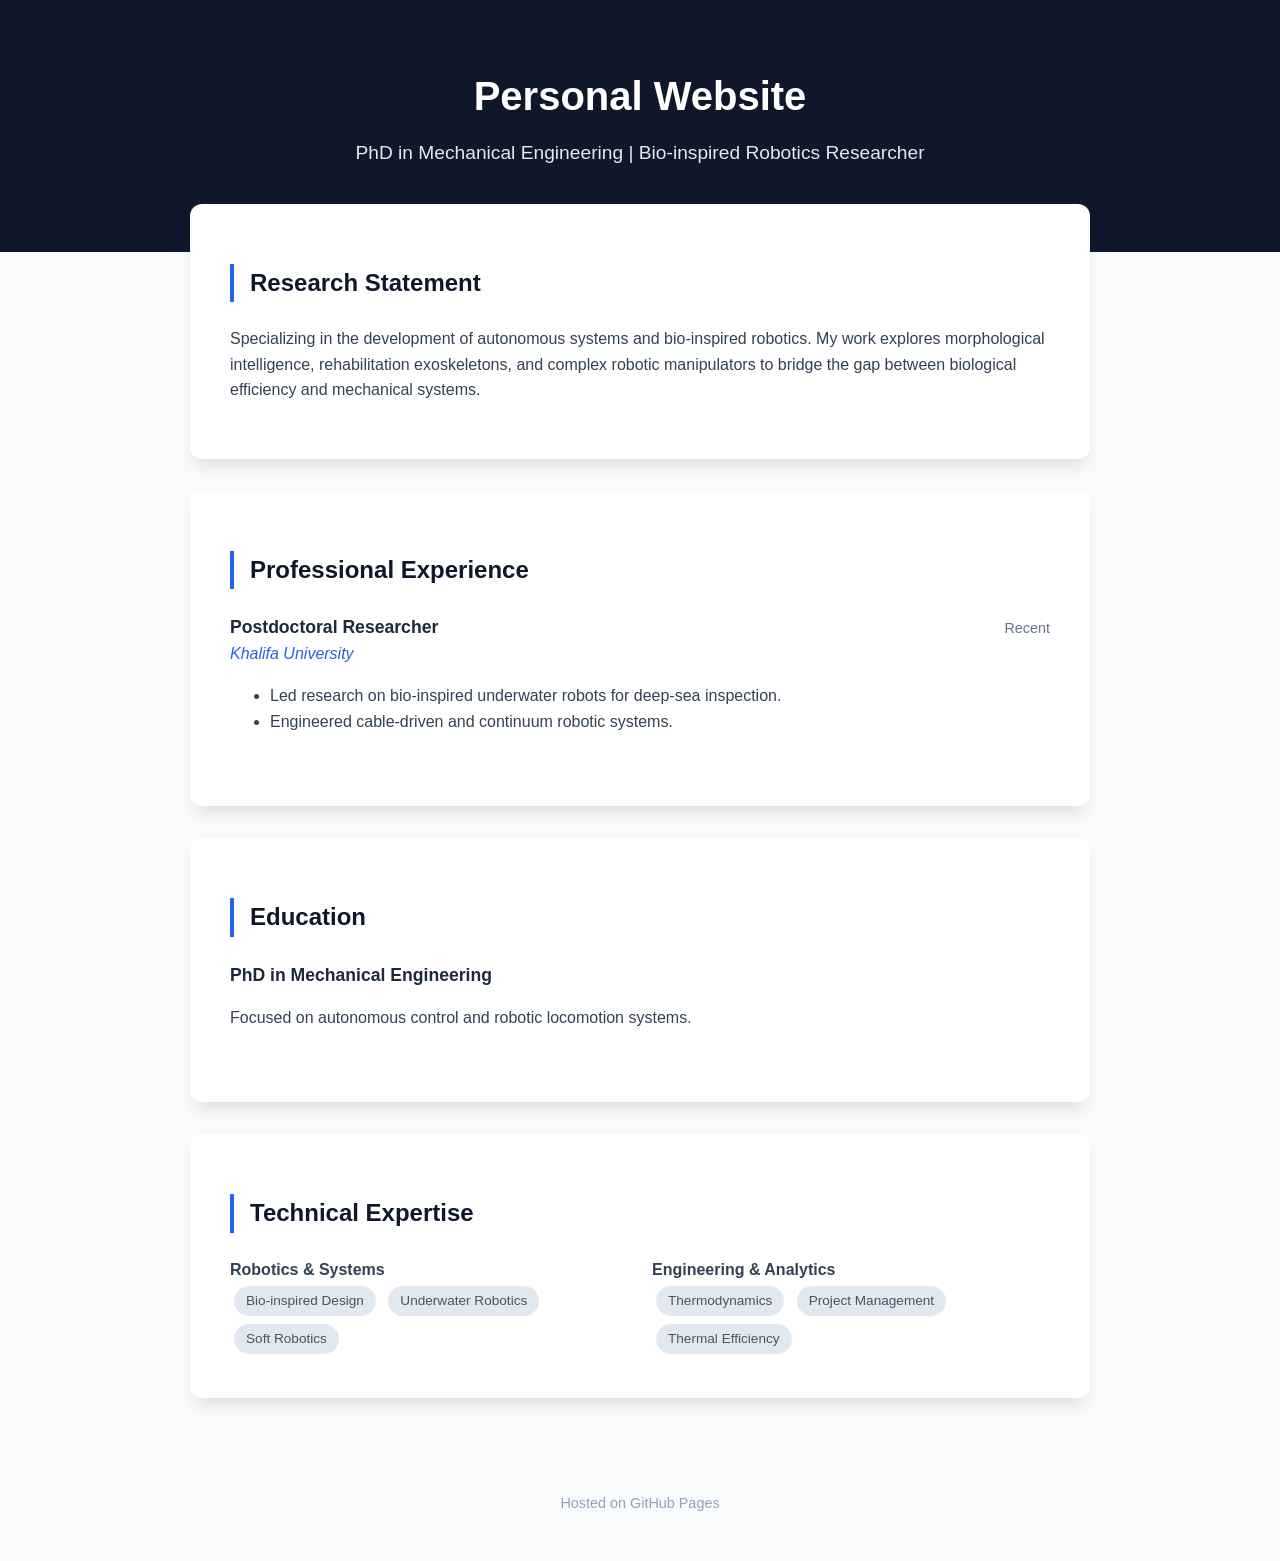
==== index.html @ 281460e2 "intial files included." ====
<!DOCTYPE html>
<html lang="en">
<head>
    <meta charset="UTF-8">
    <meta name="viewport" content="width=device-width, initial-scale=1.0">
    <title>Academic Portfolio | Research & Engineering</title>
    <style>
        :root {
            --primary: #2563eb;
            --dark: #1e293b;
            --light: #f8fafc;
            --text: #334155;
            --accent: #0f172a;
        }

        body {
            font-family: 'Inter', -apple-system, BlinkMacSystemFont, "Segoe UI", Roboto, sans-serif;
            line-height: 1.6;
            color: var(--text);
            background-color: var(--light);
            margin: 0;
            padding: 0;
        }

        .header {
            background-color: var(--accent);
            color: white;
            padding: 4rem 2rem;
            text-align: center;
        }

        .header h1 {
            margin: 0;
            font-size: 2.5rem;
            font-weight: 700;
        }

        .header p {
            font-size: 1.2rem;
            opacity: 0.9;
            margin-top: 10px;
        }

        .container {
            max-width: 900px;
            margin: -3rem auto 3rem;
            padding: 0 1.5rem;
        }

        .card {
            background: white;
            border-radius: 12px;
            padding: 2.5rem;
            box-shadow: 0 10px 15px -3px rgba(0, 0, 0, 0.1);
            margin-bottom: 2rem;
        }

        h2 {
            color: var(--accent);
            border-left: 4px solid var(--primary);
            padding-left: 1rem;
            margin-bottom: 1.5rem;
            font-size: 1.5rem;
        }

        .experience-item, .education-item {
            margin-bottom: 2rem;
        }

        .item-header {
            display: flex;
            justify-content: space-between;
            align-items: baseline;
            flex-wrap: wrap;
        }

        .item-title {
            font-weight: 700;
            color: var(--dark);
            font-size: 1.1rem;
        }

        .item-date {
            color: #64748b;
            font-size: 0.9rem;
        }

        .item-sub {
            color: var(--primary);
            font-style: italic;
            display: block;
            margin-bottom: 0.5rem;
        }

        .skills-grid {
            display: grid;
            grid-template-columns: repeat(auto-fit, minmax(250px, 1fr));
            gap: 1.5rem;
        }

        .skill-tag {
            display: inline-block;
            background: #e2e8f0;
            color: #475569;
            padding: 0.25rem 0.75rem;
            border-radius: 9999px;
            font-size: 0.85rem;
            margin: 0.25rem;
        }

        footer {
            text-align: center;
            padding: 2rem;
            color: #94a3b8;
            font-size: 0.9rem;
        }

        @media (max-width: 600px) {
            .header { padding: 3rem 1rem; }
            .header h1 { font-size: 2rem; }
            .item-header { flex-direction: column; }
        }
    </style>
</head>
<body>

<div class="header">
    <h1>Personal Website</h1>
    <p>PhD in Mechanical Engineering | Bio-inspired Robotics Researcher</p>
</div>

<div class="container">
    <div class="card">
        <h2>Research Statement</h2>
        <p>Specializing in the development of autonomous systems and bio-inspired robotics. My work explores morphological intelligence, rehabilitation exoskeletons, and complex robotic manipulators to bridge the gap between biological efficiency and mechanical systems.</p>
    </div>

    <div class="card">
        <h2>Professional Experience</h2>
        <div class="experience-item">
            <div class="item-header">
                <span class="item-title">Postdoctoral Researcher</span>
                <span class="item-date">Recent</span>
            </div>
            <span class="item-sub">Khalifa University</span>
            <ul>
                <li>Led research on bio-inspired underwater robots for deep-sea inspection.</li>
                <li>Engineered cable-driven and continuum robotic systems.</li>
            </ul>
        </div>
    </div>

    <div class="card">
        <h2>Education</h2>
        <div class="education-item">
            <div class="item-header">
                <span class="item-title">PhD in Mechanical Engineering</span>
            </div>
            <p>Focused on autonomous control and robotic locomotion systems.</p>
        </div>
    </div>

    <div class="card">
        <h2>Technical Expertise</h2>
        <div class="skills-grid">
            <div>
                <strong>Robotics & Systems</strong><br>
                <span class="skill-tag">Bio-inspired Design</span>
                <span class="skill-tag">Underwater Robotics</span>
                <span class="skill-tag">Soft Robotics</span>
            </div>
            <div>
                <strong>Engineering & Analytics</strong><br>
                <span class="skill-tag">Thermodynamics</span>
                <span class="skill-tag">Project Management</span>
                <span class="skill-tag">Thermal Efficiency</span>
            </div>
        </div>
    </div>
</div>

<footer>
    <p>Hosted on GitHub Pages</p>
</footer>

</body>
</html>
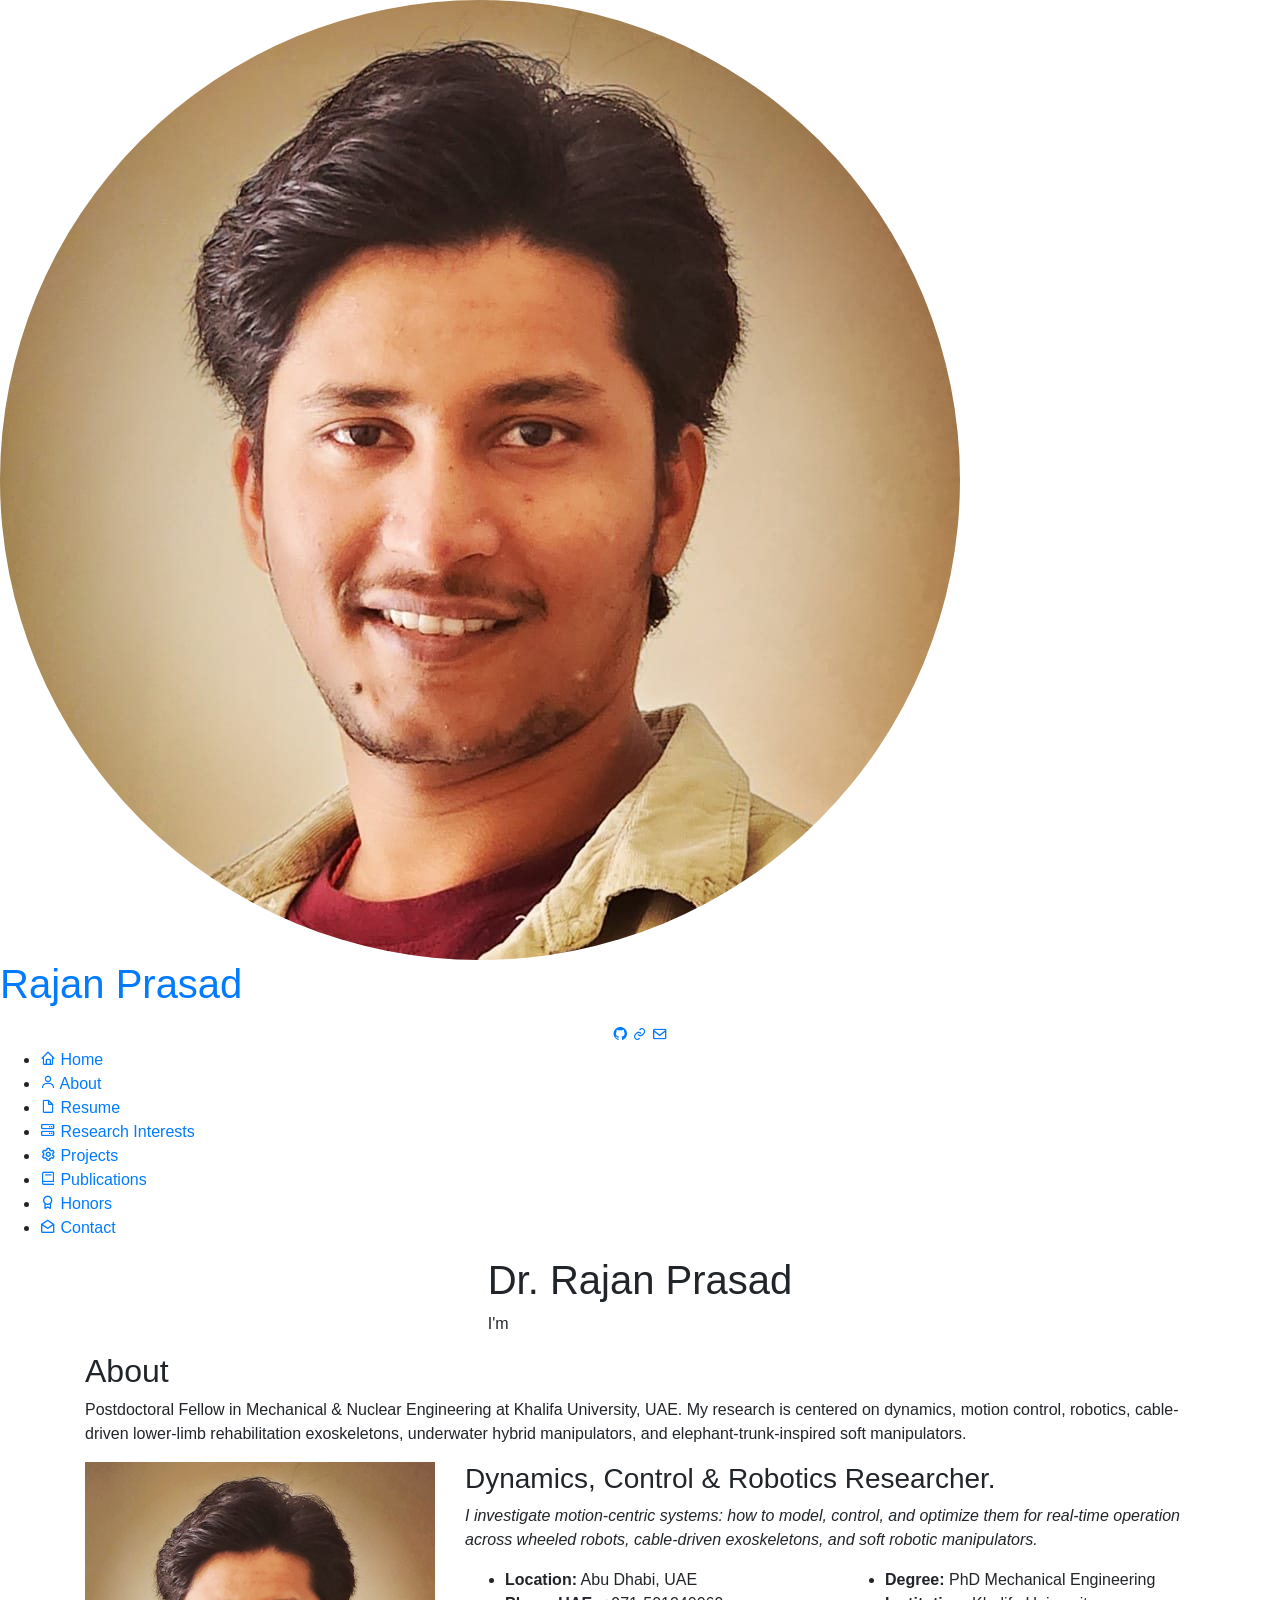
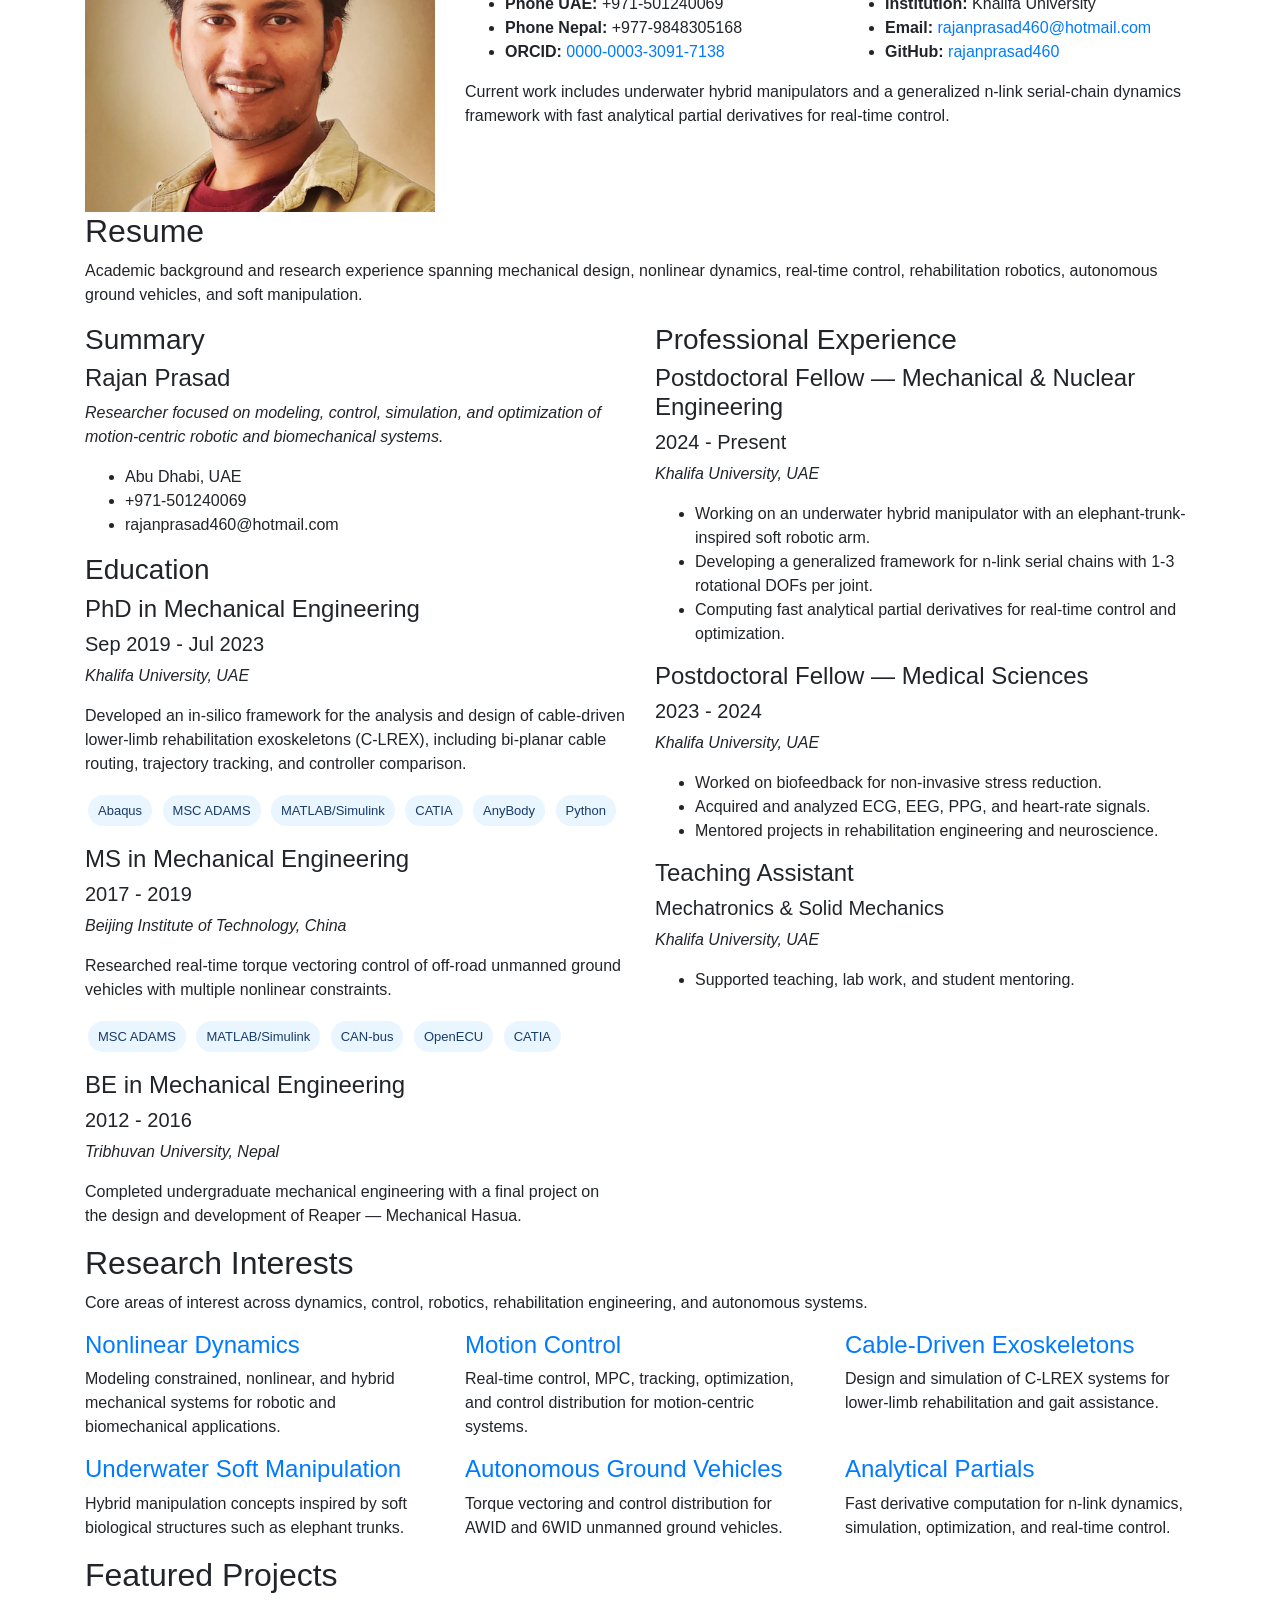
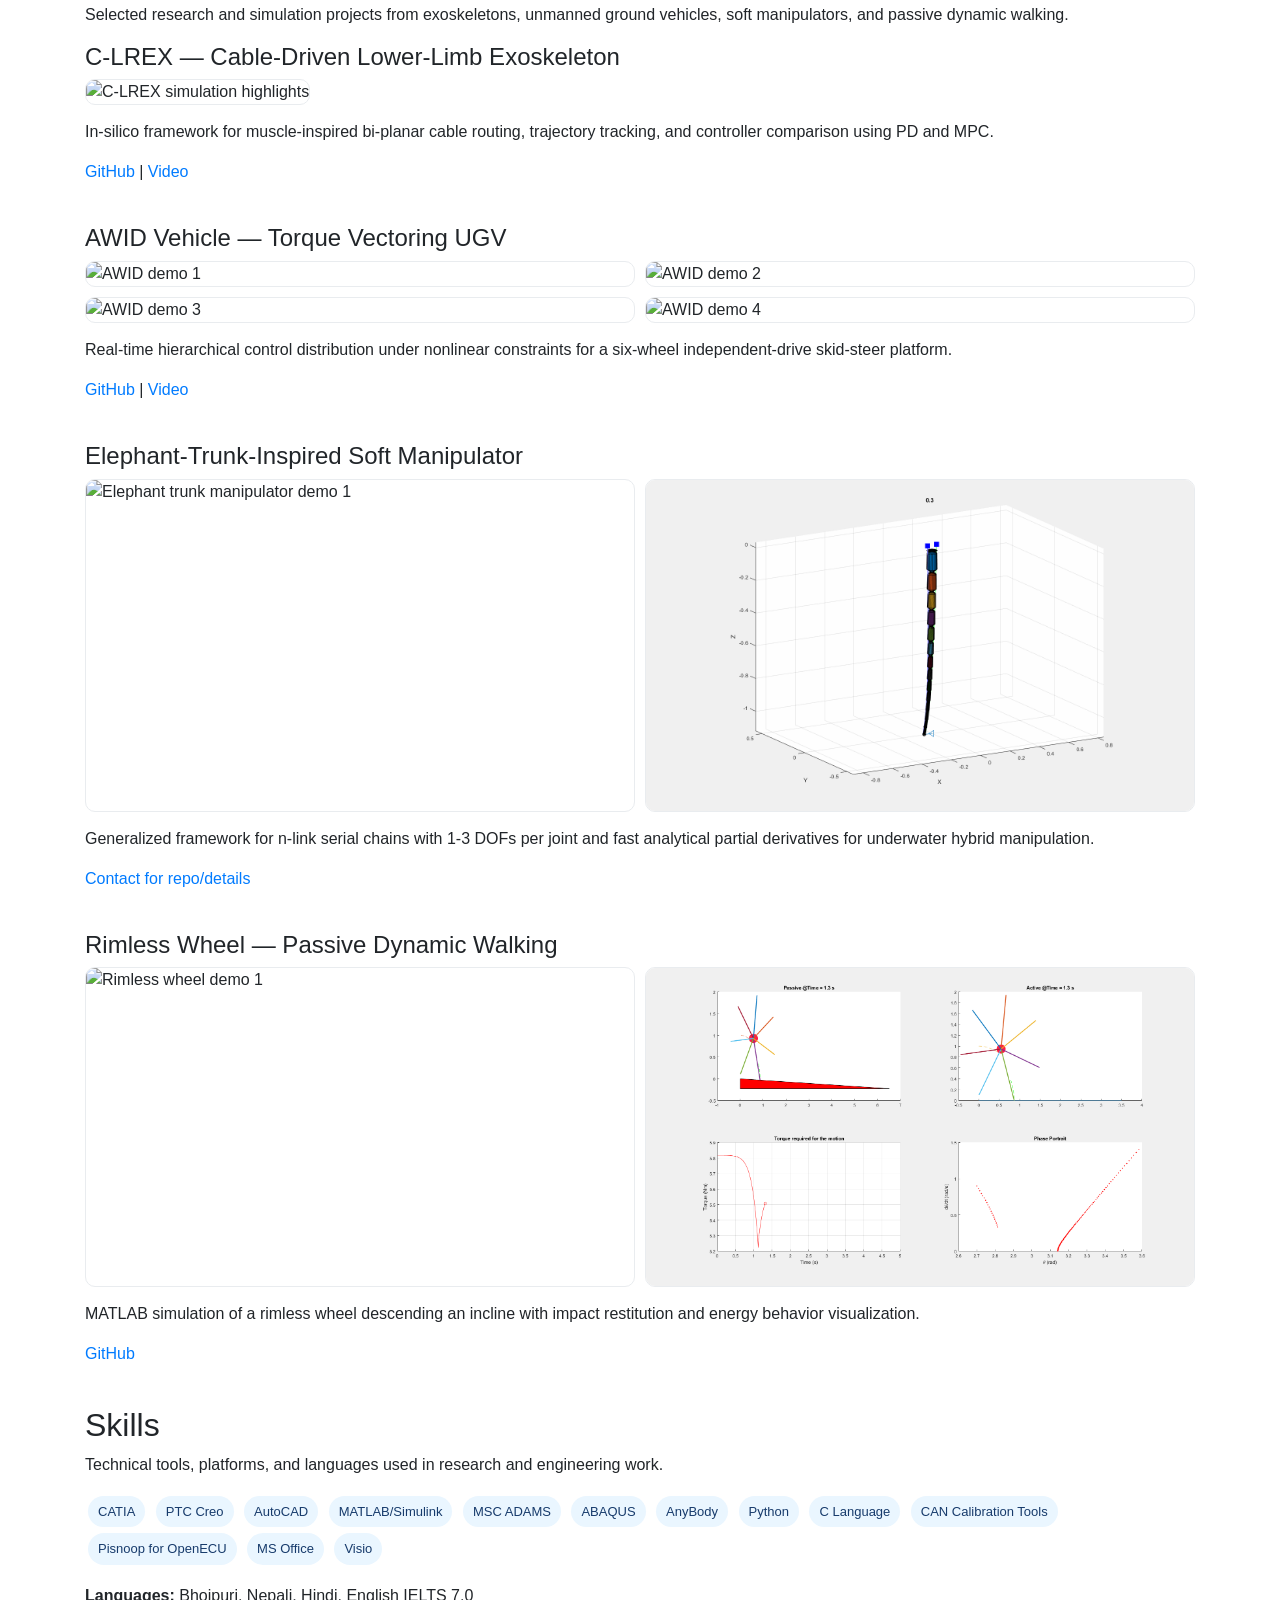
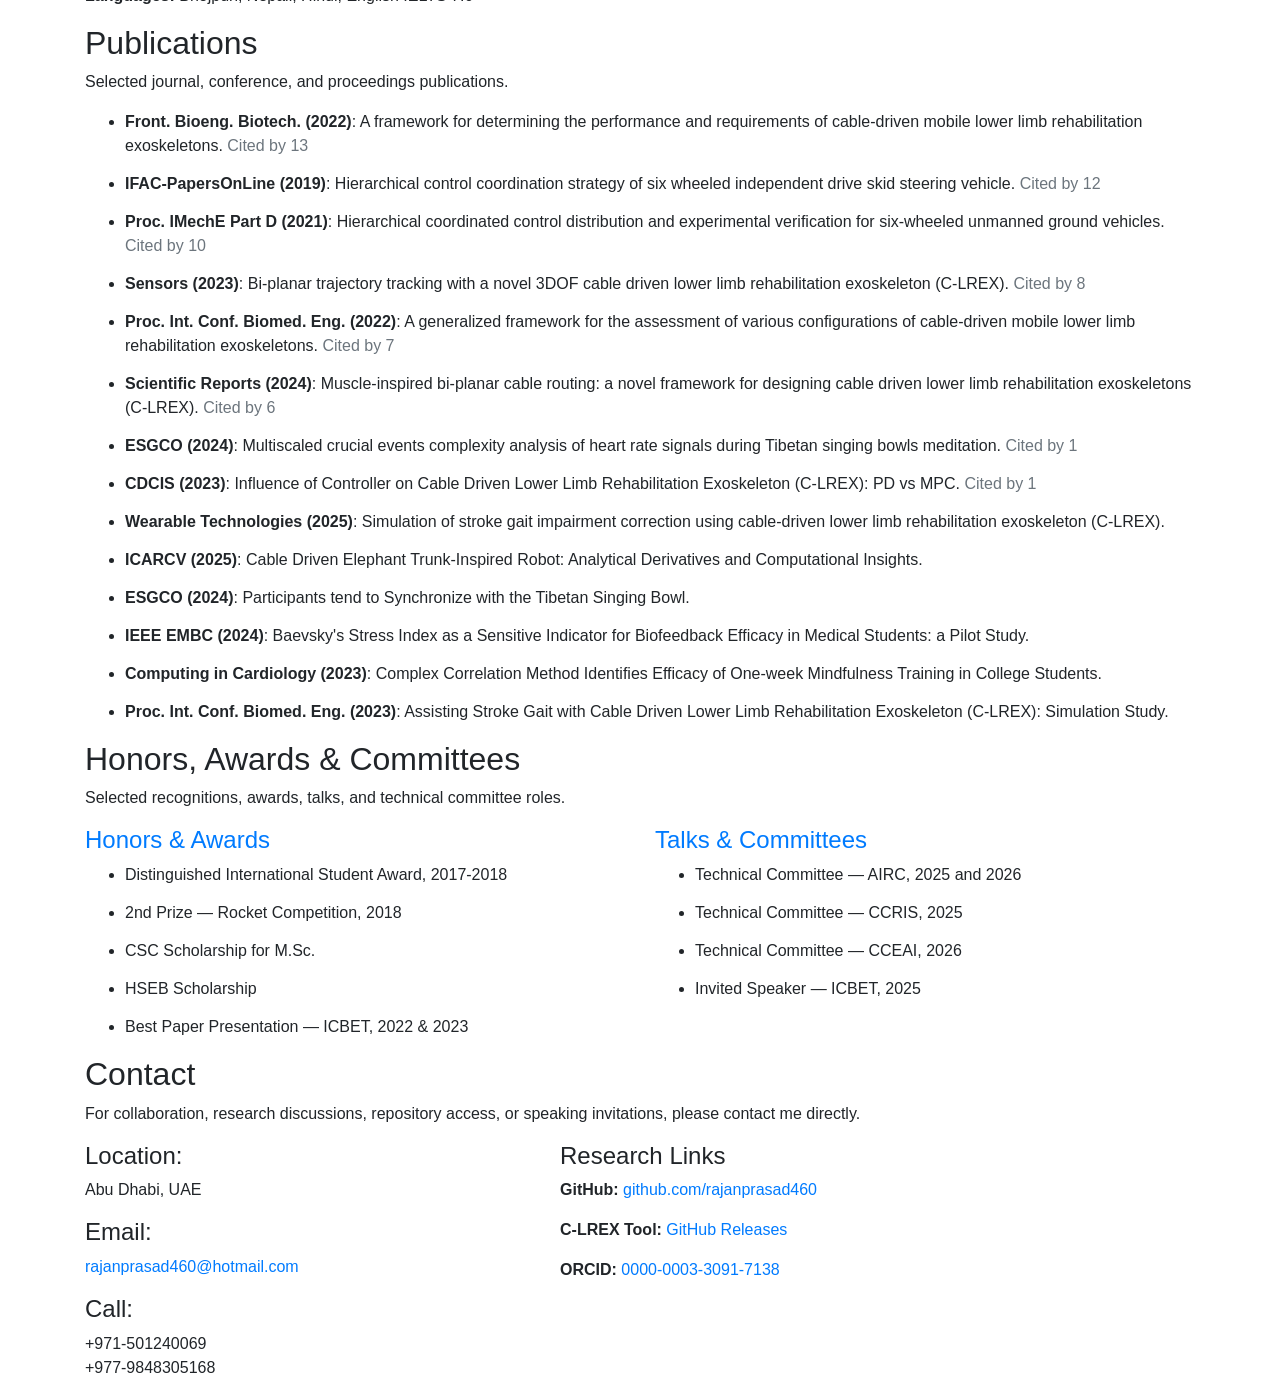
==== commit de9d11f5: "Look updated." ====
--- a/index.html
+++ b/index.html
@@ -1,187 +1,709 @@
 <!DOCTYPE html>
 <html lang="en">
-<head>
-    <meta charset="UTF-8">
-    <meta name="viewport" content="width=device-width, initial-scale=1.0">
-    <title>Academic Portfolio | Research & Engineering</title>
+  <head>
+    <meta charset="utf-8" />
+    <meta content="width=device-width, initial-scale=1.0" name="viewport" />
+
+    <title>Dr. Rajan Prasad</title>
+    <meta
+      content="Portfolio of Rajan Prasad — dynamics, control, robotics, exoskeletons, and soft manipulators."
+      name="description"
+    />
+    <meta
+      content="Rajan Prasad, dynamics, control, robotics, exoskeleton, soft manipulator, C-LREX, AWID, Khalifa University"
+      name="keywords"
+    />
+
+    <!-- Favicons -->
+    <link href="assets/img/favicon.ico" rel="icon" />
+    <link href="assets/img/apple-touch-icon.png" rel="apple-touch-icon" />
+
+    <!-- Google Fonts -->
+    <link
+      href="https://fonts.googleapis.com/css?family=Open+Sans:300,300i,400,400i,600,600i,700,700i|Raleway:300,300i,400,400i,500,500i,600,600i,700,700i|Poppins:300,300i,400,400i,500,500i,600,600i,700,700i"
+      rel="stylesheet"
+    />
+
+    <!-- Vendor CSS Files -->
+    <link
+      rel="stylesheet"
+      href="https://stackpath.bootstrapcdn.com/bootstrap/4.5.2/css/bootstrap.min.css"
+      integrity="sha384-JcKb8q3iqJ61gNV9KGb8thSsNjpSL0n8PARn9HuZOnIxN0hoP+VmmDGMN5t9UJ0Z"
+      crossorigin="anonymous"
+    />
+    <link
+      href="https://cdn.jsdelivr.net/npm/boxicons@2.0.5/css/boxicons.min.css"
+      rel="stylesheet"
+    />
+    <link href="assets/vendor/icofont/icofont.min.css" rel="stylesheet" />
+    <link href="assets/vendor/venobox/venobox.css" rel="stylesheet" />
+    <link
+      href="assets/vendor/owl.carousel/assets/owl.carousel.min.css"
+      rel="stylesheet"
+    />
+    <link href="assets/vendor/aos/aos.css" rel="stylesheet" />
+
+    <!-- Template Main CSS File -->
+    <link href="assets/css/style.css" rel="stylesheet" />
+
     <style>
-        :root {
-            --primary: #2563eb;
-            --dark: #1e293b;
-            --light: #f8fafc;
-            --text: #334155;
-            --accent: #0f172a;
+      .project-img {
+        width: 100%;
+        border-radius: 10px;
+        border: 1px solid #e9ecef;
+        background: #fff;
+        object-fit: contain;
+        margin-bottom: 15px;
+      }
+
+      .project-grid {
+        display: grid;
+        grid-template-columns: repeat(2, 1fr);
+        gap: 10px;
+        margin-bottom: 15px;
+      }
+
+      .project-grid img {
+        width: 100%;
+        border-radius: 10px;
+        border: 1px solid #e9ecef;
+        background: #fff;
+        object-fit: contain;
+      }
+
+      .badge-skill {
+        display: inline-block;
+        padding: 6px 10px;
+        margin: 3px;
+        border-radius: 20px;
+        background: #eaf6ff;
+        color: #173b6c;
+        font-size: 13px;
+      }
+
+      .publication-list li,
+      .award-list li {
+        margin-bottom: 14px;
+      }
+
+      @media (max-width: 576px) {
+        .project-grid {
+          grid-template-columns: 1fr;
         }
-
-        body {
-            font-family: 'Inter', -apple-system, BlinkMacSystemFont, "Segoe UI", Roboto, sans-serif;
-            line-height: 1.6;
-            color: var(--text);
-            background-color: var(--light);
-            margin: 0;
-            padding: 0;
-        }
-
-        .header {
-            background-color: var(--accent);
-            color: white;
-            padding: 4rem 2rem;
-            text-align: center;
-        }
-
-        .header h1 {
-            margin: 0;
-            font-size: 2.5rem;
-            font-weight: 700;
-        }
-
-        .header p {
-            font-size: 1.2rem;
-            opacity: 0.9;
-            margin-top: 10px;
-        }
-
-        .container {
-            max-width: 900px;
-            margin: -3rem auto 3rem;
-            padding: 0 1.5rem;
-        }
-
-        .card {
-            background: white;
-            border-radius: 12px;
-            padding: 2.5rem;
-            box-shadow: 0 10px 15px -3px rgba(0, 0, 0, 0.1);
-            margin-bottom: 2rem;
-        }
-
-        h2 {
-            color: var(--accent);
-            border-left: 4px solid var(--primary);
-            padding-left: 1rem;
-            margin-bottom: 1.5rem;
-            font-size: 1.5rem;
-        }
-
-        .experience-item, .education-item {
-            margin-bottom: 2rem;
-        }
-
-        .item-header {
-            display: flex;
-            justify-content: space-between;
-            align-items: baseline;
-            flex-wrap: wrap;
-        }
-
-        .item-title {
-            font-weight: 700;
-            color: var(--dark);
-            font-size: 1.1rem;
-        }
-
-        .item-date {
-            color: #64748b;
-            font-size: 0.9rem;
-        }
-
-        .item-sub {
-            color: var(--primary);
-            font-style: italic;
-            display: block;
-            margin-bottom: 0.5rem;
-        }
-
-        .skills-grid {
-            display: grid;
-            grid-template-columns: repeat(auto-fit, minmax(250px, 1fr));
-            gap: 1.5rem;
-        }
-
-        .skill-tag {
-            display: inline-block;
-            background: #e2e8f0;
-            color: #475569;
-            padding: 0.25rem 0.75rem;
-            border-radius: 9999px;
-            font-size: 0.85rem;
-            margin: 0.25rem;
-        }
-
-        footer {
-            text-align: center;
-            padding: 2rem;
-            color: #94a3b8;
-            font-size: 0.9rem;
-        }
-
-        @media (max-width: 600px) {
-            .header { padding: 3rem 1rem; }
-            .header h1 { font-size: 2rem; }
-            .item-header { flex-direction: column; }
-        }
+      }
     </style>
-</head>
-<body>
-
-<div class="header">
-    <h1>Personal Website</h1>
-    <p>PhD in Mechanical Engineering | Bio-inspired Robotics Researcher</p>
-</div>
-
-<div class="container">
-    <div class="card">
-        <h2>Research Statement</h2>
-        <p>Specializing in the development of autonomous systems and bio-inspired robotics. My work explores morphological intelligence, rehabilitation exoskeletons, and complex robotic manipulators to bridge the gap between biological efficiency and mechanical systems.</p>
-    </div>
-
-    <div class="card">
-        <h2>Professional Experience</h2>
-        <div class="experience-item">
-            <div class="item-header">
-                <span class="item-title">Postdoctoral Researcher</span>
-                <span class="item-date">Recent</span>
-            </div>
-            <span class="item-sub">Khalifa University</span>
-            <ul>
-                <li>Led research on bio-inspired underwater robots for deep-sea inspection.</li>
-                <li>Engineered cable-driven and continuum robotic systems.</li>
-            </ul>
-        </div>
-    </div>
-
-    <div class="card">
-        <h2>Education</h2>
-        <div class="education-item">
-            <div class="item-header">
-                <span class="item-title">PhD in Mechanical Engineering</span>
-            </div>
-            <p>Focused on autonomous control and robotic locomotion systems.</p>
-        </div>
-    </div>
-
-    <div class="card">
-        <h2>Technical Expertise</h2>
-        <div class="skills-grid">
-            <div>
-                <strong>Robotics & Systems</strong><br>
-                <span class="skill-tag">Bio-inspired Design</span>
-                <span class="skill-tag">Underwater Robotics</span>
-                <span class="skill-tag">Soft Robotics</span>
-            </div>
-            <div>
-                <strong>Engineering & Analytics</strong><br>
-                <span class="skill-tag">Thermodynamics</span>
-                <span class="skill-tag">Project Management</span>
-                <span class="skill-tag">Thermal Efficiency</span>
-            </div>
-        </div>
-    </div>
-</div>
-
-<footer>
-    <p>Hosted on GitHub Pages</p>
-</footer>
-
-</body>
-</html>+  </head>
+
+  <body>
+    <!-- ======= Mobile nav toggle button ======= -->
+    <button type="button" class="mobile-nav-toggle d-xl-none">
+      <i class="icofont-navigation-menu"></i>
+    </button>
+
+    <!-- ======= Header ======= -->
+    <header id="header">
+      <div class="d-flex flex-column">
+        <div class="profile">
+          <img
+            src="assets/me.jpg"
+            alt="Portrait of Rajan Prasad"
+            class="img-fluid rounded-circle"
+          />
+          <h1 class="text-light"><a href="index.html">Rajan Prasad</a></h1>
+          <div class="social-links mt-3 text-center">
+            <a
+              href="https://github.com/rajanprasad460"
+              class="github"
+              target="_blank"
+              rel="noopener"
+              ><i class="bx bxl-github"></i
+            ></a>
+            <a
+              href="https://orcid.org/0000-0003-3091-7138"
+              class="orcid"
+              target="_blank"
+              rel="noopener"
+              ><i class="bx bx-link"></i
+            ></a>
+            <a
+              href="mailto:rajanprasad460@hotmail.com"
+              class="email"
+              ><i class="bx bx-envelope"></i
+            ></a>
+          </div>
+        </div>
+
+        <nav class="nav-menu">
+          <ul>
+            <li class="active">
+              <a href="#hero"><i class="bx bx-home"></i> <span>Home</span></a>
+            </li>
+            <li>
+              <a href="#about"><i class="bx bx-user"></i> <span>About</span></a>
+            </li>
+            <li>
+              <a href="#resume"><i class="bx bx-file-blank"></i> <span>Resume</span></a>
+            </li>
+            <li>
+              <a href="#services"><i class="bx bx-server"></i> Research Interests</a>
+            </li>
+            <li>
+              <a href="#projects"><i class="bx bx-cog"></i> Projects</a>
+            </li>
+            <li>
+              <a href="#publications"><i class="bx bx-book"></i> Publications</a>
+            </li>
+            <li>
+              <a href="#awards"><i class="bx bx-award"></i> Honors</a>
+            </li>
+            <li>
+              <a href="#contact"><i class="bx bx-envelope-open"></i> Contact</a>
+            </li>
+          </ul>
+        </nav>
+      </div>
+    </header>
+    <!-- End Header -->
+
+    <!-- ======= Hero Section ======= -->
+    <section
+      id="hero"
+      class="d-flex flex-column justify-content-center align-items-center"
+    >
+      <div class="hero-container" data-aos="fade-in">
+        <h1>Dr. Rajan Prasad</h1>
+        <p>
+          I'm
+          <span
+            class="typed"
+            data-typed-items="Postdoctoral Fellow, Dynamics Researcher, Robotics Researcher, Motion Control Engineer, Exoskeleton Researcher, Soft Manipulator Researcher"
+          ></span>
+        </p>
+      </div>
+    </section>
+    <!-- End Hero -->
+
+    <main id="main">
+      <!-- ======= About Section ======= -->
+      <section id="about" class="about">
+        <div class="container">
+          <div class="section-title">
+            <h2>About</h2>
+            <p>
+              Postdoctoral Fellow in Mechanical &amp; Nuclear Engineering at
+              Khalifa University, UAE. My research is centered on dynamics,
+              motion control, robotics, cable-driven lower-limb rehabilitation
+              exoskeletons, underwater hybrid manipulators, and elephant-trunk-inspired soft manipulators.
+            </p>
+          </div>
+
+          <div class="row">
+            <div class="col-lg-4" data-aos="fade-right">
+              <img src="assets/me.jpg" class="img-fluid" alt="Rajan Prasad" />
+            </div>
+            <div class="col-lg-8 pt-4 pt-lg-0 content" data-aos="fade-left">
+              <h3>Dynamics, Control &amp; Robotics Researcher.</h3>
+              <p class="font-italic">
+                I investigate motion-centric systems: how to model, control,
+                and optimize them for real-time operation across wheeled robots,
+                cable-driven exoskeletons, and soft robotic manipulators.
+              </p>
+              <div class="row">
+                <div class="col-lg-6">
+                  <ul>
+                    <li>
+                      <i class="icofont-rounded-right"></i>
+                      <strong>Location:</strong> Abu Dhabi, UAE
+                    </li>
+                    <li>
+                      <i class="icofont-rounded-right"></i>
+                      <strong>Phone UAE:</strong> +971-501240069
+                    </li>
+                    <li>
+                      <i class="icofont-rounded-right"></i>
+                      <strong>Phone Nepal:</strong> +977-9848305168
+                    </li>
+                    <li>
+                      <i class="icofont-rounded-right"></i>
+                      <strong>ORCID:</strong>
+                      <a href="https://orcid.org/0000-0003-3091-7138" target="_blank" rel="noopener">0000-0003-3091-7138</a>
+                    </li>
+                  </ul>
+                </div>
+                <div class="col-lg-6">
+                  <ul>
+                    <li>
+                      <i class="icofont-rounded-right"></i>
+                      <strong>Degree:</strong> PhD Mechanical Engineering
+                    </li>
+                    <li>
+                      <i class="icofont-rounded-right"></i>
+                      <strong>Institution:</strong> Khalifa University
+                    </li>
+                    <li>
+                      <i class="icofont-rounded-right"></i>
+                      <strong>Email:</strong>
+                      <a href="mailto:rajanprasad460@hotmail.com">rajanprasad460@hotmail.com</a>
+                    </li>
+                    <li>
+                      <i class="icofont-rounded-right"></i>
+                      <strong>GitHub:</strong>
+                      <a href="https://github.com/rajanprasad460" target="_blank" rel="noopener">rajanprasad460</a>
+                    </li>
+                  </ul>
+                </div>
+              </div>
+              <p>
+                Current work includes underwater hybrid manipulators and a
+                generalized n-link serial-chain dynamics framework with fast
+                analytical partial derivatives for real-time control.
+              </p>
+            </div>
+          </div>
+        </div>
+      </section>
+      <!-- End About Section -->
+
+      <!-- ======= Resume Section ======= -->
+      <section id="resume" class="resume">
+        <div class="container">
+          <div class="section-title">
+            <h2>Resume</h2>
+            <p>
+              Academic background and research experience spanning mechanical
+              design, nonlinear dynamics, real-time control, rehabilitation
+              robotics, autonomous ground vehicles, and soft manipulation.
+            </p>
+          </div>
+
+          <div class="row">
+            <div class="col-lg-6" data-aos="fade-up">
+              <h3 class="resume-title">Summary</h3>
+              <div class="resume-item pb-0">
+                <h4>Rajan Prasad</h4>
+                <p>
+                  <em>
+                    Researcher focused on modeling, control, simulation, and
+                    optimization of motion-centric robotic and biomechanical
+                    systems.
+                  </em>
+                </p>
+                <ul>
+                  <li>Abu Dhabi, UAE</li>
+                  <li>+971-501240069</li>
+                  <li>rajanprasad460@hotmail.com</li>
+                </ul>
+              </div>
+
+              <h3 class="resume-title">Education</h3>
+              <div class="resume-item">
+                <h4>PhD in Mechanical Engineering</h4>
+                <h5>Sep 2019 - Jul 2023</h5>
+                <p><em>Khalifa University, UAE</em></p>
+                <p>
+                  Developed an in-silico framework for the analysis and design
+                  of cable-driven lower-limb rehabilitation exoskeletons
+                  (C-LREX), including bi-planar cable routing, trajectory
+                  tracking, and controller comparison.
+                </p>
+                <p>
+                  <span class="badge-skill">Abaqus</span>
+                  <span class="badge-skill">MSC ADAMS</span>
+                  <span class="badge-skill">MATLAB/Simulink</span>
+                  <span class="badge-skill">CATIA</span>
+                  <span class="badge-skill">AnyBody</span>
+                  <span class="badge-skill">Python</span>
+                </p>
+              </div>
+
+              <div class="resume-item">
+                <h4>MS in Mechanical Engineering</h4>
+                <h5>2017 - 2019</h5>
+                <p><em>Beijing Institute of Technology, China</em></p>
+                <p>
+                  Researched real-time torque vectoring control of off-road
+                  unmanned ground vehicles with multiple nonlinear constraints.
+                </p>
+                <p>
+                  <span class="badge-skill">MSC ADAMS</span>
+                  <span class="badge-skill">MATLAB/Simulink</span>
+                  <span class="badge-skill">CAN-bus</span>
+                  <span class="badge-skill">OpenECU</span>
+                  <span class="badge-skill">CATIA</span>
+                </p>
+              </div>
+
+              <div class="resume-item">
+                <h4>BE in Mechanical Engineering</h4>
+                <h5>2012 - 2016</h5>
+                <p><em>Tribhuvan University, Nepal</em></p>
+                <p>
+                  Completed undergraduate mechanical engineering with a final
+                  project on the design and development of Reaper — Mechanical Hasua.
+                </p>
+              </div>
+            </div>
+
+            <div class="col-lg-6" data-aos="fade-up" data-aos-delay="100">
+              <h3 class="resume-title">Professional Experience</h3>
+              <div class="resume-item">
+                <h4>Postdoctoral Fellow — Mechanical &amp; Nuclear Engineering</h4>
+                <h5>2024 - Present</h5>
+                <p><em>Khalifa University, UAE</em></p>
+                <ul>
+                  <li>
+                    Working on an underwater hybrid manipulator with an
+                    elephant-trunk-inspired soft robotic arm.
+                  </li>
+                  <li>
+                    Developing a generalized framework for n-link serial chains
+                    with 1-3 rotational DOFs per joint.
+                  </li>
+                  <li>
+                    Computing fast analytical partial derivatives for real-time
+                    control and optimization.
+                  </li>
+                </ul>
+              </div>
+
+              <div class="resume-item">
+                <h4>Postdoctoral Fellow — Medical Sciences</h4>
+                <h5>2023 - 2024</h5>
+                <p><em>Khalifa University, UAE</em></p>
+                <ul>
+                  <li>
+                    Worked on biofeedback for non-invasive stress reduction.
+                  </li>
+                  <li>
+                    Acquired and analyzed ECG, EEG, PPG, and heart-rate signals.
+                  </li>
+                  <li>
+                    Mentored projects in rehabilitation engineering and neuroscience.
+                  </li>
+                </ul>
+              </div>
+
+              <div class="resume-item">
+                <h4>Teaching Assistant</h4>
+                <h5>Mechatronics &amp; Solid Mechanics</h5>
+                <p><em>Khalifa University, UAE</em></p>
+                <ul>
+                  <li>Supported teaching, lab work, and student mentoring.</li>
+                </ul>
+              </div>
+            </div>
+          </div>
+        </div>
+      </section>
+      <!-- End Resume Section -->
+
+      <!-- ======= Services Section ======= -->
+      <section id="services" class="services">
+        <div class="container">
+          <div class="section-title">
+            <h2>Research Interests</h2>
+            <p>
+              Core areas of interest across dynamics, control, robotics,
+              rehabilitation engineering, and autonomous systems.
+            </p>
+          </div>
+
+          <div class="row">
+            <div class="col-lg-4 col-md-6 icon-box" data-aos="fade-up">
+              <div class="icon"><i class="icofont-robot"></i></div>
+              <h4 class="title"><a href="">Nonlinear Dynamics</a></h4>
+              <p class="description">
+                Modeling constrained, nonlinear, and hybrid mechanical systems
+                for robotic and biomechanical applications.
+              </p>
+            </div>
+            <div class="col-lg-4 col-md-6 icon-box" data-aos="fade-up" data-aos-delay="100">
+              <div class="icon"><i class="icofont-dashboard"></i></div>
+              <h4 class="title"><a href="">Motion Control</a></h4>
+              <p class="description">
+                Real-time control, MPC, tracking, optimization, and control
+                distribution for motion-centric systems.
+              </p>
+            </div>
+            <div class="col-lg-4 col-md-6 icon-box" data-aos="fade-up" data-aos-delay="200">
+              <div class="icon"><i class="icofont-wheelchair"></i></div>
+              <h4 class="title"><a href="">Cable-Driven Exoskeletons</a></h4>
+              <p class="description">
+                Design and simulation of C-LREX systems for lower-limb
+                rehabilitation and gait assistance.
+              </p>
+            </div>
+            <div class="col-lg-4 col-md-6 icon-box" data-aos="fade-up" data-aos-delay="300">
+              <div class="icon"><i class="icofont-water-drop"></i></div>
+              <h4 class="title"><a href="">Underwater Soft Manipulation</a></h4>
+              <p class="description">
+                Hybrid manipulation concepts inspired by soft biological
+                structures such as elephant trunks.
+              </p>
+            </div>
+            <div class="col-lg-4 col-md-6 icon-box" data-aos="fade-up" data-aos-delay="400">
+              <div class="icon"><i class="icofont-car-alt-3"></i></div>
+              <h4 class="title"><a href="">Autonomous Ground Vehicles</a></h4>
+              <p class="description">
+                Torque vectoring and control distribution for AWID and 6WID
+                unmanned ground vehicles.
+              </p>
+            </div>
+            <div class="col-lg-4 col-md-6 icon-box" data-aos="fade-up" data-aos-delay="500">
+              <div class="icon"><i class="icofont-chart-flow"></i></div>
+              <h4 class="title"><a href="">Analytical Partials</a></h4>
+              <p class="description">
+                Fast derivative computation for n-link dynamics, simulation,
+                optimization, and real-time control.
+              </p>
+            </div>
+          </div>
+        </div>
+      </section>
+      <!-- End Services Section -->
+
+      <!-- ======= Projects Section ======= -->
+      <section id="projects" class="portfolio section-bg">
+        <div class="container">
+          <div class="section-title">
+            <h2>Featured Projects</h2>
+            <p>
+              Selected research and simulation projects from exoskeletons,
+              unmanned ground vehicles, soft manipulators, and passive dynamic walking.
+            </p>
+          </div>
+
+          <div class="row">
+            <div class="col-lg-12 mb-4" data-aos="fade-up">
+              <h4>C-LREX — Cable-Driven Lower-Limb Exoskeleton</h4>
+              <img src="assets/projects/c-lrex/1.gif" class="project-img" alt="C-LREX simulation highlights" />
+              <p>
+                In-silico framework for muscle-inspired bi-planar cable routing,
+                trajectory tracking, and controller comparison using PD and MPC.
+              </p>
+              <p>
+                <a href="https://github.com/rajanprasad460/C-LREX-Tool" target="_blank" rel="noopener">GitHub</a>
+                |
+                <a href="https://www.youtube.com/watch?v=mZxa3f_iGNA" target="_blank" rel="noopener">Video</a>
+              </p>
+            </div>
+
+            <div class="col-lg-12 mb-4" data-aos="fade-up">
+              <h4>AWID Vehicle — Torque Vectoring UGV</h4>
+              <div class="project-grid">
+                <img src="assets/projects/awid/1.gif" alt="AWID demo 1" />
+                <img src="assets/projects/awid/2.gif" alt="AWID demo 2" />
+                <img src="assets/projects/awid/3.gif" alt="AWID demo 3" />
+                <img src="assets/projects/awid/4.gif" alt="AWID demo 4" />
+              </div>
+              <p>
+                Real-time hierarchical control distribution under nonlinear
+                constraints for a six-wheel independent-drive skid-steer platform.
+              </p>
+              <p>
+                <a href="https://github.com/rajanprasad460/AWID-Vehicle" target="_blank" rel="noopener">GitHub</a>
+                |
+                <a href="https://www.youtube.com/watch?v=47w8Ac2L7tg" target="_blank" rel="noopener">Video</a>
+              </p>
+            </div>
+
+            <div class="col-lg-12 mb-4" data-aos="fade-up">
+              <h4>Elephant-Trunk-Inspired Soft Manipulator</h4>
+              <div class="project-grid">
+                <img src="assets/projects/elephant-trunk/1.gif" alt="Elephant trunk manipulator demo 1" />
+                <img src="assets/projects/elephant-trunk/2.gif" alt="Elephant trunk manipulator demo 2" />
+              </div>
+              <p>
+                Generalized framework for n-link serial chains with 1-3 DOFs per
+                joint and fast analytical partial derivatives for underwater
+                hybrid manipulation.
+              </p>
+              <p><a href="mailto:rajanprasad460@hotmail.com">Contact for repo/details</a></p>
+            </div>
+
+            <div class="col-lg-12 mb-4" data-aos="fade-up">
+              <h4>Rimless Wheel — Passive Dynamic Walking</h4>
+              <div class="project-grid">
+                <img src="assets/projects/rimless-wheel/1.gif" alt="Rimless wheel demo 1" />
+                <img src="assets/projects/rimless-wheel/2.gif" alt="Rimless wheel demo 2" />
+              </div>
+              <p>
+                MATLAB simulation of a rimless wheel descending an incline with
+                impact restitution and energy behavior visualization.
+              </p>
+              <p>
+                <a href="https://github.com/rajanprasad460/RimLessWheel" target="_blank" rel="noopener">GitHub</a>
+              </p>
+            </div>
+          </div>
+        </div>
+      </section>
+      <!-- End Projects Section -->
+
+      <!-- ======= Skills Section ======= -->
+      <section id="skills" class="skills">
+        <div class="container">
+          <div class="section-title">
+            <h2>Skills</h2>
+            <p>Technical tools, platforms, and languages used in research and engineering work.</p>
+          </div>
+          <p>
+            <span class="badge-skill">CATIA</span>
+            <span class="badge-skill">PTC Creo</span>
+            <span class="badge-skill">AutoCAD</span>
+            <span class="badge-skill">MATLAB/Simulink</span>
+            <span class="badge-skill">MSC ADAMS</span>
+            <span class="badge-skill">ABAQUS</span>
+            <span class="badge-skill">AnyBody</span>
+            <span class="badge-skill">Python</span>
+            <span class="badge-skill">C Language</span>
+            <span class="badge-skill">CAN Calibration Tools</span>
+            <span class="badge-skill">Pisnoop for OpenECU</span>
+            <span class="badge-skill">MS Office</span>
+            <span class="badge-skill">Visio</span>
+          </p>
+          <p>
+            <strong>Languages:</strong> Bhojpuri, Nepali, Hindi, English IELTS 7.0
+          </p>
+        </div>
+      </section>
+      <!-- End Skills Section -->
+
+      <!-- ======= Publications Section ======= -->
+      <section id="publications" class="resume section-bg">
+        <div class="container">
+          <div class="section-title">
+            <h2>Publications</h2>
+            <p>Selected journal, conference, and proceedings publications.</p>
+          </div>
+          <ul class="publication-list">
+            <li><strong>Front. Bioeng. Biotech. (2022)</strong>: A framework for determining the performance and requirements of cable-driven mobile lower limb rehabilitation exoskeletons. <span class="text-muted">Cited by 13</span></li>
+            <li><strong>IFAC-PapersOnLine (2019)</strong>: Hierarchical control coordination strategy of six wheeled independent drive skid steering vehicle. <span class="text-muted">Cited by 12</span></li>
+            <li><strong>Proc. IMechE Part D (2021)</strong>: Hierarchical coordinated control distribution and experimental verification for six-wheeled unmanned ground vehicles. <span class="text-muted">Cited by 10</span></li>
+            <li><strong>Sensors (2023)</strong>: Bi-planar trajectory tracking with a novel 3DOF cable driven lower limb rehabilitation exoskeleton (C-LREX). <span class="text-muted">Cited by 8</span></li>
+            <li><strong>Proc. Int. Conf. Biomed. Eng. (2022)</strong>: A generalized framework for the assessment of various configurations of cable-driven mobile lower limb rehabilitation exoskeletons. <span class="text-muted">Cited by 7</span></li>
+            <li><strong>Scientific Reports (2024)</strong>: Muscle-inspired bi-planar cable routing: a novel framework for designing cable driven lower limb rehabilitation exoskeletons (C-LREX). <span class="text-muted">Cited by 6</span></li>
+            <li><strong>ESGCO (2024)</strong>: Multiscaled crucial events complexity analysis of heart rate signals during Tibetan singing bowls meditation. <span class="text-muted">Cited by 1</span></li>
+            <li><strong>CDCIS (2023)</strong>: Influence of Controller on Cable Driven Lower Limb Rehabilitation Exoskeleton (C-LREX): PD vs MPC. <span class="text-muted">Cited by 1</span></li>
+            <li><strong>Wearable Technologies (2025)</strong>: Simulation of stroke gait impairment correction using cable-driven lower limb rehabilitation exoskeleton (C-LREX).</li>
+            <li><strong>ICARCV (2025)</strong>: Cable Driven Elephant Trunk-Inspired Robot: Analytical Derivatives and Computational Insights.</li>
+            <li><strong>ESGCO (2024)</strong>: Participants tend to Synchronize with the Tibetan Singing Bowl.</li>
+            <li><strong>IEEE EMBC (2024)</strong>: Baevsky's Stress Index as a Sensitive Indicator for Biofeedback Efficacy in Medical Students: a Pilot Study.</li>
+            <li><strong>Computing in Cardiology (2023)</strong>: Complex Correlation Method Identifies Efficacy of One-week Mindfulness Training in College Students.</li>
+            <li><strong>Proc. Int. Conf. Biomed. Eng. (2023)</strong>: Assisting Stroke Gait with Cable Driven Lower Limb Rehabilitation Exoskeleton (C-LREX): Simulation Study.</li>
+          </ul>
+        </div>
+      </section>
+      <!-- End Publications Section -->
+
+      <!-- ======= Awards Section ======= -->
+      <section id="awards" class="services">
+        <div class="container">
+          <div class="section-title">
+            <h2>Honors, Awards &amp; Committees</h2>
+            <p>Selected recognitions, awards, talks, and technical committee roles.</p>
+          </div>
+          <div class="row">
+            <div class="col-lg-6 icon-box" data-aos="fade-up">
+              <div class="icon"><i class="icofont-award"></i></div>
+              <h4 class="title"><a href="">Honors &amp; Awards</a></h4>
+              <ul class="award-list">
+                <li>Distinguished International Student Award, 2017-2018</li>
+                <li>2nd Prize — Rocket Competition, 2018</li>
+                <li>CSC Scholarship for M.Sc.</li>
+                <li>HSEB Scholarship</li>
+                <li>Best Paper Presentation — ICBET, 2022 &amp; 2023</li>
+              </ul>
+            </div>
+            <div class="col-lg-6 icon-box" data-aos="fade-up" data-aos-delay="100">
+              <div class="icon"><i class="icofont-users"></i></div>
+              <h4 class="title"><a href="">Talks &amp; Committees</a></h4>
+              <ul class="award-list">
+                <li>Technical Committee — AIRC, 2025 and 2026</li>
+                <li>Technical Committee — CCRIS, 2025</li>
+                <li>Technical Committee — CCEAI, 2026</li>
+                <li>Invited Speaker — ICBET, 2025</li>
+              </ul>
+            </div>
+          </div>
+        </div>
+      </section>
+      <!-- End Awards Section -->
+
+      <!-- ======= Contact Section ======= -->
+      <section id="contact" class="contact section-bg">
+        <div class="container">
+          <div class="section-title">
+            <h2>Contact</h2>
+            <p>
+              For collaboration, research discussions, repository access, or
+              speaking invitations, please contact me directly.
+            </p>
+          </div>
+
+          <div class="row" data-aos="fade-in">
+            <div class="col-lg-5 d-flex align-items-stretch">
+              <div class="info">
+                <div class="address">
+                  <i class="icofont-google-map"></i>
+                  <h4>Location:</h4>
+                  <p>Abu Dhabi, UAE</p>
+                </div>
+
+                <div class="email">
+                  <i class="icofont-envelope"></i>
+                  <h4>Email:</h4>
+                  <p><a href="mailto:rajanprasad460@hotmail.com">rajanprasad460@hotmail.com</a></p>
+                </div>
+
+                <div class="phone">
+                  <i class="icofont-phone"></i>
+                  <h4>Call:</h4>
+                  <p>+971-501240069<br />+977-9848305168</p>
+                </div>
+              </div>
+            </div>
+
+            <div class="col-lg-7 mt-5 mt-lg-0 d-flex align-items-stretch">
+              <div class="info w-100">
+                <h4>Research Links</h4>
+                <p>
+                  <strong>GitHub:</strong>
+                  <a href="https://github.com/rajanprasad460" target="_blank" rel="noopener">github.com/rajanprasad460</a>
+                </p>
+                <p>
+                  <strong>C-LREX Tool:</strong>
+                  <a href="https://github.com/rajanprasad460/C-LREX-Tool/releases" target="_blank" rel="noopener">GitHub Releases</a>
+                </p>
+                <p>
+                  <strong>ORCID:</strong>
+                  <a href="https://orcid.org/0000-0003-3091-7138" target="_blank" rel="noopener">0000-0003-3091-7138</a>
+                </p>
+              </div>
+            </div>
+          </div>
+        </div>
+      </section>
+      <!-- End Contact Section -->
+    </main>
+    <!-- End #main -->
+
+    <a href="#" class="back-to-top"><i class="icofont-simple-up"></i></a>
+
+    <!-- Vendor JS Files -->
+    <script src="assets/vendor/jquery/jquery.min.js"></script>
+    <script src="assets/vendor/bootstrap/js/bootstrap.bundle.min.js"></script>
+    <script src="assets/vendor/jquery.easing/jquery.easing.min.js"></script>
+    <script src="assets/vendor/php-email-form/validate.js"></script>
+    <script src="assets/vendor/waypoints/jquery.waypoints.min.js"></script>
+    <script src="assets/vendor/counterup/counterup.min.js"></script>
+    <script src="assets/vendor/isotope-layout/isotope.pkgd.min.js"></script>
+    <script src="assets/vendor/venobox/venobox.min.js"></script>
+    <script src="assets/vendor/owl.carousel/owl.carousel.min.js"></script>
+    <script src="assets/vendor/typed.js/typed.min.js"></script>
+    <script src="assets/vendor/aos/aos.js"></script>
+
+    <!-- Template Main JS File -->
+    <script src="assets/js/main.js"></script>
+  </body>
+</html>
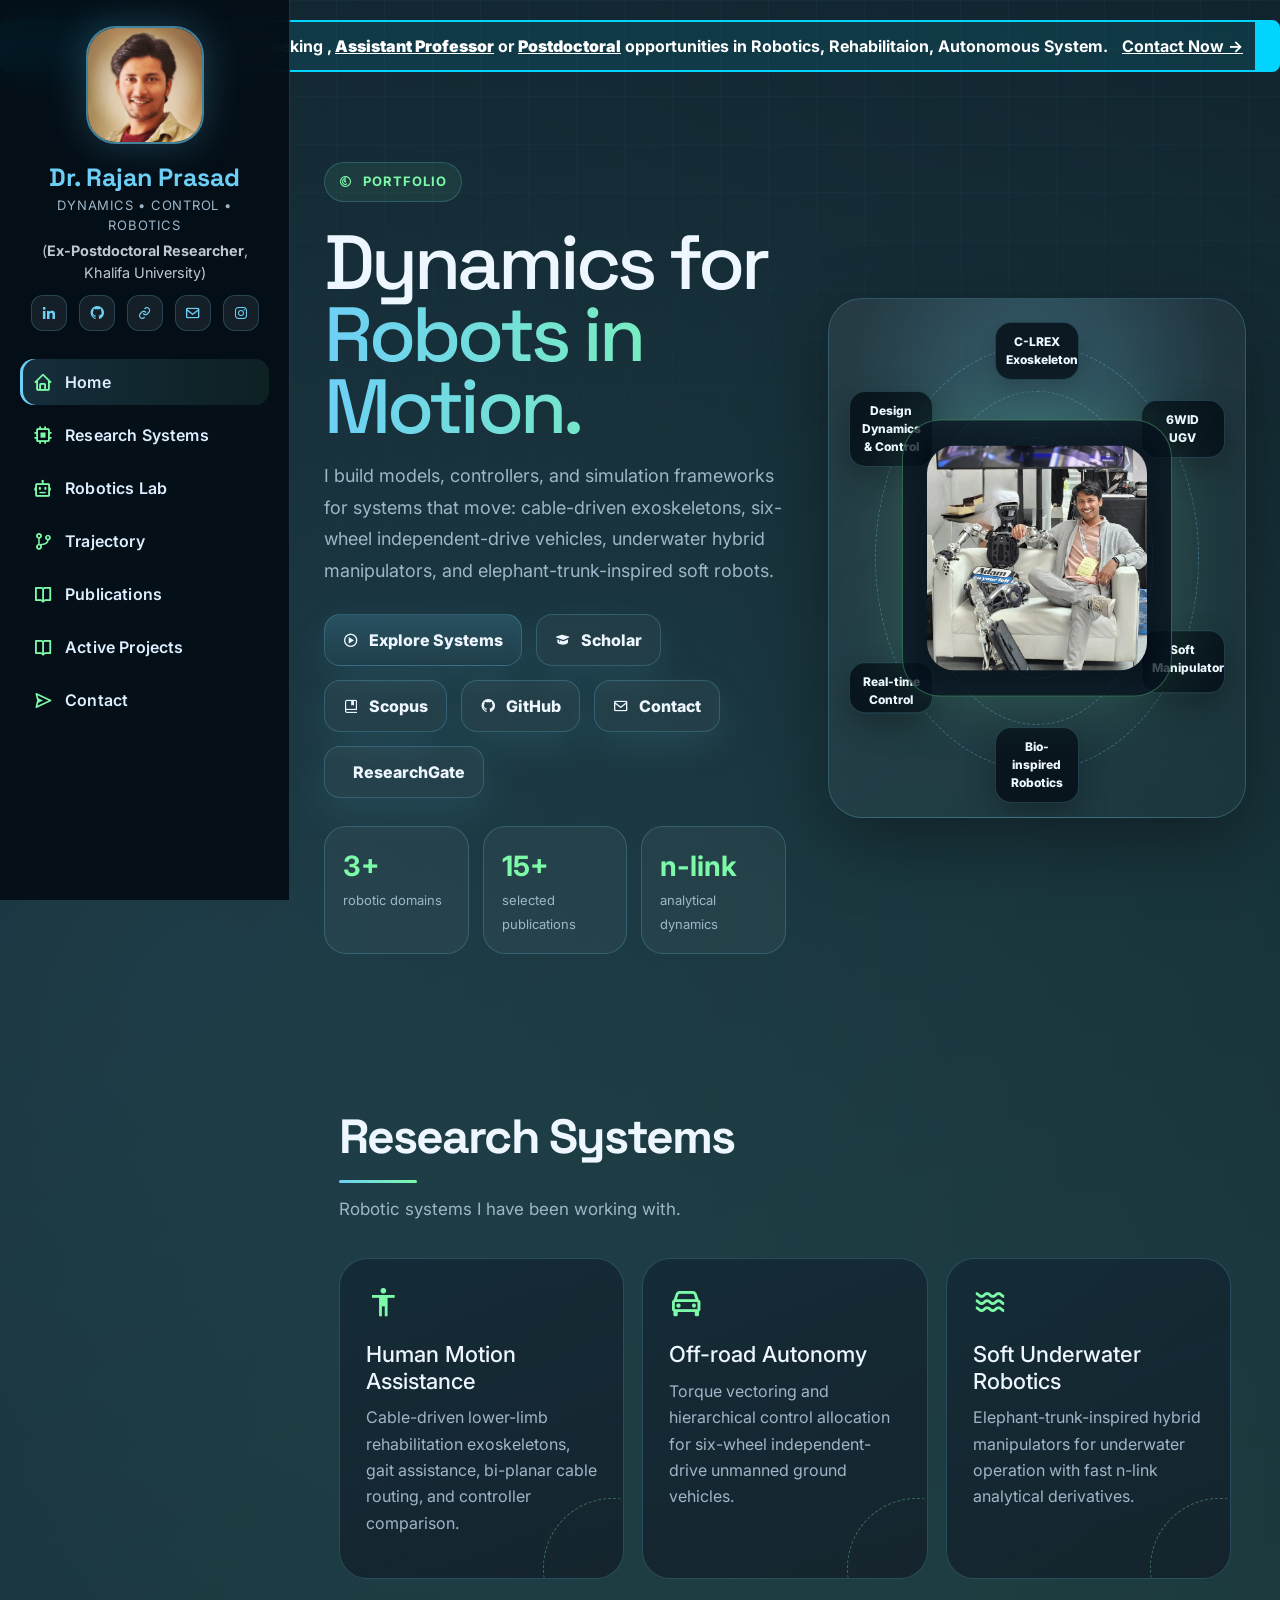
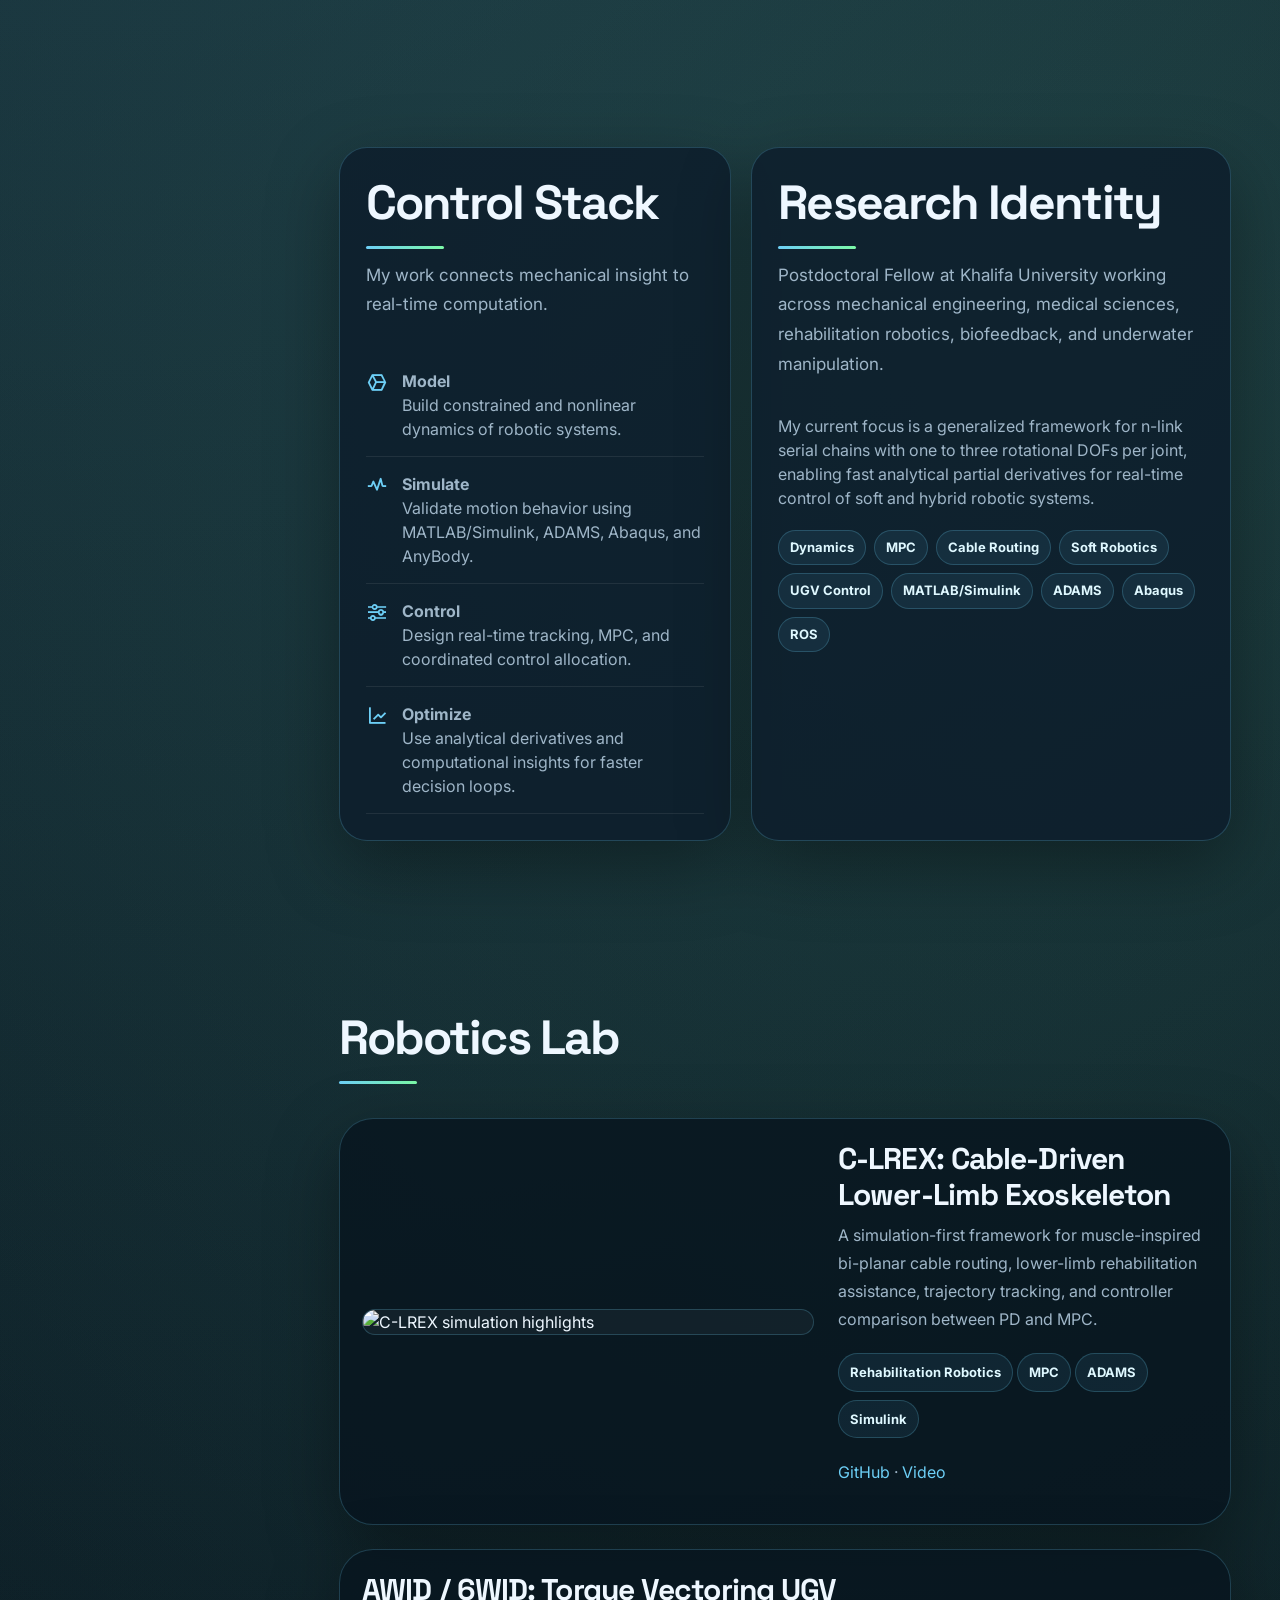
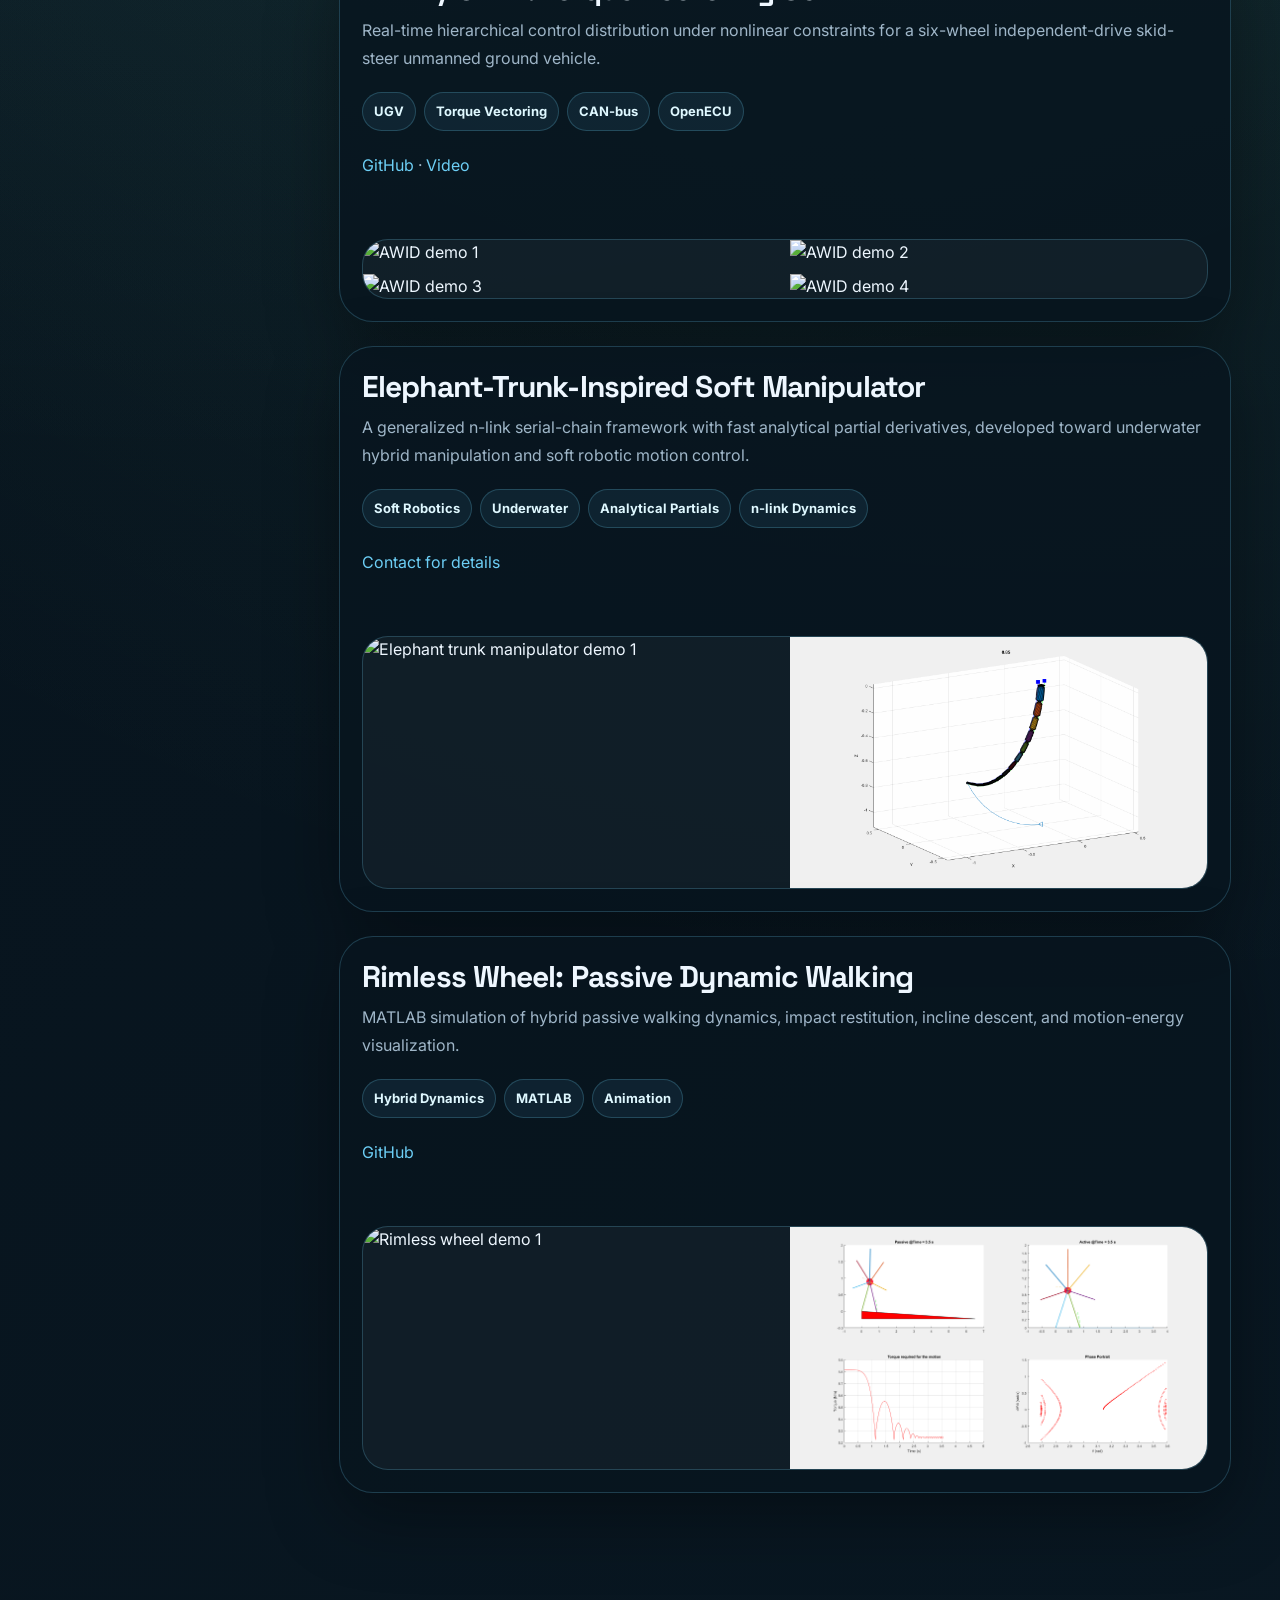
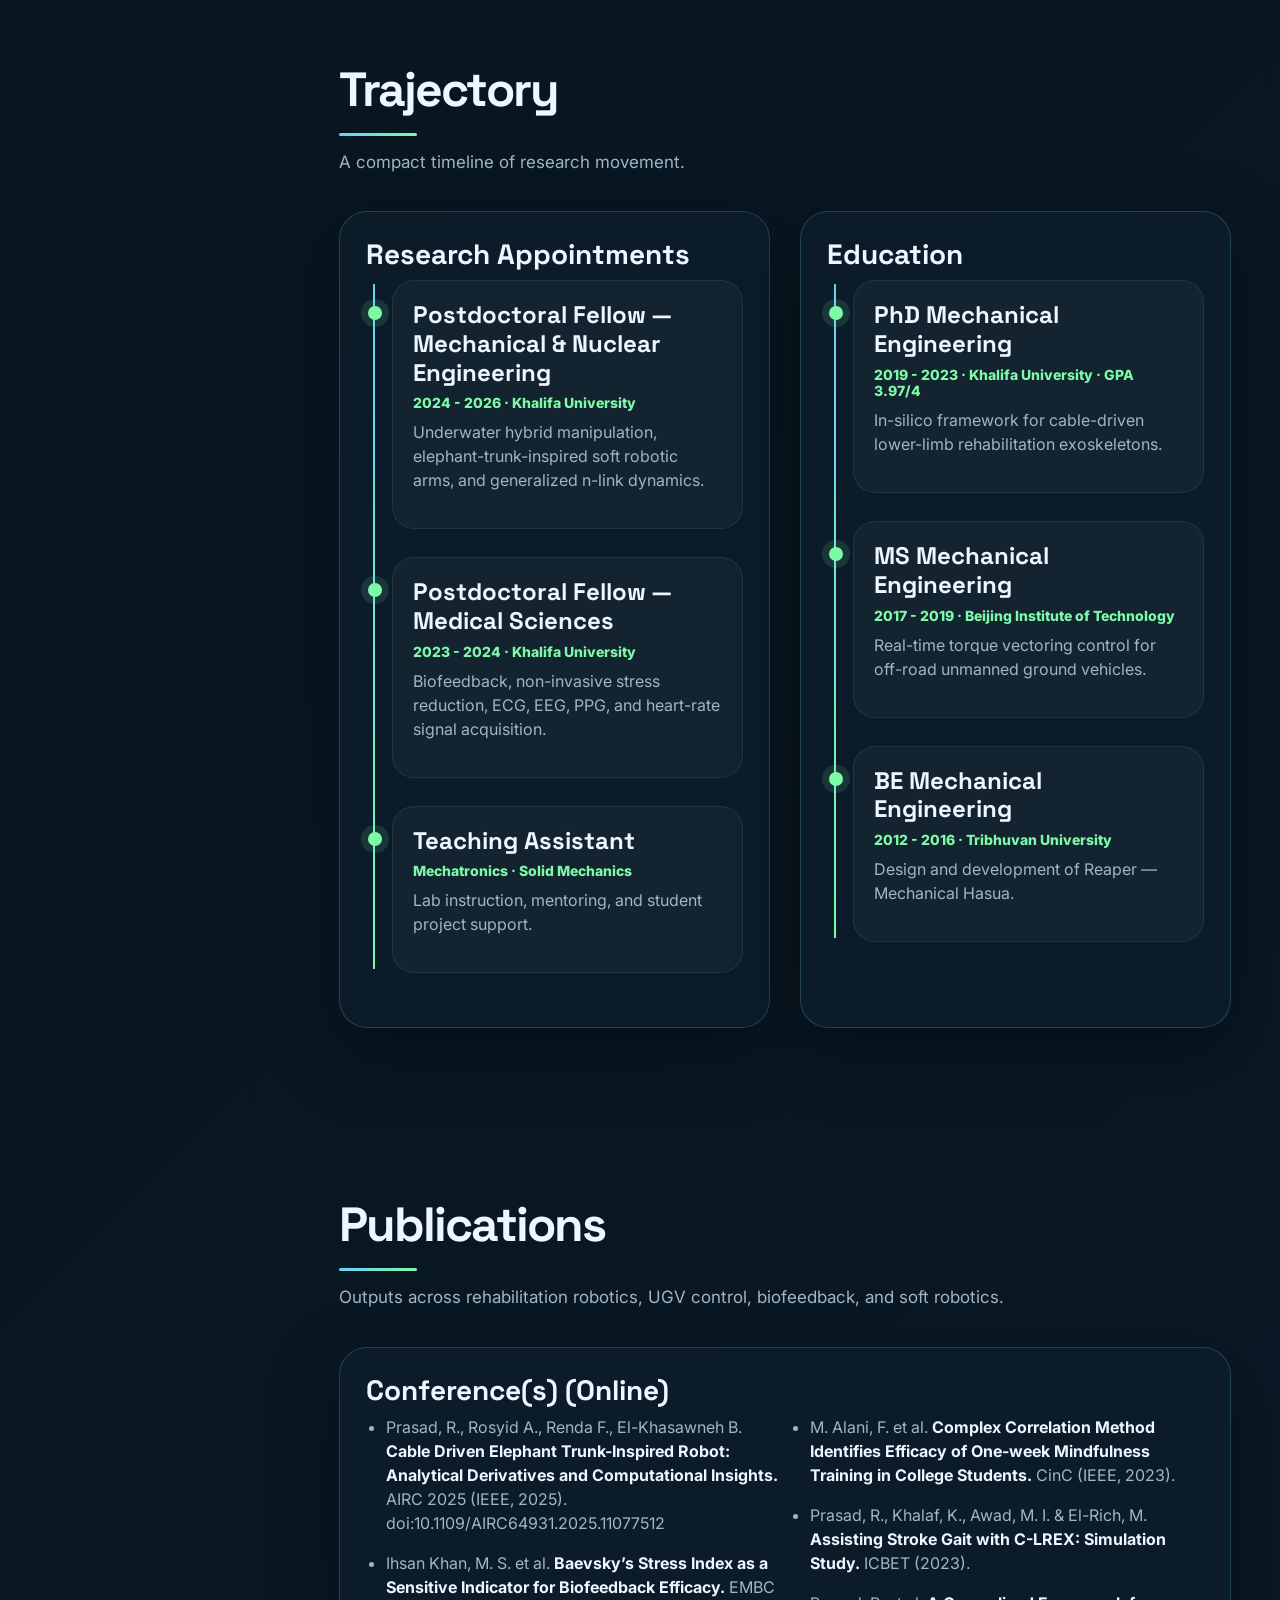
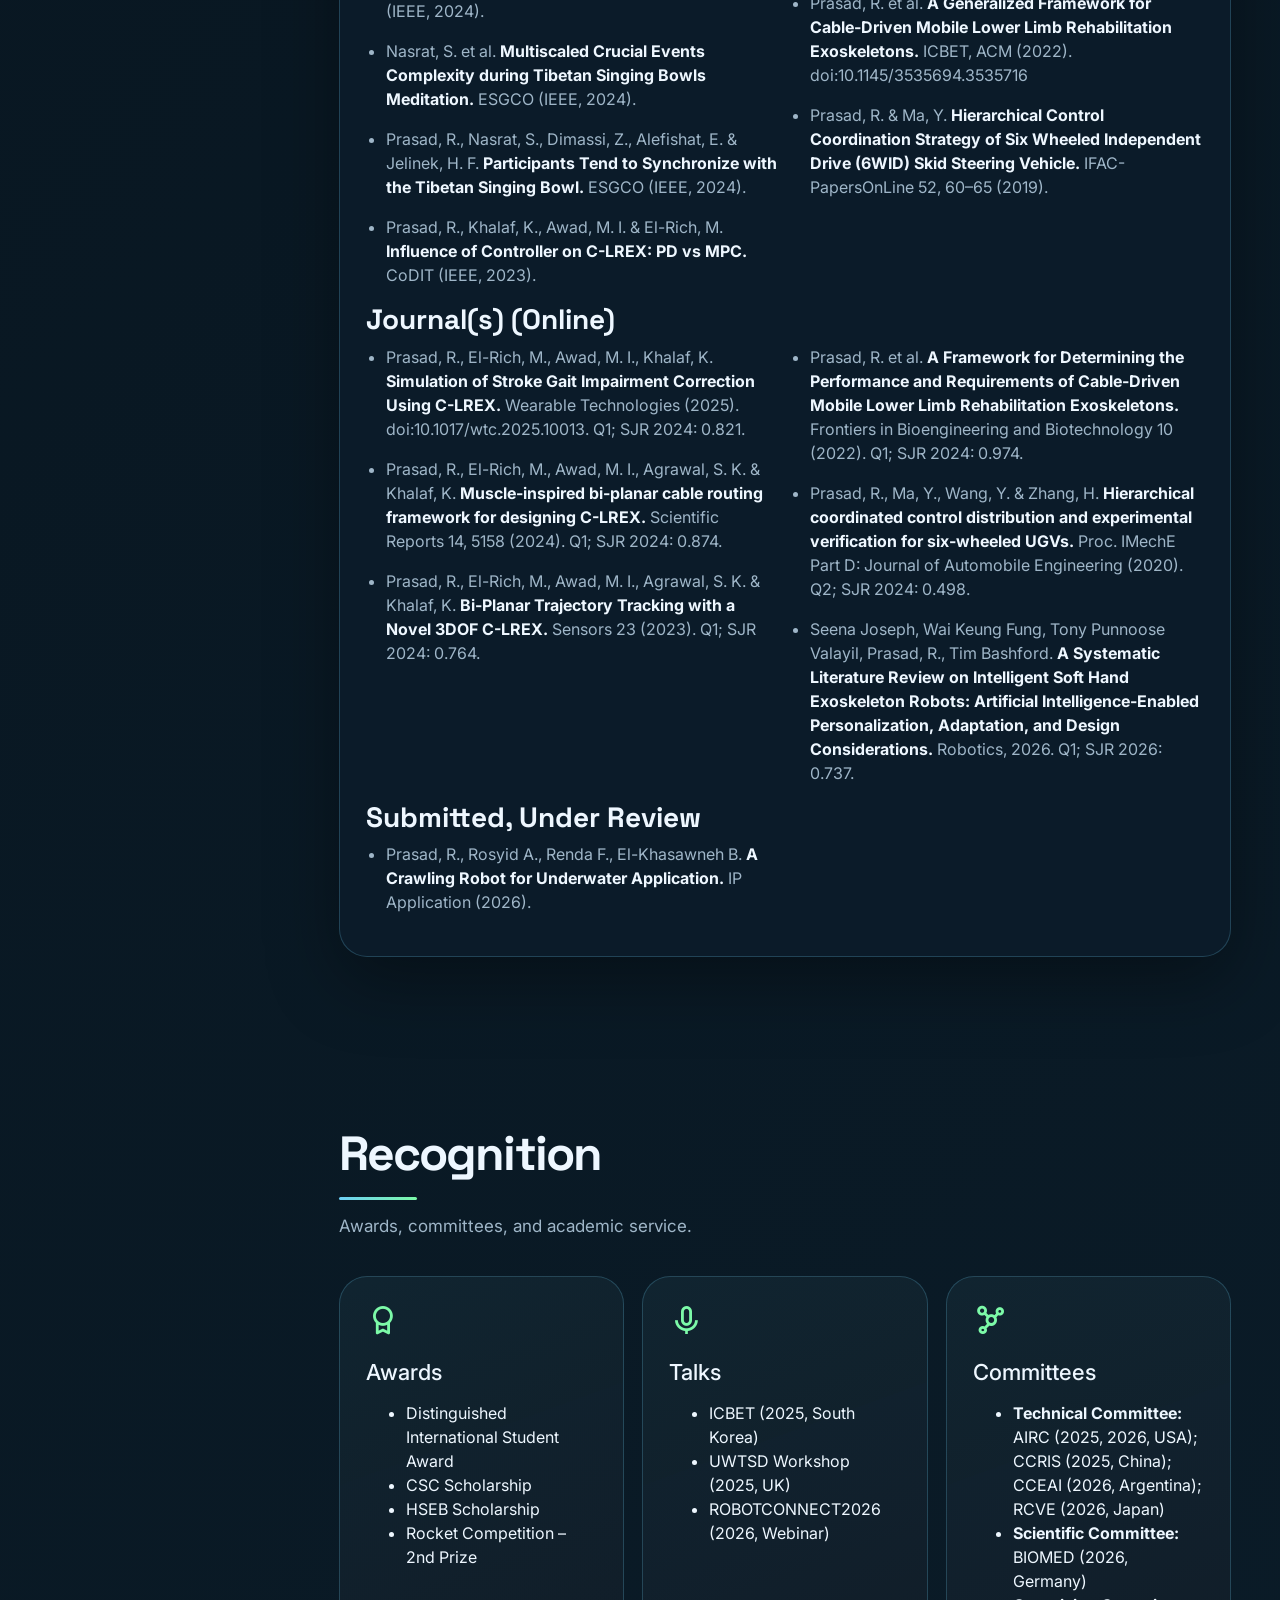
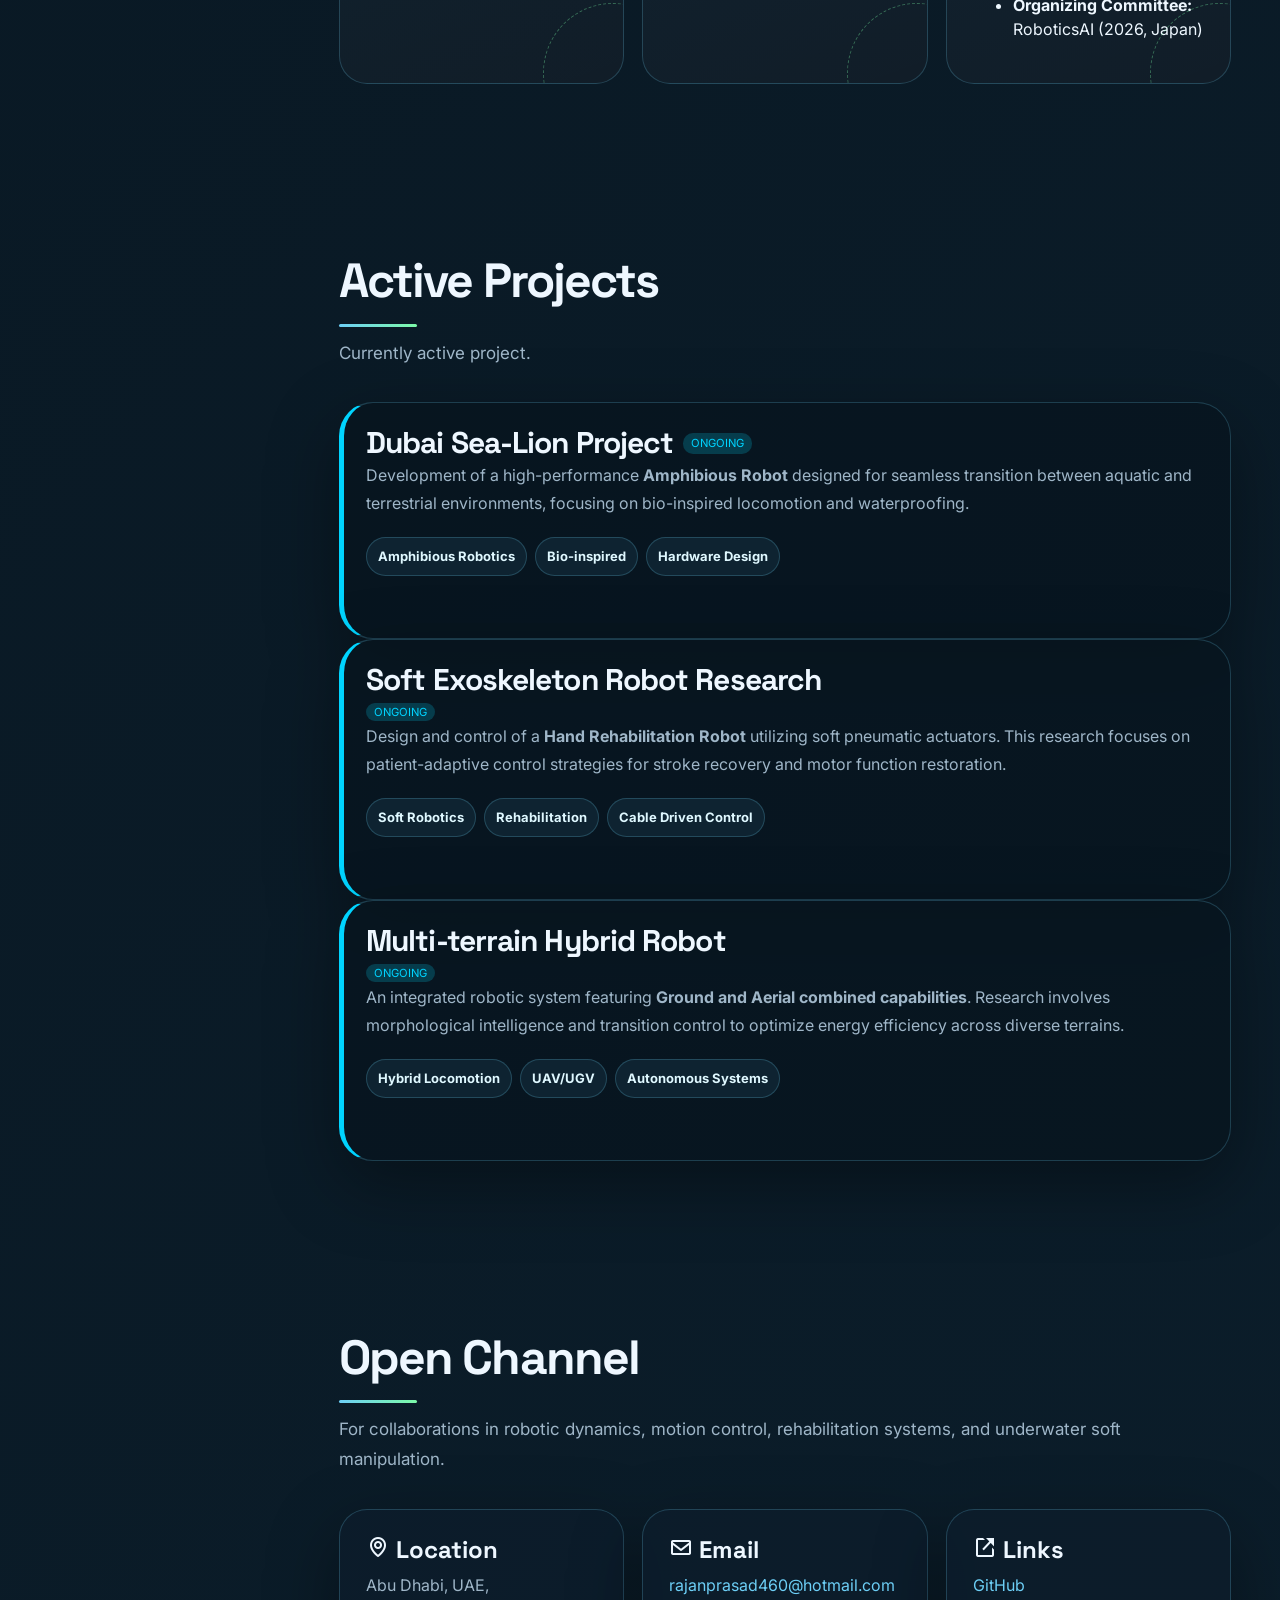
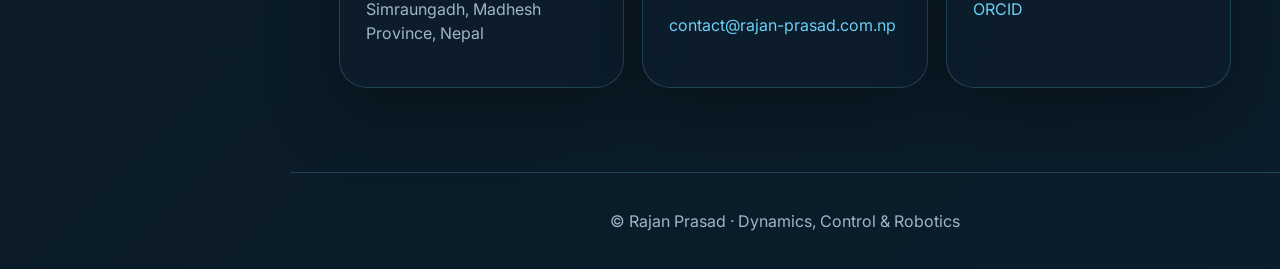
==== commit 0aff58fa: "email address updated." ====
--- a/index.html
+++ b/index.html
@@ -4,706 +4,1199 @@
     <meta charset="utf-8" />
     <meta content="width=device-width, initial-scale=1.0" name="viewport" />
 
-    <title>Dr. Rajan Prasad</title>
+    <title>Dr. Rajan Prasad | Robotics, Dynamics & Control</title>
     <meta
-      content="Portfolio of Rajan Prasad — dynamics, control, robotics, exoskeletons, and soft manipulators."
+      content="Research portfolio of Dr. Rajan Prasad — dynamics, control, robotics, exoskeletons, underwater manipulation, and soft robotic systems."
       name="description"
     />
     <meta
-      content="Rajan Prasad, dynamics, control, robotics, exoskeleton, soft manipulator, C-LREX, AWID, Khalifa University"
+      content="Rajan Prasad, robotics, dynamics, motion control, exoskeleton, soft manipulator, C-LREX, AWID, underwater robotics"
       name="keywords"
     />
 
-    <!-- Favicons -->
     <link href="assets/img/favicon.ico" rel="icon" />
     <link href="assets/img/apple-touch-icon.png" rel="apple-touch-icon" />
 
-    <!-- Google Fonts -->
     <link
-      href="https://fonts.googleapis.com/css?family=Open+Sans:300,300i,400,400i,600,600i,700,700i|Raleway:300,300i,400,400i,500,500i,600,600i,700,700i|Poppins:300,300i,400,400i,500,500i,600,600i,700,700i"
+      href="https://fonts.googleapis.com/css2?family=Inter:wght@300;400;600;700;800&family=Space+Grotesk:wght@400;600;700&display=swap"
       rel="stylesheet"
     />
 
-    <!-- Vendor CSS Files -->
     <link
       rel="stylesheet"
       href="https://stackpath.bootstrapcdn.com/bootstrap/4.5.2/css/bootstrap.min.css"
       integrity="sha384-JcKb8q3iqJ61gNV9KGb8thSsNjpSL0n8PARn9HuZOnIxN0hoP+VmmDGMN5t9UJ0Z"
       crossorigin="anonymous"
     />
-    <link
-      href="https://cdn.jsdelivr.net/npm/boxicons@2.0.5/css/boxicons.min.css"
-      rel="stylesheet"
-    />
+    <link href="https://cdn.jsdelivr.net/npm/boxicons@2.0.5/css/boxicons.min.css" rel="stylesheet" />
     <link href="assets/vendor/icofont/icofont.min.css" rel="stylesheet" />
-    <link href="assets/vendor/venobox/venobox.css" rel="stylesheet" />
-    <link
-      href="assets/vendor/owl.carousel/assets/owl.carousel.min.css"
-      rel="stylesheet"
-    />
     <link href="assets/vendor/aos/aos.css" rel="stylesheet" />
 
-    <!-- Template Main CSS File -->
-    <link href="assets/css/style.css" rel="stylesheet" />
-
     <style>
-      .project-img {
+      :root {
+        --bg: #061018;
+        --bg2: #0b1d2a;
+        --panel: rgba(13, 29, 43, 0.82);
+        --panel2: rgba(255, 255, 255, 0.055);
+        --line: rgba(109, 207, 246, 0.22);
+        --text: #eef7ff;
+        --muted: #9fb6c8;
+        --cyan: #6dcff6;
+        --green: #7cfaa8;
+        --amber: #ffd166;
+        --danger: #ff6b6b;
+        --shadow: 0 24px 70px rgba(0, 0, 0, 0.35);
+      }
+
+      * { box-sizing: border-box; }
+      html { scroll-behavior: smooth; }
+      body {
+        margin: 0;
+        font-family: Inter, system-ui, -apple-system, BlinkMacSystemFont, "Segoe UI", sans-serif;
+        color: var(--text);
+        background:
+          radial-gradient(circle at 15% 10%, rgba(109, 207, 246, 0.18), transparent 30%),
+          radial-gradient(circle at 85% 20%, rgba(124, 250, 168, 0.12), transparent 28%),
+          linear-gradient(135deg, var(--bg), var(--bg2));
+        overflow-x: hidden;
+      }
+
+      body::before {
+        content: "";
+        position: fixed;
+        inset: 0;
+        pointer-events: none;
+        opacity: 0.18;
+        background-image:
+          linear-gradient(rgba(109, 207, 246, 0.22) 1px, transparent 1px),
+          linear-gradient(90deg, rgba(109, 207, 246, 0.22) 1px, transparent 1px);
+        background-size: 48px 48px;
+        mask-image: linear-gradient(to bottom, black, transparent 85%);
+        z-index: -2;
+      }
+
+      a { color: var(--cyan); text-decoration: none; }
+      a:hover { color: var(--green); text-decoration: none; }
+	  
+		/* Style the typing animation */
+		.typed {
+		  color: #00f2ff; /* Your new neon color */
+		  font-size: 32px; /* Increased from default */
+		  font-weight: 600;
+		  border-bottom: 2px solid #00f2ff;
+		  font-family: 'Orbitron', sans-serif; /* Matches your robotic theme */
+		}
+
+		/* Style the blinking cursor */
+		.typed-cursor {
+		  font-size: 32px; /* Match this to the .typed font-size */
+		  color: #00f2ff;
+		}
+
+
+
+      /* ===== Sidebar ===== */
+      #header {
+        position: fixed;
+        inset: 0 auto 0 0;
+        width: 290px;
+        z-index: 9997;
+        padding: 26px 20px;
+        background: rgba(4, 13, 22, 0.94);
+        border-right: 1px solid var(--line);
+        backdrop-filter: blur(18px);
+      }
+
+      .profile { text-align: center; }
+      .profile img {
+        width: 118px;
+        height: 118px;
+        object-fit: cover;
+        border-radius: 30px !important;
+        border: 2px solid rgba(109, 207, 246, 0.6);
+        box-shadow: 0 0 40px rgba(109, 207, 246, 0.24);
+      }
+
+      .profile h1 {
+        margin: 18px 0 4px;
+        font-family: "Space Grotesk", Inter, sans-serif;
+        font-size: 25px;
+        font-weight: 700;
+      }
+
+      .profile .role {
+        color: var(--muted);
+        font-size: 13px;
+        letter-spacing: 0.06em;
+        text-transform: uppercase;
+      }
+
+      .social-links a {
+        display: inline-grid;
+        place-items: center;
+        width: 36px;
+        height: 36px;
+        margin: 12px 4px 0;
+        border-radius: 12px;
+        background: rgba(255, 255, 255, 0.07);
+        border: 1px solid var(--line);
+      }
+
+      .nav-menu { margin-top: 28px; }
+      .nav-menu ul { list-style: none; padding: 0; margin: 0; }
+      .nav-menu li { margin: 7px 0; }
+      .nav-menu a {
+        display: flex;
+        align-items: center;
+        gap: 12px;
+        color: #dceeff;
+        padding: 11px 13px;
+        border-radius: 14px;
+        font-weight: 600;
+        letter-spacing: 0.01em;
+      }
+      .nav-menu a:hover,
+      .nav-menu .active a {
+        background: linear-gradient(90deg, rgba(109, 207, 246, 0.16), rgba(124, 250, 168, 0.08));
+        box-shadow: inset 3px 0 0 var(--cyan);
+      }
+      .nav-menu i { font-size: 20px; color: var(--green); }
+
+      .mobile-nav-toggle { display: none; }
+
+      #main, #hero { margin-left: 290px; }
+      section { padding: 84px 34px; }
+      .container { max-width: 1180px; }
+
+      /* ===== Hero ===== */
+      #hero {
+        min-height: 100vh;
+        display: grid;
+        place-items: center;
+        position: relative;
+        overflow: hidden;
+        padding: 70px 34px;
+      }
+
+      .hero-grid {
+        display: grid;
+        grid-template-columns: 1.05fr 0.95fr;
+        gap: 42px;
+        align-items: center;
         width: 100%;
-        border-radius: 10px;
-        border: 1px solid #e9ecef;
-        background: #fff;
-        object-fit: contain;
-        margin-bottom: 15px;
-      }
-
-      .project-grid {
+        max-width: 1180px;
+      }
+
+      .eyebrow {
+        display: inline-flex;
+        align-items: center;
+        gap: 10px;
+        padding: 9px 14px;
+        border: 1px solid var(--line);
+        border-radius: 999px;
+        color: var(--green);
+        background: rgba(124, 250, 168, 0.08);
+        font-weight: 700;
+        font-size: 13px;
+        letter-spacing: 0.08em;
+        text-transform: uppercase;
+      }
+
+      .hero-title {
+        margin: 24px 0 18px;
+        font-family: "Space Grotesk", Inter, sans-serif;
+        font-size: clamp(42px, 6vw, 82px);
+        line-height: 0.94;
+        letter-spacing: -0.05em;
+      }
+
+      .hero-title span {
+        display: block;
+        background: linear-gradient(90deg, var(--cyan), var(--green));
+        -webkit-background-clip: text;
+        background-clip: text;
+        color: transparent;
+      }
+
+      .hero-copy {
+        max-width: 680px;
+        color: var(--muted);
+        font-size: 18px;
+        line-height: 1.75;
+      }
+
+      .hero-actions { display: flex; flex-wrap: wrap; gap: 14px; margin-top: 28px; }
+      .btn-robot {
+        display: inline-flex;
+        align-items: center;
+        gap: 10px;
+        padding: 13px 18px;
+        border-radius: 16px;
+        border: 1px solid var(--line);
+        background: linear-gradient(180deg, rgba(109, 207, 246, 0.18), rgba(109, 207, 246, 0.06));
+        color: var(--text);
+        font-weight: 800;
+        box-shadow: 0 14px 38px rgba(109, 207, 246, 0.11);
+      }
+      .btn-robot.alt { background: rgba(255,255,255,0.045); }
+
+      .robot-visual {
+        position: relative;
+        min-height: 520px;
+        border: 1px solid var(--line);
+        border-radius: 34px;
+        background:
+          linear-gradient(145deg, rgba(255,255,255,0.07), rgba(255,255,255,0.02)),
+          radial-gradient(circle at 50% 15%, rgba(109,207,246,.25), transparent 38%);
+        box-shadow: var(--shadow);
+        overflow: hidden;
+      }
+
+      .orbit {
+        position: absolute;
+        inset: 46px;
+        border: 1px dashed rgba(109, 207, 246, 0.34);
+        border-radius: 50%;
+        animation: spin 28s linear infinite;
+      }
+      .orbit:nth-child(2) { inset: 92px; animation-duration: 20s; animation-direction: reverse; }
+      .orbit:nth-child(3) { inset: 138px; animation-duration: 16s; }
+      @keyframes spin { to { transform: rotate(360deg); } }
+
+      .robot-core {
+        position: absolute;
+        left: 50%;
+        top: 50%;
+        transform: translate(-50%, -50%);
+        width: min(270px, 70%);
+        aspect-ratio: 1;
+        border-radius: 38px;
+        border: 1px solid rgba(124, 250, 168, 0.35);
+        background: rgba(4, 13, 22, 0.75);
+        box-shadow: 0 0 70px rgba(124, 250, 168, 0.16), inset 0 0 40px rgba(109, 207, 246, 0.08);
+        display: grid;
+        place-items: center;
+      }
+
+      .robot-core img {
+        width: 82%;
+        height: 82%;
+        object-fit: cover;
+        border-radius: 28px;
+        filter: saturate(0.9) contrast(1.1);
+      }
+
+      .node {
+        position: absolute;
+        width: 84px;
+        padding: 10px;
+        border-radius: 16px;
+        border: 1px solid var(--line);
+        background: rgba(6, 16, 24, 0.86);
+        color: var(--text);
+        font-size: 12px;
+        font-weight: 800;
+        text-align: center;
+        box-shadow: 0 12px 30px rgba(0,0,0,.28);
+      }
+      .node.n1 { left: 24px; top: 72px; }
+      .node.n2 { right: 28px; top: 92px; }
+      .node.n3 { left: 38px; bottom: 92px; }
+      .node.n4 { right: 36px; bottom: 78px; }
+
+      .metric-strip {
+        display: grid;
+        grid-template-columns: repeat(3, 1fr);
+        gap: 14px;
+        margin-top: 28px;
+      }
+      .metric {
+        padding: 18px;
+        border: 1px solid var(--line);
+        border-radius: 22px;
+        background: rgba(255,255,255,0.045);
+      }
+      .metric strong { display: block; font-size: 28px; color: var(--green); }
+      .metric span { color: var(--muted); font-size: 13px; }
+
+      /* ===== Common sections ===== */
+      .section-title { margin-bottom: 34px; }
+      .section-title h2 {
+        font-family: "Space Grotesk", Inter, sans-serif;
+        font-size: clamp(30px, 4vw, 48px);
+        font-weight: 800;
+        letter-spacing: -0.04em;
+        margin-bottom: 12px;
+      }
+      .section-title h2::after {
+        content: "";
+        display: block;
+        width: 78px;
+        height: 3px;
+        margin-top: 14px;
+        background: linear-gradient(90deg, var(--cyan), var(--green));
+        border-radius: 999px;
+      }
+      .section-title p { color: var(--muted); max-width: 860px; font-size: 17px; line-height: 1.75; }
+
+      .glass-card {
+        height: 100%;
+        padding: 26px;
+        border: 1px solid var(--line);
+        border-radius: 28px;
+        background: var(--panel);
+        box-shadow: var(--shadow);
+      }
+      .glass-card h3, .glass-card h4 {
+        font-family: "Space Grotesk", Inter, sans-serif;
+        font-weight: 700;
+      }
+      .muted { color: var(--muted); }
+
+      .systems-grid {
+        display: grid;
+        grid-template-columns: repeat(3, 1fr);
+        gap: 18px;
+      }
+      .system-card {
+        padding: 26px;
+        min-height: 230px;
+        border: 1px solid var(--line);
+        border-radius: 28px;
+        background:
+          linear-gradient(160deg, rgba(109, 207, 246, 0.08), rgba(255,255,255,0.035)),
+          rgba(8, 21, 31, 0.78);
+        position: relative;
+        overflow: hidden;
+      }
+      .system-card::after {
+        content: "";
+        position: absolute;
+        width: 140px;
+        height: 140px;
+        right: -60px;
+        bottom: -60px;
+        border-radius: 50%;
+        border: 1px dashed rgba(124, 250, 168, 0.35);
+      }
+      .system-card i { font-size: 34px; color: var(--green); }
+      .system-card h3 { margin: 18px 0 10px; font-size: 22px; }
+      .system-card p { color: var(--muted); line-height: 1.65; }
+
+      .lab-map {
+        display: grid;
+        grid-template-columns: 0.9fr 1.1fr;
+        gap: 20px;
+        align-items: stretch;
+      }
+      .signal-list { list-style: none; padding: 0; margin: 0; }
+      .signal-list li {
+        display: flex;
+        gap: 14px;
+        padding: 15px 0;
+        border-bottom: 1px solid rgba(255,255,255,.08);
+        color: var(--muted);
+      }
+      .signal-list i { color: var(--cyan); font-size: 22px; margin-top: 2px; }
+
+      .project-showcase {
+        display: grid;
+        gap: 24px;
+      }
+      .project-card {
+        display: grid;
+        grid-template-columns: 1.1fr 0.9fr;
+        gap: 24px;
+        align-items: center;
+        padding: 22px;
+        border: 1px solid var(--line);
+        border-radius: 34px;
+        background: rgba(8, 21, 31, 0.82);
+        box-shadow: var(--shadow);
+      }
+      .project-card:nth-child(even) { grid-template-columns: 0.9fr 1.1fr; }
+      .project-card:nth-child(even) .project-media { order: 2; }
+      .project-card:nth-child(even) .project-info { order: 1; }
+      .project-media {
+        border-radius: 26px;
+        overflow: hidden;
+        border: 1px solid var(--line);
+        background: rgba(255,255,255,.04);
+      }
+      .project-media img { width: 100%; display: block; object-fit: contain; }
+      .media-grid {
         display: grid;
         grid-template-columns: repeat(2, 1fr);
         gap: 10px;
-        margin-bottom: 15px;
-      }
-
-      .project-grid img {
-        width: 100%;
-        border-radius: 10px;
-        border: 1px solid #e9ecef;
-        background: #fff;
-        object-fit: contain;
-      }
-
-      .badge-skill {
+        padding: 10px;
+      }
+      .media-grid img { border-radius: 18px; background: #07111a; }
+      .project-info h3 {
+        font-family: "Space Grotesk", Inter, sans-serif;
+        font-size: 30px;
+        font-weight: 800;
+        letter-spacing: -0.03em;
+      }
+      .project-info p { color: var(--muted); line-height: 1.75; }
+      .chip {
         display: inline-block;
-        padding: 6px 10px;
-        margin: 3px;
-        border-radius: 20px;
-        background: #eaf6ff;
-        color: #173b6c;
+        margin: 4px 4px 4px 0;
+        padding: 7px 11px;
+        border-radius: 999px;
+        border: 1px solid var(--line);
+        background: rgba(109,207,246,.08);
+        color: #dff8ff;
         font-size: 13px;
-      }
-
-      .publication-list li,
-      .award-list li {
-        margin-bottom: 14px;
-      }
-
-      @media (max-width: 576px) {
-        .project-grid {
+        font-weight: 700;
+      }
+
+      .timeline {
+        position: relative;
+        padding-left: 26px;
+      }
+      .timeline::before {
+        content: "";
+        position: absolute;
+        left: 7px;
+        top: 4px;
+        bottom: 4px;
+        width: 2px;
+        background: linear-gradient(var(--cyan), var(--green));
+      }
+      .time-item {
+        position: relative;
+        margin-bottom: 28px;
+        padding: 20px;
+        border-radius: 22px;
+        border: 1px solid rgba(255,255,255,.08);
+        background: rgba(255,255,255,.035);
+      }
+      .time-item::before {
+        content: "";
+        position: absolute;
+        left: -25px;
+        top: 25px;
+        width: 14px;
+        height: 14px;
+        border-radius: 50%;
+        background: var(--green);
+        box-shadow: 0 0 0 7px rgba(124,250,168,.12);
+      }
+      .time-item h4 { color: var(--text); font-weight: 800; }
+      .time-item h5 { color: var(--green); font-size: 14px; font-weight: 800; }
+      .time-item p, .time-item li { color: var(--muted); }
+
+      .pub-list {
+        columns: 2;
+        column-gap: 30px;
+        padding-left: 20px;
+        color: var(--muted);
+      }
+      .pub-list li { break-inside: avoid; margin-bottom: 16px; }
+      .pub-list strong { color: var(--text); }
+
+      .contact-panel {
+        display: grid;
+        grid-template-columns: repeat(3, 1fr);
+        gap: 18px;
+      }
+
+      footer {
+        margin-left: 290px;
+        padding: 36px;
+        color: var(--muted);
+        text-align: center;
+        border-top: 1px solid var(--line);
+      }
+
+      @media (max-width: 1199px) {
+        #header { transform: translateX(-100%); }
+        #main, #hero, footer { margin-left: 0; }
+        .mobile-nav-toggle {
+          display: grid;
+          position: fixed;
+          right: 18px;
+          top: 18px;
+          z-index: 9999;
+          width: 46px;
+          height: 46px;
+          place-items: center;
+          border: 1px solid var(--line);
+          border-radius: 14px;
+          color: var(--text);
+          background: rgba(4, 13, 22, 0.9);
+        }
+        body.mobile-nav-active #header { transform: translateX(0); transition: 0.3s ease; }
+      }
+
+      @media (max-width: 992px) {
+        .hero-grid, .lab-map, .project-card, .project-card:nth-child(even), .contact-panel {
           grid-template-columns: 1fr;
         }
-      }
+        .project-card:nth-child(even) .project-media,
+        .project-card:nth-child(even) .project-info { order: initial; }
+        .systems-grid { grid-template-columns: repeat(2, 1fr); }
+        .robot-visual { min-height: 430px; }
+      }
+
+      @media (max-width: 640px) {
+        section, #hero { padding-left: 18px; padding-right: 18px; }
+        .systems-grid, .metric-strip { grid-template-columns: 1fr; }
+        .pub-list { columns: 1; }
+        .media-grid { grid-template-columns: 1fr; }
+        .robot-visual { min-height: 360px; }
+        .node { display: none; }
+      }
+	  
+	  	<!-- Add this small animation to your CSS file or a <style> block -->
+
+		@keyframes pulse {
+		  0% { transform: scale(0.98); box-shadow: 0 0 0 0 rgba(0, 212, 255, 0.7); }
+		  70% { transform: scale(1); box-shadow: 0 0 0 10px rgba(0, 212, 255, 0); }
+		  100% { transform: scale(0.98); box-shadow: 0 0 0 0 rgba(0, 212, 255, 0); }
+		}
+		
+		@keyframes blinker {
+		  50% {
+			opacity: 0.3;
+			box-shadow: 0 0 20px #00d4ff;
+		  }
+}
+		
     </style>
   </head>
 
   <body>
-    <!-- ======= Mobile nav toggle button ======= -->
     <button type="button" class="mobile-nav-toggle d-xl-none">
       <i class="icofont-navigation-menu"></i>
     </button>
 
-    <!-- ======= Header ======= -->
     <header id="header">
-      <div class="d-flex flex-column">
-        <div class="profile">
-          <img
-            src="assets/me.jpg"
-            alt="Portrait of Rajan Prasad"
-            class="img-fluid rounded-circle"
-          />
-          <h1 class="text-light"><a href="index.html">Rajan Prasad</a></h1>
-          <div class="social-links mt-3 text-center">
-            <a
-              href="https://github.com/rajanprasad460"
-              class="github"
-              target="_blank"
-              rel="noopener"
-              ><i class="bx bxl-github"></i
-            ></a>
-            <a
-              href="https://orcid.org/0000-0003-3091-7138"
-              class="orcid"
-              target="_blank"
-              rel="noopener"
-              ><i class="bx bx-link"></i
-            ></a>
-            <a
-              href="mailto:rajanprasad460@hotmail.com"
-              class="email"
-              ><i class="bx bx-envelope"></i
-            ></a>
-          </div>
-        </div>
-
-        <nav class="nav-menu">
-          <ul>
-            <li class="active">
-              <a href="#hero"><i class="bx bx-home"></i> <span>Home</span></a>
-            </li>
-            <li>
-              <a href="#about"><i class="bx bx-user"></i> <span>About</span></a>
-            </li>
-            <li>
-              <a href="#resume"><i class="bx bx-file-blank"></i> <span>Resume</span></a>
-            </li>
-            <li>
-              <a href="#services"><i class="bx bx-server"></i> Research Interests</a>
-            </li>
-            <li>
-              <a href="#projects"><i class="bx bx-cog"></i> Projects</a>
-            </li>
-            <li>
-              <a href="#publications"><i class="bx bx-book"></i> Publications</a>
-            </li>
-            <li>
-              <a href="#awards"><i class="bx bx-award"></i> Honors</a>
-            </li>
-            <li>
-              <a href="#contact"><i class="bx bx-envelope-open"></i> Contact</a>
-            </li>
-          </ul>
-        </nav>
+      <div class="profile">
+        <img src="assets/me.jpg" alt="Portrait of Rajan Prasad" />
+		<h1><a href="#hero">Dr. Rajan Prasad</a></h1>
+		<div class="role">Dynamics • Control • Robotics</div>
+		<div class="current-location" style="font-size: 0.9rem; opacity: 0.8; margin-top: 5px;">
+		  (<b>Ex-Postdoctoral Researcher</b>, Khalifa University)
+		</div>
+		<div class="social-links text-center">
+		  <a href="https://www.linkedin.com/in/rajanprasad460/" target="_blank" rel="noopener"><i class="bx bxl-linkedin"></i></a>
+		  <a href="https://github.com/rajanprasad460" target="_blank" rel="noopener"><i class="bx bxl-github"></i></a>
+		  <a href="https://orcid.org/0000-0003-3091-7138" target="_blank" rel="noopener"><i class="bx bx-link"></i></a>
+		  <a href="mailto:rajanprasad460@hotmail.com"><i class="bx bx-envelope"></i></a>
+		  <a href="https://instagram.com/rajan.prasad.460" target="_blank" rel="noopener"><i class="bx bxl-instagram"></i></a>
+		</div>
       </div>
+
+      <nav class="nav-menu">
+        <ul>
+          <li class="active"><a href="#hero"><i class="bx bx-home"></i><span>Home</span></a></li>
+          <li><a href="#systems"><i class="bx bx-chip"></i><span>Research Systems</span></a></li>
+          <li><a href="#projects"><i class="bx bx-bot"></i><span>Robotics Lab</span></a></li>
+          <li><a href="#trajectory"><i class="bx bx-git-branch"></i><span>Trajectory</span></a></li>
+          <li><a href="#publications"><i class="bx bx-book-open"></i><span>Publications</span></a></li>
+		  <li><a href="#active-projects"><i class="bx bx-book-open"></i><span>Active Projects</span></a></li>
+          <li><a href="#contact"><i class="bx bx-send"></i><span>Contact</span></a></li>
+        </ul>
+      </nav>
     </header>
-    <!-- End Header -->
-
-    <!-- ======= Hero Section ======= -->
-    <section
-      id="hero"
-      class="d-flex flex-column justify-content-center align-items-center"
-    >
-      <div class="hero-container" data-aos="fade-in">
-        <h1>Dr. Rajan Prasad</h1>
-        <p>
-          I'm
-          <span
+
+	<!-- Recruitment Notice Banner 
+	<div class="hiring-notice" style="background: rgba(0, 212, 255, 0.1); border: 1px solid #00d4ff; padding: 12px; text-align: center; border-radius: 8px; margin: 20px auto; max-width: 1200px; border-left: 125px solid #00d4ff;">
+	  <p style="margin: 0; color: #e0e0e0; font-size: 0.95rem; font-weight: 500;">
+		<span style="display: inline-block; width: 10px; height: 10px; background-color: #00d4ff; border-radius: 50%; margin-right: 10px; animation: pulse 2s infinite;"></span>
+		Currently seeking <strong>Assistant Professor</strong> or <strong>Postdoctoral</strong> opportunities in Robotics, Rehabilitaion, Autonomous Systems. 
+		<a href="mailto:rajanprasad460@hotmail.com" style="color: #00d4ff; text-decoration: none; margin-left: 10px; border-bottom: 1px dashed #00d4ff;">Get in Touch &rarr;</a>
+	  </p>
+	</div> -->
+	
+	
+		<div class="hiring-notice" style="
+			background: rgba(0, 212, 255, 0.1); 
+			border: 2px solid #00d4ff; 
+			padding: 12px; 
+			text-align: right; 
+			border-radius: 8px; 
+			margin: 20px auto; 
+			max-width: 1500px; 
+			border-left: 125px solid #00d4ff;
+			border-right: 25px solid #00d4ff;
+			animation: blinker 1.5s linear infinite;
+		">
+		  <p style="margin: 0; color: #fff; font-weight: bold; font-size: 1rem;">
+			🚀 Currently seeking ,<b> <u>Assistant Professor</u></b> or <b><u>Postdoctoral</u></b> opportunities in Robotics, Rehabilitaion, Autonomous System.
+			<a href="mailto:contact@rajan-prasad.com.np" style="color: #fff; text-decoration: underline; margin-left: 10px;">Contact Now &rarr;</a>
+		  </p>
+		</div>
+			
+
+    <section id="hero">
+      <div class="hero-grid">
+        <div data-aos="fade-right">
+          <div class="eyebrow"><i class="bx bx-radar"></i>Portfolio</div>
+		  <div class="hero-container" data-aos="fade-in">
+			<p>
+			<span
             class="typed"
-            data-typed-items="Postdoctoral Fellow, Dynamics Researcher, Robotics Researcher, Motion Control Engineer, Exoskeleton Researcher, Soft Manipulator Researcher"
-          ></span>
+            data-typed-items="Postdoctoral Fellow, Design Dynamics & Control, Robotics Researcher, Mechanical Engineer, Exoskeleton Researcher, Manipulator Researcher"
+			</span>
         </p>
       </div>
+          <h1 class="hero-title">Dynamics for <span>Robots in Motion.</span></h1>
+		  
+          <p class="hero-copy">
+            I build models, controllers, and simulation frameworks for systems that move:
+            cable-driven exoskeletons, six-wheel independent-drive vehicles, underwater hybrid manipulators,
+            and elephant-trunk-inspired soft robots.
+          </p>
+			<div class="hero-actions">
+			  <a class="btn-robot" href="#projects"><i class="bx bx-play-circle"></i> Explore Systems</a>
+			  <a class="btn-robot alt" href="https://scholar.google.com/citations?user=I253qyAAAAAJ&hl=en" target="_blank" rel="noopener"><i class="bx bxs-graduation"></i> Scholar</a>
+			  <a class="btn-robot alt" href="https://www.scopus.com/authid/detail.uri?authorId=57212165779" target="_blank" rel="noopener"><i class="bx bx-book-bookmark"></i> Scopus</a>
+			  <a class="btn-robot alt" href="https://github.com/rajanprasad460" target="_blank" rel="noopener"><i class="bx bxl-github"></i> GitHub</a>
+			  <a class="btn-robot alt" href="mailto:contact@rajan-prasad.com.np"><i class="bx bx-envelope"></i> Contact</a>
+			  <a class="btn-robot alt" href="https://www.researchgate.net/profile/Rajan-Prasad-2" target="_blank" rel="noopener">
+			  <i class="bx bxl-researchgate"></i> ResearchGate
+			</a>
+			</div>
+          <div class="metric-strip">
+            <div class="metric"><strong>3+</strong><span>robotic domains</span></div>
+            <div class="metric"><strong>15+</strong><span>selected publications</span></div>
+            <div class="metric"><strong>n-link</strong><span>analytical dynamics</span></div>
+          </div>
+        </div>
+
+			<div class="robot-visual" data-aos="fade-left">
+			  <div class="orbit"></div>
+			  <div class="orbit"></div>
+			  <div class="orbit"></div>
+
+			  <!-- Node 1: Top Center -->
+			  <div class="node n1" style="position: absolute; top: 10%; left: 50%; transform: translate(-50%, -50%);">
+				C-LREX<br />Exoskeleton
+			  </div>
+
+			  <!-- Node 2: Top Right -->
+			  <div class="node n2" style="position: absolute; top: 25%; left: 85%; transform: translate(-50%, -50%);">
+				6WID<br />UGV
+			  </div>
+
+			  <!-- Node 3: Bottom Right -->
+			  <div class="node n3" style="position: absolute; top: 70%; left: 85%; transform: translate(-50%, -50%);">
+				Soft<br />Manipulator
+			  </div>
+
+			  <!-- Node 6: Bottom Center (NEW) -->
+			  <div class="node n6" style="position: absolute; top: 90%; left: 50%; transform: translate(-50%, -50%); text-align: center;">
+				Bio-inspired<br />Robotics
+			  </div>
+
+			  <!-- Node 4: Bottom Left -->
+			  <div class="node n4" style="position: absolute; top: 75%; left: 15%; transform: translate(-50%, -50%);">
+				Real-time<br />Control
+			  </div>
+
+			  <!-- Node 5: Top Left -->
+			  <div class="node n5" style="position: absolute; top: 25%; left: 15%; transform: translate(-50%, -50%); text-align: center;">
+				Design <br/>Dynamics <br/>& Control 
+			  </div>
+
+			  <div class="robot-core">
+				<img src="assets/research.png" alt="Research"/>
+			  </div>
+			</div>
+			
     </section>
-    <!-- End Hero -->
 
     <main id="main">
-      <!-- ======= About Section ======= -->
-      <section id="about" class="about">
+      <section id="systems">
         <div class="container">
-          <div class="section-title">
-            <h2>About</h2>
+          <div class="section-title" data-aos="fade-up">
+            <h2>Research Systems</h2>
             <p>
-              Postdoctoral Fellow in Mechanical &amp; Nuclear Engineering at
-              Khalifa University, UAE. My research is centered on dynamics,
-              motion control, robotics, cable-driven lower-limb rehabilitation
-              exoskeletons, underwater hybrid manipulators, and elephant-trunk-inspired soft manipulators.
+              Robotic systems I have been working with.
             </p>
           </div>
 
-          <div class="row">
-            <div class="col-lg-4" data-aos="fade-right">
-              <img src="assets/me.jpg" class="img-fluid" alt="Rajan Prasad" />
+          <div class="systems-grid">
+            <article class="system-card" data-aos="fade-up">
+              <i class="bx bx-body"></i>
+              <h3>Human Motion Assistance</h3>
+              <p>Cable-driven lower-limb rehabilitation exoskeletons, gait assistance, bi-planar cable routing, and controller comparison.</p>
+            </article>
+            <article class="system-card" data-aos="fade-up" data-aos-delay="100">
+              <i class="bx bx-car"></i>
+              <h3>Off-road Autonomy</h3>
+              <p>Torque vectoring and hierarchical control allocation for six-wheel independent-drive unmanned ground vehicles.</p>
+            </article>
+            <article class="system-card" data-aos="fade-up" data-aos-delay="200">
+              <i class="bx bx-water"></i>
+              <h3>Soft Underwater Robotics</h3>
+              <p>Elephant-trunk-inspired hybrid manipulators for underwater operation with fast n-link analytical derivatives.</p>
+            </article>
+          </div>
+        </div>
+      </section>
+
+      <section id="approach">
+        <div class="container">
+          <div class="lab-map">
+            <div class="glass-card" data-aos="fade-right">
+              <div class="section-title">
+                <h2>Control Stack</h2>
+                <p>My work connects mechanical insight to real-time computation.</p>
+              </div>
+              <ul class="signal-list">
+                <li><i class="bx bx-cube-alt"></i><span><strong>Model</strong><br />Build constrained and nonlinear dynamics of robotic systems.</span></li>
+                <li><i class="bx bx-pulse"></i><span><strong>Simulate</strong><br />Validate motion behavior using MATLAB/Simulink, ADAMS, Abaqus, and AnyBody.</span></li>
+                <li><i class="bx bx-slider-alt"></i><span><strong>Control</strong><br />Design real-time tracking, MPC, and coordinated control allocation.</span></li>
+                <li><i class="bx bx-line-chart"></i><span><strong>Optimize</strong><br />Use analytical derivatives and computational insights for faster decision loops.</span></li>
+              </ul>
             </div>
-            <div class="col-lg-8 pt-4 pt-lg-0 content" data-aos="fade-left">
-              <h3>Dynamics, Control &amp; Robotics Researcher.</h3>
-              <p class="font-italic">
-                I investigate motion-centric systems: how to model, control,
-                and optimize them for real-time operation across wheeled robots,
-                cable-driven exoskeletons, and soft robotic manipulators.
+
+            <div class="glass-card" data-aos="fade-left">
+              <div class="section-title">
+                <h2>Research Identity</h2>
+                <p>
+                  Postdoctoral Fellow at Khalifa University working across mechanical engineering, medical sciences,
+                  rehabilitation robotics, biofeedback, and underwater manipulation.
+                </p>
+              </div>
+              <p class="muted">
+                My current focus is a generalized framework for n-link serial chains with one to three rotational DOFs per joint,
+                enabling fast analytical partial derivatives for real-time control of soft and hybrid robotic systems.
               </p>
-              <div class="row">
-                <div class="col-lg-6">
-                  <ul>
-                    <li>
-                      <i class="icofont-rounded-right"></i>
-                      <strong>Location:</strong> Abu Dhabi, UAE
-                    </li>
-                    <li>
-                      <i class="icofont-rounded-right"></i>
-                      <strong>Phone UAE:</strong> +971-501240069
-                    </li>
-                    <li>
-                      <i class="icofont-rounded-right"></i>
-                      <strong>Phone Nepal:</strong> +977-9848305168
-                    </li>
-                    <li>
-                      <i class="icofont-rounded-right"></i>
-                      <strong>ORCID:</strong>
-                      <a href="https://orcid.org/0000-0003-3091-7138" target="_blank" rel="noopener">0000-0003-3091-7138</a>
-                    </li>
-                  </ul>
-                </div>
-                <div class="col-lg-6">
-                  <ul>
-                    <li>
-                      <i class="icofont-rounded-right"></i>
-                      <strong>Degree:</strong> PhD Mechanical Engineering
-                    </li>
-                    <li>
-                      <i class="icofont-rounded-right"></i>
-                      <strong>Institution:</strong> Khalifa University
-                    </li>
-                    <li>
-                      <i class="icofont-rounded-right"></i>
-                      <strong>Email:</strong>
-                      <a href="mailto:rajanprasad460@hotmail.com">rajanprasad460@hotmail.com</a>
-                    </li>
-                    <li>
-                      <i class="icofont-rounded-right"></i>
-                      <strong>GitHub:</strong>
-                      <a href="https://github.com/rajanprasad460" target="_blank" rel="noopener">rajanprasad460</a>
-                    </li>
-                  </ul>
-                </div>
-              </div>
               <p>
-                Current work includes underwater hybrid manipulators and a
-                generalized n-link serial-chain dynamics framework with fast
-                analytical partial derivatives for real-time control.
+                <span class="chip">Dynamics</span>
+                <span class="chip">MPC</span>
+                <span class="chip">Cable Routing</span>
+                <span class="chip">Soft Robotics</span>
+                <span class="chip">UGV Control</span>
+                <span class="chip">MATLAB/Simulink</span>
+                <span class="chip">ADAMS</span>
+                <span class="chip">Abaqus</span>
+				<span class="chip">ROS</span>
               </p>
             </div>
           </div>
         </div>
       </section>
-      <!-- End About Section -->
-
-      <!-- ======= Resume Section ======= -->
-      <section id="resume" class="resume">
+
+      <section id="projects">
         <div class="container">
-          <div class="section-title">
-            <h2>Resume</h2>
-            <p>
-              Academic background and research experience spanning mechanical
-              design, nonlinear dynamics, real-time control, rehabilitation
-              robotics, autonomous ground vehicles, and soft manipulation.
-            </p>
+          <div class="section-title" data-aos="fade-up">
+            <h2>Robotics Lab</h2>
+          </div>
+
+          <div class="project-showcase">
+            <article class="project-card" data-aos="fade-up">
+              <div class="project-media">
+                <img src="assets/projects/c-lrex/1.gif" alt="C-LREX simulation highlights" />
+              </div>
+              <div class="project-info">
+                <h3>C-LREX: Cable-Driven Lower-Limb Exoskeleton</h3>
+                <p>
+                  A simulation-first framework for muscle-inspired bi-planar cable routing, lower-limb rehabilitation assistance,
+                  trajectory tracking, and controller comparison between PD and MPC.
+                </p>
+                <p><span class="chip">Rehabilitation Robotics</span><span class="chip">MPC</span><span class="chip">ADAMS</span><span class="chip">Simulink</span></p>
+                <p><a href="https://github.com/rajanprasad460/C-LREX-Tool" target="_blank" rel="noopener">GitHub</a> · <a href="https://www.youtube.com/watch?v=mZxa3f_iGNA" target="_blank" rel="noopener">Video</a></p>
+              </div>
+            </article>
+
+			<!-- Added !important to flex-direction to force the stack -->
+			<article class="project-card" data-aos="fade-up" style="display: flex !important; flex-direction: column !important;">
+			  
+			  <!-- Text on TOP -->
+			  <div class="project-info" style="width: 100%; margin-bottom: 20px;">
+				<h3>AWID / 6WID: Torque Vectoring UGV</h3>
+				<p>
+				  Real-time hierarchical control distribution under nonlinear constraints for a six-wheel independent-drive
+				  skid-steer unmanned ground vehicle.
+				</p>
+				<p>
+				  <span class="chip">UGV</span>
+				  <span class="chip">Torque Vectoring</span>
+				  <span class="chip">CAN-bus</span>
+				  <span class="chip">OpenECU</span>
+				</p>
+				<p>
+				  <a href="https://github.com/rajanprasad460/AWID-Vehicle" target="_blank" rel="noopener">GitHub</a> · 
+				  <a href="https://www.youtube.com/watch?v=47w8Ac2L7tg" target="_blank" rel="noopener">Video</a>
+				</p>
+			  </div>
+
+			  <!-- Images BELOW in 2x2 Grid -->
+			  <div class="project-media" style="display: grid !important; grid-template-columns: 1fr 1fr !important; gap: 10px; width: 100%;">
+				<img src="assets/projects/awid/1.gif" alt="AWID demo 1" style="width: 100%; height: auto;" />
+				<img src="assets/projects/awid/2.gif" alt="AWID demo 2" style="width: 100%; height: auto;" />
+				<img src="assets/projects/awid/3.gif" alt="AWID demo 3" style="width: 100%; height: auto;" />
+				<img src="assets/projects/awid/4.gif" alt="AWID demo 4" style="width: 100%; height: auto;" />
+			  </div>
+
+			</article>
+
+			<!-- Elephant-Trunk-Inspired Soft Manipulator -->
+			<article class="project-card" data-aos="fade-up" style="display: flex !important; flex-direction: column !important;">
+			  
+			  <!-- Text on TOP -->
+			  <div class="project-info" style="width: 100%; margin-bottom: 20px;">
+				<h3>Elephant-Trunk-Inspired Soft Manipulator</h3>
+				<p>
+				  A generalized n-link serial-chain framework with fast analytical partial derivatives, developed toward
+				  underwater hybrid manipulation and soft robotic motion control.
+				</p>
+				<p>
+				  <span class="chip">Soft Robotics</span>
+				  <span class="chip">Underwater</span>
+				  <span class="chip">Analytical Partials</span>
+				  <span class="chip">n-link Dynamics</span>
+				</p>
+				<p><a href="mailto:rajanprasad460@hotmail.com">Contact for details</a></p>
+			  </div>
+
+			  <!-- Images BELOW (1x2 Grid) -->
+			  <div class="project-media" style="display: grid !important; grid-template-columns: 1fr 1fr !important; gap: 10px; width: 100%;">
+				<img src="assets/projects/elephant-trunk/1.gif" alt="Elephant trunk manipulator demo 1" style="width: 100%; height: auto;" />
+				<img src="assets/projects/elephant-trunk/2.gif" alt="Elephant trunk manipulator demo 2" style="width: 100%; height: auto;" />
+			  </div>
+			</article>
+
+			<!-- Rimless Wheel: Passive Dynamic Walking -->
+			<article class="project-card" data-aos="fade-up" style="display: flex !important; flex-direction: column !important;">
+			  
+			  <!-- Text on TOP -->
+			  <div class="project-info" style="width: 100%; margin-bottom: 20px;">
+				<h3>Rimless Wheel: Passive Dynamic Walking</h3>
+				<p>
+				  MATLAB simulation of hybrid passive walking dynamics, impact restitution, incline descent,
+				  and motion-energy visualization.
+				</p>
+				<p>
+				  <span class="chip">Hybrid Dynamics</span>
+				  <span class="chip">MATLAB</span>
+				  <span class="chip">Animation</span>
+				</p>
+				<p><a href="https://github.com/rajanprasad460/RimLessWheel" target="_blank" rel="noopener">GitHub</a></p>
+			  </div>
+
+			  <!-- Images BELOW (1x2 Grid) -->
+			  <div class="project-media" style="display: grid !important; grid-template-columns: 1fr 1fr !important; gap: 10px; width: 100%;">
+				<img src="assets/projects/rimless-wheel/1.gif" alt="Rimless wheel demo 1" style="width: 100%; height: auto;" />
+				<img src="assets/projects/rimless-wheel/2.gif" alt="Rimless wheel demo 2" style="width: 100%; height: auto;" />
+			  </div>
+			</article>
+			
+			
+          </div>
+        </div>
+      </section>
+
+
+
+      <section id="trajectory">
+        <div class="container">
+          <div class="section-title" data-aos="fade-up">
+            <h2>Trajectory</h2>
+            <p>A compact timeline of research movement.</p>
           </div>
 
           <div class="row">
             <div class="col-lg-6" data-aos="fade-up">
-              <h3 class="resume-title">Summary</h3>
-              <div class="resume-item pb-0">
-                <h4>Rajan Prasad</h4>
-                <p>
-                  <em>
-                    Researcher focused on modeling, control, simulation, and
-                    optimization of motion-centric robotic and biomechanical
-                    systems.
-                  </em>
-                </p>
-                <ul>
-                  <li>Abu Dhabi, UAE</li>
-                  <li>+971-501240069</li>
-                  <li>rajanprasad460@hotmail.com</li>
-                </ul>
-              </div>
-
-              <h3 class="resume-title">Education</h3>
-              <div class="resume-item">
-                <h4>PhD in Mechanical Engineering</h4>
-                <h5>Sep 2019 - Jul 2023</h5>
-                <p><em>Khalifa University, UAE</em></p>
-                <p>
-                  Developed an in-silico framework for the analysis and design
-                  of cable-driven lower-limb rehabilitation exoskeletons
-                  (C-LREX), including bi-planar cable routing, trajectory
-                  tracking, and controller comparison.
-                </p>
-                <p>
-                  <span class="badge-skill">Abaqus</span>
-                  <span class="badge-skill">MSC ADAMS</span>
-                  <span class="badge-skill">MATLAB/Simulink</span>
-                  <span class="badge-skill">CATIA</span>
-                  <span class="badge-skill">AnyBody</span>
-                  <span class="badge-skill">Python</span>
-                </p>
-              </div>
-
-              <div class="resume-item">
-                <h4>MS in Mechanical Engineering</h4>
-                <h5>2017 - 2019</h5>
-                <p><em>Beijing Institute of Technology, China</em></p>
-                <p>
-                  Researched real-time torque vectoring control of off-road
-                  unmanned ground vehicles with multiple nonlinear constraints.
-                </p>
-                <p>
-                  <span class="badge-skill">MSC ADAMS</span>
-                  <span class="badge-skill">MATLAB/Simulink</span>
-                  <span class="badge-skill">CAN-bus</span>
-                  <span class="badge-skill">OpenECU</span>
-                  <span class="badge-skill">CATIA</span>
-                </p>
-              </div>
-
-              <div class="resume-item">
-                <h4>BE in Mechanical Engineering</h4>
-                <h5>2012 - 2016</h5>
-                <p><em>Tribhuvan University, Nepal</em></p>
-                <p>
-                  Completed undergraduate mechanical engineering with a final
-                  project on the design and development of Reaper — Mechanical Hasua.
-                </p>
-              </div>
-            </div>
-
-            <div class="col-lg-6" data-aos="fade-up" data-aos-delay="100">
-              <h3 class="resume-title">Professional Experience</h3>
-              <div class="resume-item">
-                <h4>Postdoctoral Fellow — Mechanical &amp; Nuclear Engineering</h4>
-                <h5>2024 - Present</h5>
-                <p><em>Khalifa University, UAE</em></p>
-                <ul>
-                  <li>
-                    Working on an underwater hybrid manipulator with an
-                    elephant-trunk-inspired soft robotic arm.
-                  </li>
-                  <li>
-                    Developing a generalized framework for n-link serial chains
-                    with 1-3 rotational DOFs per joint.
-                  </li>
-                  <li>
-                    Computing fast analytical partial derivatives for real-time
-                    control and optimization.
-                  </li>
-                </ul>
-              </div>
-
-              <div class="resume-item">
-                <h4>Postdoctoral Fellow — Medical Sciences</h4>
-                <h5>2023 - 2024</h5>
-                <p><em>Khalifa University, UAE</em></p>
-                <ul>
-                  <li>
-                    Worked on biofeedback for non-invasive stress reduction.
-                  </li>
-                  <li>
-                    Acquired and analyzed ECG, EEG, PPG, and heart-rate signals.
-                  </li>
-                  <li>
-                    Mentored projects in rehabilitation engineering and neuroscience.
-                  </li>
-                </ul>
-              </div>
-
-              <div class="resume-item">
-                <h4>Teaching Assistant</h4>
-                <h5>Mechatronics &amp; Solid Mechanics</h5>
-                <p><em>Khalifa University, UAE</em></p>
-                <ul>
-                  <li>Supported teaching, lab work, and student mentoring.</li>
-                </ul>
-              </div>
-            </div>
-          </div>
-        </div>
-      </section>
-      <!-- End Resume Section -->
-
-      <!-- ======= Services Section ======= -->
-      <section id="services" class="services">
-        <div class="container">
-          <div class="section-title">
-            <h2>Research Interests</h2>
-            <p>
-              Core areas of interest across dynamics, control, robotics,
-              rehabilitation engineering, and autonomous systems.
-            </p>
-          </div>
-
-          <div class="row">
-            <div class="col-lg-4 col-md-6 icon-box" data-aos="fade-up">
-              <div class="icon"><i class="icofont-robot"></i></div>
-              <h4 class="title"><a href="">Nonlinear Dynamics</a></h4>
-              <p class="description">
-                Modeling constrained, nonlinear, and hybrid mechanical systems
-                for robotic and biomechanical applications.
-              </p>
-            </div>
-            <div class="col-lg-4 col-md-6 icon-box" data-aos="fade-up" data-aos-delay="100">
-              <div class="icon"><i class="icofont-dashboard"></i></div>
-              <h4 class="title"><a href="">Motion Control</a></h4>
-              <p class="description">
-                Real-time control, MPC, tracking, optimization, and control
-                distribution for motion-centric systems.
-              </p>
-            </div>
-            <div class="col-lg-4 col-md-6 icon-box" data-aos="fade-up" data-aos-delay="200">
-              <div class="icon"><i class="icofont-wheelchair"></i></div>
-              <h4 class="title"><a href="">Cable-Driven Exoskeletons</a></h4>
-              <p class="description">
-                Design and simulation of C-LREX systems for lower-limb
-                rehabilitation and gait assistance.
-              </p>
-            </div>
-            <div class="col-lg-4 col-md-6 icon-box" data-aos="fade-up" data-aos-delay="300">
-              <div class="icon"><i class="icofont-water-drop"></i></div>
-              <h4 class="title"><a href="">Underwater Soft Manipulation</a></h4>
-              <p class="description">
-                Hybrid manipulation concepts inspired by soft biological
-                structures such as elephant trunks.
-              </p>
-            </div>
-            <div class="col-lg-4 col-md-6 icon-box" data-aos="fade-up" data-aos-delay="400">
-              <div class="icon"><i class="icofont-car-alt-3"></i></div>
-              <h4 class="title"><a href="">Autonomous Ground Vehicles</a></h4>
-              <p class="description">
-                Torque vectoring and control distribution for AWID and 6WID
-                unmanned ground vehicles.
-              </p>
-            </div>
-            <div class="col-lg-4 col-md-6 icon-box" data-aos="fade-up" data-aos-delay="500">
-              <div class="icon"><i class="icofont-chart-flow"></i></div>
-              <h4 class="title"><a href="">Analytical Partials</a></h4>
-              <p class="description">
-                Fast derivative computation for n-link dynamics, simulation,
-                optimization, and real-time control.
-              </p>
-            </div>
-          </div>
-        </div>
-      </section>
-      <!-- End Services Section -->
-
-      <!-- ======= Projects Section ======= -->
-      <section id="projects" class="portfolio section-bg">
-        <div class="container">
-          <div class="section-title">
-            <h2>Featured Projects</h2>
-            <p>
-              Selected research and simulation projects from exoskeletons,
-              unmanned ground vehicles, soft manipulators, and passive dynamic walking.
-            </p>
-          </div>
-
-          <div class="row">
-            <div class="col-lg-12 mb-4" data-aos="fade-up">
-              <h4>C-LREX — Cable-Driven Lower-Limb Exoskeleton</h4>
-              <img src="assets/projects/c-lrex/1.gif" class="project-img" alt="C-LREX simulation highlights" />
-              <p>
-                In-silico framework for muscle-inspired bi-planar cable routing,
-                trajectory tracking, and controller comparison using PD and MPC.
-              </p>
-              <p>
-                <a href="https://github.com/rajanprasad460/C-LREX-Tool" target="_blank" rel="noopener">GitHub</a>
-                |
-                <a href="https://www.youtube.com/watch?v=mZxa3f_iGNA" target="_blank" rel="noopener">Video</a>
-              </p>
-            </div>
-
-            <div class="col-lg-12 mb-4" data-aos="fade-up">
-              <h4>AWID Vehicle — Torque Vectoring UGV</h4>
-              <div class="project-grid">
-                <img src="assets/projects/awid/1.gif" alt="AWID demo 1" />
-                <img src="assets/projects/awid/2.gif" alt="AWID demo 2" />
-                <img src="assets/projects/awid/3.gif" alt="AWID demo 3" />
-                <img src="assets/projects/awid/4.gif" alt="AWID demo 4" />
-              </div>
-              <p>
-                Real-time hierarchical control distribution under nonlinear
-                constraints for a six-wheel independent-drive skid-steer platform.
-              </p>
-              <p>
-                <a href="https://github.com/rajanprasad460/AWID-Vehicle" target="_blank" rel="noopener">GitHub</a>
-                |
-                <a href="https://www.youtube.com/watch?v=47w8Ac2L7tg" target="_blank" rel="noopener">Video</a>
-              </p>
-            </div>
-
-            <div class="col-lg-12 mb-4" data-aos="fade-up">
-              <h4>Elephant-Trunk-Inspired Soft Manipulator</h4>
-              <div class="project-grid">
-                <img src="assets/projects/elephant-trunk/1.gif" alt="Elephant trunk manipulator demo 1" />
-                <img src="assets/projects/elephant-trunk/2.gif" alt="Elephant trunk manipulator demo 2" />
-              </div>
-              <p>
-                Generalized framework for n-link serial chains with 1-3 DOFs per
-                joint and fast analytical partial derivatives for underwater
-                hybrid manipulation.
-              </p>
-              <p><a href="mailto:rajanprasad460@hotmail.com">Contact for repo/details</a></p>
-            </div>
-
-            <div class="col-lg-12 mb-4" data-aos="fade-up">
-              <h4>Rimless Wheel — Passive Dynamic Walking</h4>
-              <div class="project-grid">
-                <img src="assets/projects/rimless-wheel/1.gif" alt="Rimless wheel demo 1" />
-                <img src="assets/projects/rimless-wheel/2.gif" alt="Rimless wheel demo 2" />
-              </div>
-              <p>
-                MATLAB simulation of a rimless wheel descending an incline with
-                impact restitution and energy behavior visualization.
-              </p>
-              <p>
-                <a href="https://github.com/rajanprasad460/RimLessWheel" target="_blank" rel="noopener">GitHub</a>
-              </p>
-            </div>
-          </div>
-        </div>
-      </section>
-      <!-- End Projects Section -->
-
-      <!-- ======= Skills Section ======= -->
-      <section id="skills" class="skills">
-        <div class="container">
-          <div class="section-title">
-            <h2>Skills</h2>
-            <p>Technical tools, platforms, and languages used in research and engineering work.</p>
-          </div>
-          <p>
-            <span class="badge-skill">CATIA</span>
-            <span class="badge-skill">PTC Creo</span>
-            <span class="badge-skill">AutoCAD</span>
-            <span class="badge-skill">MATLAB/Simulink</span>
-            <span class="badge-skill">MSC ADAMS</span>
-            <span class="badge-skill">ABAQUS</span>
-            <span class="badge-skill">AnyBody</span>
-            <span class="badge-skill">Python</span>
-            <span class="badge-skill">C Language</span>
-            <span class="badge-skill">CAN Calibration Tools</span>
-            <span class="badge-skill">Pisnoop for OpenECU</span>
-            <span class="badge-skill">MS Office</span>
-            <span class="badge-skill">Visio</span>
-          </p>
-          <p>
-            <strong>Languages:</strong> Bhojpuri, Nepali, Hindi, English IELTS 7.0
-          </p>
-        </div>
-      </section>
-      <!-- End Skills Section -->
-
-      <!-- ======= Publications Section ======= -->
-      <section id="publications" class="resume section-bg">
-        <div class="container">
-          <div class="section-title">
-            <h2>Publications</h2>
-            <p>Selected journal, conference, and proceedings publications.</p>
-          </div>
-          <ul class="publication-list">
-            <li><strong>Front. Bioeng. Biotech. (2022)</strong>: A framework for determining the performance and requirements of cable-driven mobile lower limb rehabilitation exoskeletons. <span class="text-muted">Cited by 13</span></li>
-            <li><strong>IFAC-PapersOnLine (2019)</strong>: Hierarchical control coordination strategy of six wheeled independent drive skid steering vehicle. <span class="text-muted">Cited by 12</span></li>
-            <li><strong>Proc. IMechE Part D (2021)</strong>: Hierarchical coordinated control distribution and experimental verification for six-wheeled unmanned ground vehicles. <span class="text-muted">Cited by 10</span></li>
-            <li><strong>Sensors (2023)</strong>: Bi-planar trajectory tracking with a novel 3DOF cable driven lower limb rehabilitation exoskeleton (C-LREX). <span class="text-muted">Cited by 8</span></li>
-            <li><strong>Proc. Int. Conf. Biomed. Eng. (2022)</strong>: A generalized framework for the assessment of various configurations of cable-driven mobile lower limb rehabilitation exoskeletons. <span class="text-muted">Cited by 7</span></li>
-            <li><strong>Scientific Reports (2024)</strong>: Muscle-inspired bi-planar cable routing: a novel framework for designing cable driven lower limb rehabilitation exoskeletons (C-LREX). <span class="text-muted">Cited by 6</span></li>
-            <li><strong>ESGCO (2024)</strong>: Multiscaled crucial events complexity analysis of heart rate signals during Tibetan singing bowls meditation. <span class="text-muted">Cited by 1</span></li>
-            <li><strong>CDCIS (2023)</strong>: Influence of Controller on Cable Driven Lower Limb Rehabilitation Exoskeleton (C-LREX): PD vs MPC. <span class="text-muted">Cited by 1</span></li>
-            <li><strong>Wearable Technologies (2025)</strong>: Simulation of stroke gait impairment correction using cable-driven lower limb rehabilitation exoskeleton (C-LREX).</li>
-            <li><strong>ICARCV (2025)</strong>: Cable Driven Elephant Trunk-Inspired Robot: Analytical Derivatives and Computational Insights.</li>
-            <li><strong>ESGCO (2024)</strong>: Participants tend to Synchronize with the Tibetan Singing Bowl.</li>
-            <li><strong>IEEE EMBC (2024)</strong>: Baevsky's Stress Index as a Sensitive Indicator for Biofeedback Efficacy in Medical Students: a Pilot Study.</li>
-            <li><strong>Computing in Cardiology (2023)</strong>: Complex Correlation Method Identifies Efficacy of One-week Mindfulness Training in College Students.</li>
-            <li><strong>Proc. Int. Conf. Biomed. Eng. (2023)</strong>: Assisting Stroke Gait with Cable Driven Lower Limb Rehabilitation Exoskeleton (C-LREX): Simulation Study.</li>
-          </ul>
-        </div>
-      </section>
-      <!-- End Publications Section -->
-
-      <!-- ======= Awards Section ======= -->
-      <section id="awards" class="services">
-        <div class="container">
-          <div class="section-title">
-            <h2>Honors, Awards &amp; Committees</h2>
-            <p>Selected recognitions, awards, talks, and technical committee roles.</p>
-          </div>
-          <div class="row">
-            <div class="col-lg-6 icon-box" data-aos="fade-up">
-              <div class="icon"><i class="icofont-award"></i></div>
-              <h4 class="title"><a href="">Honors &amp; Awards</a></h4>
-              <ul class="award-list">
-                <li>Distinguished International Student Award, 2017-2018</li>
-                <li>2nd Prize — Rocket Competition, 2018</li>
-                <li>CSC Scholarship for M.Sc.</li>
-                <li>HSEB Scholarship</li>
-                <li>Best Paper Presentation — ICBET, 2022 &amp; 2023</li>
-              </ul>
-            </div>
-            <div class="col-lg-6 icon-box" data-aos="fade-up" data-aos-delay="100">
-              <div class="icon"><i class="icofont-users"></i></div>
-              <h4 class="title"><a href="">Talks &amp; Committees</a></h4>
-              <ul class="award-list">
-                <li>Technical Committee — AIRC, 2025 and 2026</li>
-                <li>Technical Committee — CCRIS, 2025</li>
-                <li>Technical Committee — CCEAI, 2026</li>
-                <li>Invited Speaker — ICBET, 2025</li>
-              </ul>
-            </div>
-          </div>
-        </div>
-      </section>
-      <!-- End Awards Section -->
-
-      <!-- ======= Contact Section ======= -->
-      <section id="contact" class="contact section-bg">
-        <div class="container">
-          <div class="section-title">
-            <h2>Contact</h2>
-            <p>
-              For collaboration, research discussions, repository access, or
-              speaking invitations, please contact me directly.
-            </p>
-          </div>
-
-          <div class="row" data-aos="fade-in">
-            <div class="col-lg-5 d-flex align-items-stretch">
-              <div class="info">
-                <div class="address">
-                  <i class="icofont-google-map"></i>
-                  <h4>Location:</h4>
-                  <p>Abu Dhabi, UAE</p>
-                </div>
-
-                <div class="email">
-                  <i class="icofont-envelope"></i>
-                  <h4>Email:</h4>
-                  <p><a href="mailto:rajanprasad460@hotmail.com">rajanprasad460@hotmail.com</a></p>
-                </div>
-
-                <div class="phone">
-                  <i class="icofont-phone"></i>
-                  <h4>Call:</h4>
-                  <p>+971-501240069<br />+977-9848305168</p>
+              <div class="glass-card">
+                <h3>Research Appointments</h3>
+                <div class="timeline">
+                  <div class="time-item">
+                    <h4>Postdoctoral Fellow — Mechanical &amp; Nuclear Engineering</h4>
+                    <h5>2024 - 2026 · Khalifa University</h5>
+                    <p>Underwater hybrid manipulation, elephant-trunk-inspired soft robotic arms, and generalized n-link dynamics.</p>
+                  </div>
+                  <div class="time-item">
+                    <h4>Postdoctoral Fellow — Medical Sciences</h4>
+                    <h5>2023 - 2024 · Khalifa University</h5>
+                    <p>Biofeedback, non-invasive stress reduction, ECG, EEG, PPG, and heart-rate signal acquisition.</p>
+                  </div>
+                  <div class="time-item">
+                    <h4>Teaching Assistant</h4>
+                    <h5>Mechatronics · Solid Mechanics</h5>
+                    <p>Lab instruction, mentoring, and student project support.</p>
+                  </div>
                 </div>
               </div>
             </div>
 
-            <div class="col-lg-7 mt-5 mt-lg-0 d-flex align-items-stretch">
-              <div class="info w-100">
-                <h4>Research Links</h4>
-                <p>
-                  <strong>GitHub:</strong>
-                  <a href="https://github.com/rajanprasad460" target="_blank" rel="noopener">github.com/rajanprasad460</a>
-                </p>
-                <p>
-                  <strong>C-LREX Tool:</strong>
-                  <a href="https://github.com/rajanprasad460/C-LREX-Tool/releases" target="_blank" rel="noopener">GitHub Releases</a>
-                </p>
-                <p>
-                  <strong>ORCID:</strong>
-                  <a href="https://orcid.org/0000-0003-3091-7138" target="_blank" rel="noopener">0000-0003-3091-7138</a>
-                </p>
+            <div class="col-lg-6" data-aos="fade-up" data-aos-delay="100">
+              <div class="glass-card">
+                <h3>Education</h3>
+                <div class="timeline">
+                  <div class="time-item">
+                    <h4>PhD Mechanical Engineering</h4>
+                    <h5>2019 - 2023 · Khalifa University · GPA 3.97/4</h5>
+                    <p>In-silico framework for cable-driven lower-limb rehabilitation exoskeletons.</p>
+                  </div>
+                  <div class="time-item">
+                    <h4>MS Mechanical Engineering</h4>
+                    <h5>2017 - 2019 · Beijing Institute of Technology</h5>
+                    <p>Real-time torque vectoring control for off-road unmanned ground vehicles.</p>
+                  </div>
+                  <div class="time-item">
+                    <h4>BE Mechanical Engineering</h4>
+                    <h5>2012 - 2016 · Tribhuvan University</h5>
+                    <p>Design and development of Reaper — Mechanical Hasua.</p>
+                  </div>
+                </div>
               </div>
             </div>
           </div>
         </div>
       </section>
-      <!-- End Contact Section -->
+
+      <section id="publications">
+        <div class="container">
+          <div class="section-title" data-aos="fade-up">
+            <h2>Publications</h2>
+            <p>Outputs across rehabilitation robotics, UGV control, biofeedback, and soft robotics.</p>
+          </div>
+          <div class="glass-card" data-aos="fade-up">
+			<div class="publications">
+			  
+			  <h3>Conference(s) (Online)</h3>
+			  <ul class="pub-list">
+				<li>Prasad, R., Rosyid A., Renda F., El-Khasawneh B. <strong>Cable Driven Elephant Trunk-Inspired Robot: Analytical Derivatives and Computational Insights.</strong> AIRC 2025 (IEEE, 2025). doi:10.1109/AIRC64931.2025.11077512</li>
+				<li>Ihsan Khan, M. S. et al. <strong>Baevsky’s Stress Index as a Sensitive Indicator for Biofeedback Efficacy.</strong> EMBC (IEEE, 2024).</li>
+				<li>Nasrat, S. et al. <strong>Multiscaled Crucial Events Complexity during Tibetan Singing Bowls Meditation.</strong> ESGCO (IEEE, 2024).</li>
+				<li>Prasad, R., Nasrat, S., Dimassi, Z., Alefishat, E. & Jelinek, H. F. <strong>Participants Tend to Synchronize with the Tibetan Singing Bowl.</strong> ESGCO (IEEE, 2024).</li>
+				<li>Prasad, R., Khalaf, K., Awad, M. I. & El-Rich, M. <strong>Influence of Controller on C-LREX: PD vs MPC.</strong> CoDIT (IEEE, 2023).</li>
+				<li>M. Alani, F. et al. <strong>Complex Correlation Method Identifies Efficacy of One-week Mindfulness Training in College Students.</strong> CinC (IEEE, 2023).</li>
+				<li>Prasad, R., Khalaf, K., Awad, M. I. & El-Rich, M. <strong>Assisting Stroke Gait with C-LREX: Simulation Study.</strong> ICBET (2023).</li>
+				<li>Prasad, R. et al. <strong>A Generalized Framework for Cable-Driven Mobile Lower Limb Rehabilitation Exoskeletons.</strong> ICBET, ACM (2022). doi:10.1145/3535694.3535716</li>
+				<li>Prasad, R. & Ma, Y. <strong>Hierarchical Control Coordination Strategy of Six Wheeled Independent Drive (6WID) Skid Steering Vehicle.</strong> IFAC-PapersOnLine 52, 60–65 (2019).</li>
+			  </ul>
+
+			  <h3>Journal(s) (Online)</h3>
+			  <ul class="pub-list">
+				<li>Prasad, R., El-Rich, M., Awad, M. I., Khalaf, K. <strong>Simulation of Stroke Gait Impairment Correction Using C-LREX.</strong> Wearable Technologies (2025). doi:10.1017/wtc.2025.10013. Q1; SJR 2024: 0.821.</li>
+				<li>Prasad, R., El-Rich, M., Awad, M. I., Agrawal, S. K. & Khalaf, K. <strong>Muscle-inspired bi-planar cable routing framework for designing C-LREX.</strong> Scientific Reports 14, 5158 (2024). Q1; SJR 2024: 0.874.</li>
+				<li>Prasad, R., El-Rich, M., Awad, M. I., Agrawal, S. K. & Khalaf, K. <strong>Bi-Planar Trajectory Tracking with a Novel 3DOF C-LREX.</strong> Sensors 23 (2023). Q1; SJR 2024: 0.764.</li>
+				<li>Prasad, R. et al. <strong>A Framework for Determining the Performance and Requirements of Cable-Driven Mobile Lower Limb Rehabilitation Exoskeletons.</strong> Frontiers in Bioengineering and Biotechnology 10 (2022). Q1; SJR 2024: 0.974.</li>
+				<li>Prasad, R., Ma, Y., Wang, Y. & Zhang, H. <strong>Hierarchical coordinated control distribution and experimental verification for six-wheeled UGVs.</strong> Proc. IMechE Part D: Journal of Automobile Engineering (2020). Q2; SJR 2024: 0.498.</li>
+				<li>Seena Joseph, Wai Keung Fung, Tony Punnoose Valayil, Prasad, R., Tim Bashford. <strong>A Systematic Literature Review on Intelligent Soft Hand Exoskeleton Robots: Artificial Intelligence-Enabled Personalization, Adaptation, and Design Considerations.</strong> Robotics, 2026. Q1; SJR 2026: 0.737.</li>
+			  </ul>
+
+			  <h3>Submitted, Under Review</h3>
+			  <ul class="pub-list">
+				<li>Prasad, R., Rosyid A., Renda F., El-Khasawneh B. <strong>A Crawling Robot for Underwater Application.</strong> IP Application (2026).</li>
+			  </ul>
+
+			</div>
+          </div>
+        </div>
+      </section>
+
+      <section id="honors">
+        <div class="container">
+          <div class="section-title" data-aos="fade-up">
+            <h2>Recognition</h2>
+            <p>Awards, committees, and academic service.</p>
+          </div>
+          <div class="systems-grid">
+            <div class="system-card" data-aos="fade-up">
+              <i class="bx bx-award"></i>
+              <h3>Awards</h3>
+              <p>
+			  <ul>
+			  <li>Distinguished International Student Award</li>
+			  <li>CSC Scholarship</li>
+			  <li>HSEB Scholarship</li>
+			  <li>Rocket Competition – 2nd Prize</li>
+				</ul>
+			  
+			  </p>
+            </div>
+            <div class="system-card" data-aos="fade-up" data-aos-delay="100">
+              <i class="bx bx-microphone"></i>
+              <h3>Talks</h3>
+              <p>
+			  <ul>
+			  <li>ICBET (2025, South Korea)</li>
+			  <li>UWTSD Workshop (2025, UK)</li>
+			  <li>ROBOTCONNECT2026 (2026, Webinar)</li>
+			</ul>
+			  </p>
+            </div>
+            <div class="system-card" data-aos="fade-up" data-aos-delay="200">
+              <i class="bx bx-network-chart"></i>
+              <h3>Committees</h3>
+              <p>
+			  <ul>
+			  <li><strong>Technical Committee:</strong> AIRC (2025, 2026, USA); CCRIS (2025, China); CCEAI (2026, Argentina); RCVE (2026, Japan)</li>
+			  <li><strong>Scientific Committee:</strong> BIOMED (2026, Germany)</li>
+			  <li><strong>Organizing Committee:</strong> RoboticsAI (2026, Japan)</li>
+			</ul>
+			  </p>
+            </div>
+          </div>
+        </div>
+      </section>
+	  
+		<!-- Active Projects Section -->
+		<section id="active-projects">
+		<div class="container">
+		  <div class="section-title" data-aos="fade-up">
+		  <h2>Active Projects</h2>
+           <p>Currently active project.</p>
+          </div>
+
+		  <!-- 1. Dubai Sea-Lion Project -->
+		  <article class="project-card" data-aos="fade-up" style="display: flex !important; flex-direction: column !important; border-left: 5px solid #00d4ff;">
+			<div class="project-info" style="width: 100%; margin-bottom: 20px;">
+			  <div style="display: flex; align-items: center; gap: 10px;">
+				<h3 style="margin: 0;">Dubai Sea-Lion Project</h3>
+				<span style="background: rgba(0, 212, 255, 0.2); color: #00d4ff; font-size: 0.7rem; padding: 2px 8px; border-radius: 10px; text-transform: uppercase;">Ongoing</span>
+			  </div>
+			  <p>
+			  
+			  
+				Development of a high-performance <b>Amphibious Robot</b> designed for seamless transition between aquatic and terrestrial environments, focusing on bio-inspired locomotion and waterproofing.
+			  </p>
+			  <p>
+				<span class="chip">Amphibious Robotics</span>
+				<span class="chip">Bio-inspired</span>
+				<span class="chip">Hardware Design</span>
+			  </p>
+			</div>
+			<!--
+			<div class="project-media" style="display: grid !important; grid-template-columns: 1fr 1fr !important; gap: 10px; width: 100%;">
+			  <div style="aspect-ratio: 16/9; background: #222; border-radius: 4px; display: flex; align-items: center; justify-content: center; color: #444;">[Image 1]</div>
+			  <div style="aspect-ratio: 16/9; background: #222; border-radius: 4px; display: flex; align-items: center; justify-content: center; color: #444;">[Image 2]</div>
+			</div>
+			-->
+		  </article>
+
+		  <!-- 2. Soft Exoskeleton Research -->
+		  <article class="project-card" data-aos="fade-up" style="display: flex !important; flex-direction: column !important; border-left: 5px solid #00d4ff;">
+			<div class="project-info" style="width: 100%; margin-bottom: 20px;">
+			  <h3 style="margin: 0;">Soft Exoskeleton Robot Research</h3>
+			  <span style="background: rgba(0, 212, 255, 0.2); color: #00d4ff; font-size: 0.7rem; padding: 2px 8px; border-radius: 10px; text-transform: uppercase;">Ongoing</span>
+			  <p>
+				Design and control of a <b>Hand Rehabilitation Robot</b> utilizing soft pneumatic actuators. This research focuses on patient-adaptive control strategies for stroke recovery and motor function restoration.
+			  </p>
+			  <p>
+				<span class="chip">Soft Robotics</span>
+				<span class="chip">Rehabilitation</span>
+				<span class="chip">Cable Driven Control</span>
+			  </p>
+			</div>
+			<!--
+			<div class="project-media" style="display: grid !important; grid-template-columns: 1fr 1fr !important; gap: 10px; width: 100%;">
+			  <div style="aspect-ratio: 16/9; background: #222; border-radius: 4px; display: flex; align-items: center; justify-content: center; color: #444;">[Image 1]</div>
+			  <div style="aspect-ratio: 16/9; background: #222; border-radius: 4px; display: flex; align-items: center; justify-content: center; color: #444;">[Image 2]</div>
+			</div>
+			--->
+		  </article>
+
+		  <!-- 3. Multi-terrain Robot -->
+		  <article class="project-card" data-aos="fade-up" style="display: flex !important; flex-direction: column !important; border-left: 5px solid #00d4ff;">
+			<div class="project-info" style="width: 100%; margin-bottom: 20px;">
+			  <h3 style="margin: 0;">Multi-terrain Hybrid Robot</h3>
+			  <span style="background: rgba(0, 212, 255, 0.2); color: #00d4ff; font-size: 0.7rem; padding: 2px 8px; border-radius: 10px; text-transform: uppercase;">Ongoing</span>
+			  <p>
+				An integrated robotic system featuring <b>Ground and Aerial combined capabilities</b>. Research involves morphological intelligence and transition control to optimize energy efficiency across diverse terrains.
+			  </p>
+			  <p>
+				<span class="chip">Hybrid Locomotion</span>
+				<span class="chip">UAV/UGV</span>
+				<span class="chip">Autonomous Systems</span>
+			  </p>
+			</div>
+			<!--
+			<div class="project-media" style="display: grid !important; grid-template-columns: 1fr 1fr !important; gap: 10px; width: 100%;">
+			  <div style="aspect-ratio: 16/9; background: #222; border-radius: 4px; display: flex; align-items: center; justify-content: center; color: #444;">[Image 1]</div>
+			  <div style="aspect-ratio: 16/9; background: #222; border-radius: 4px; display: flex; align-items: center; justify-content: center; color: #444;">[Image 2]</div>
+			</div>
+			--->
+		  </article>
+		</section>	  
+	  
+	  
+	  
+	  
+	  
+
+      <section id="contact">
+        <div class="container">
+          <div class="section-title" data-aos="fade-up">
+            <h2>Open Channel</h2>
+            <p>For collaborations in robotic dynamics, motion control, rehabilitation systems, and underwater soft manipulation.</p>
+          </div>
+          <div class="contact-panel">
+            <div class="glass-card" data-aos="fade-up">
+              <h4><i class="bx bx-map"></i> Location</h4>
+              <p class="muted"><a>Abu Dhabi, UAE,</a><br />
+			  <a> Simraungadh, Madhesh Province, Nepal </a>
+			  </p>
+            </div>
+            <div class="glass-card" data-aos="fade-up" data-aos-delay="100">
+              <h4><i class="bx bx-envelope"></i> Email</h4>
+              <p><a href="mailto:rajanprasad460@hotmail.com">rajanprasad460@hotmail.com</a></p>
+			  <p><a href="mailto:contact@rajan-prasad.com.np">contact@rajan-prasad.com.np</a></p>
+            </div>
+            <div class="glass-card" data-aos="fade-up" data-aos-delay="200">
+              <h4><i class="bx bx-link-external"></i> Links</h4>
+              <p><a href="https://github.com/rajanprasad460" target="_blank" rel="noopener">GitHub</a><br /><a href="https://orcid.org/0000-0003-3091-7138" target="_blank" rel="noopener">ORCID</a></p>
+            </div>
+          </div>
+        </div>
+      </section>
     </main>
-    <!-- End #main -->
-
-    <a href="#" class="back-to-top"><i class="icofont-simple-up"></i></a>
-
-    <!-- Vendor JS Files -->
+
+    <footer>
+      © <span id="year"></span> Rajan Prasad · Dynamics, Control & Robotics
+    </footer>
+
     <script src="assets/vendor/jquery/jquery.min.js"></script>
     <script src="assets/vendor/bootstrap/js/bootstrap.bundle.min.js"></script>
-    <script src="assets/vendor/jquery.easing/jquery.easing.min.js"></script>
-    <script src="assets/vendor/php-email-form/validate.js"></script>
-    <script src="assets/vendor/waypoints/jquery.waypoints.min.js"></script>
-    <script src="assets/vendor/counterup/counterup.min.js"></script>
-    <script src="assets/vendor/isotope-layout/isotope.pkgd.min.js"></script>
-    <script src="assets/vendor/venobox/venobox.min.js"></script>
-    <script src="assets/vendor/owl.carousel/owl.carousel.min.js"></script>
-    <script src="assets/vendor/typed.js/typed.min.js"></script>
     <script src="assets/vendor/aos/aos.js"></script>
-
-    <!-- Template Main JS File -->
-    <script src="assets/js/main.js"></script>
+    <script>
+      AOS.init({ duration: 700, once: true });
+      document.getElementById("year").textContent = new Date().getFullYear();
+
+      const toggle = document.querySelector(".mobile-nav-toggle");
+      if (toggle) {
+        toggle.addEventListener("click", function () {
+          document.body.classList.toggle("mobile-nav-active");
+        });
+      }
+
+      document.querySelectorAll(".nav-menu a").forEach((link) => {
+        link.addEventListener("click", () => document.body.classList.remove("mobile-nav-active"));
+      });
+    </script>
+	
+	
+		
+	<!-- 1. Load the Typed.js Library -->
+	<script src="https://unpkg.com/typed.js@2.1.0/dist/typed.umd.js"></script>
+
+	<!-- 2. Initialize the effect -->
+	<script>
+	  /**
+	   * Animation for the typing effect
+	   */
+	  const selectTyped = document.querySelector('.typed');
+	  if (selectTyped) {
+		let typed_strings = selectTyped.getAttribute('data-typed-items');
+		typed_strings = typed_strings.split(',');
+		new Typed('.typed', {
+		  strings: typed_strings,
+		  loop: true,
+		  typeSpeed: 100,
+		  backSpeed: 50,
+		  backDelay: 2000
+		});
+	  }
+	</script>
+	
+	
   </body>
 </html>
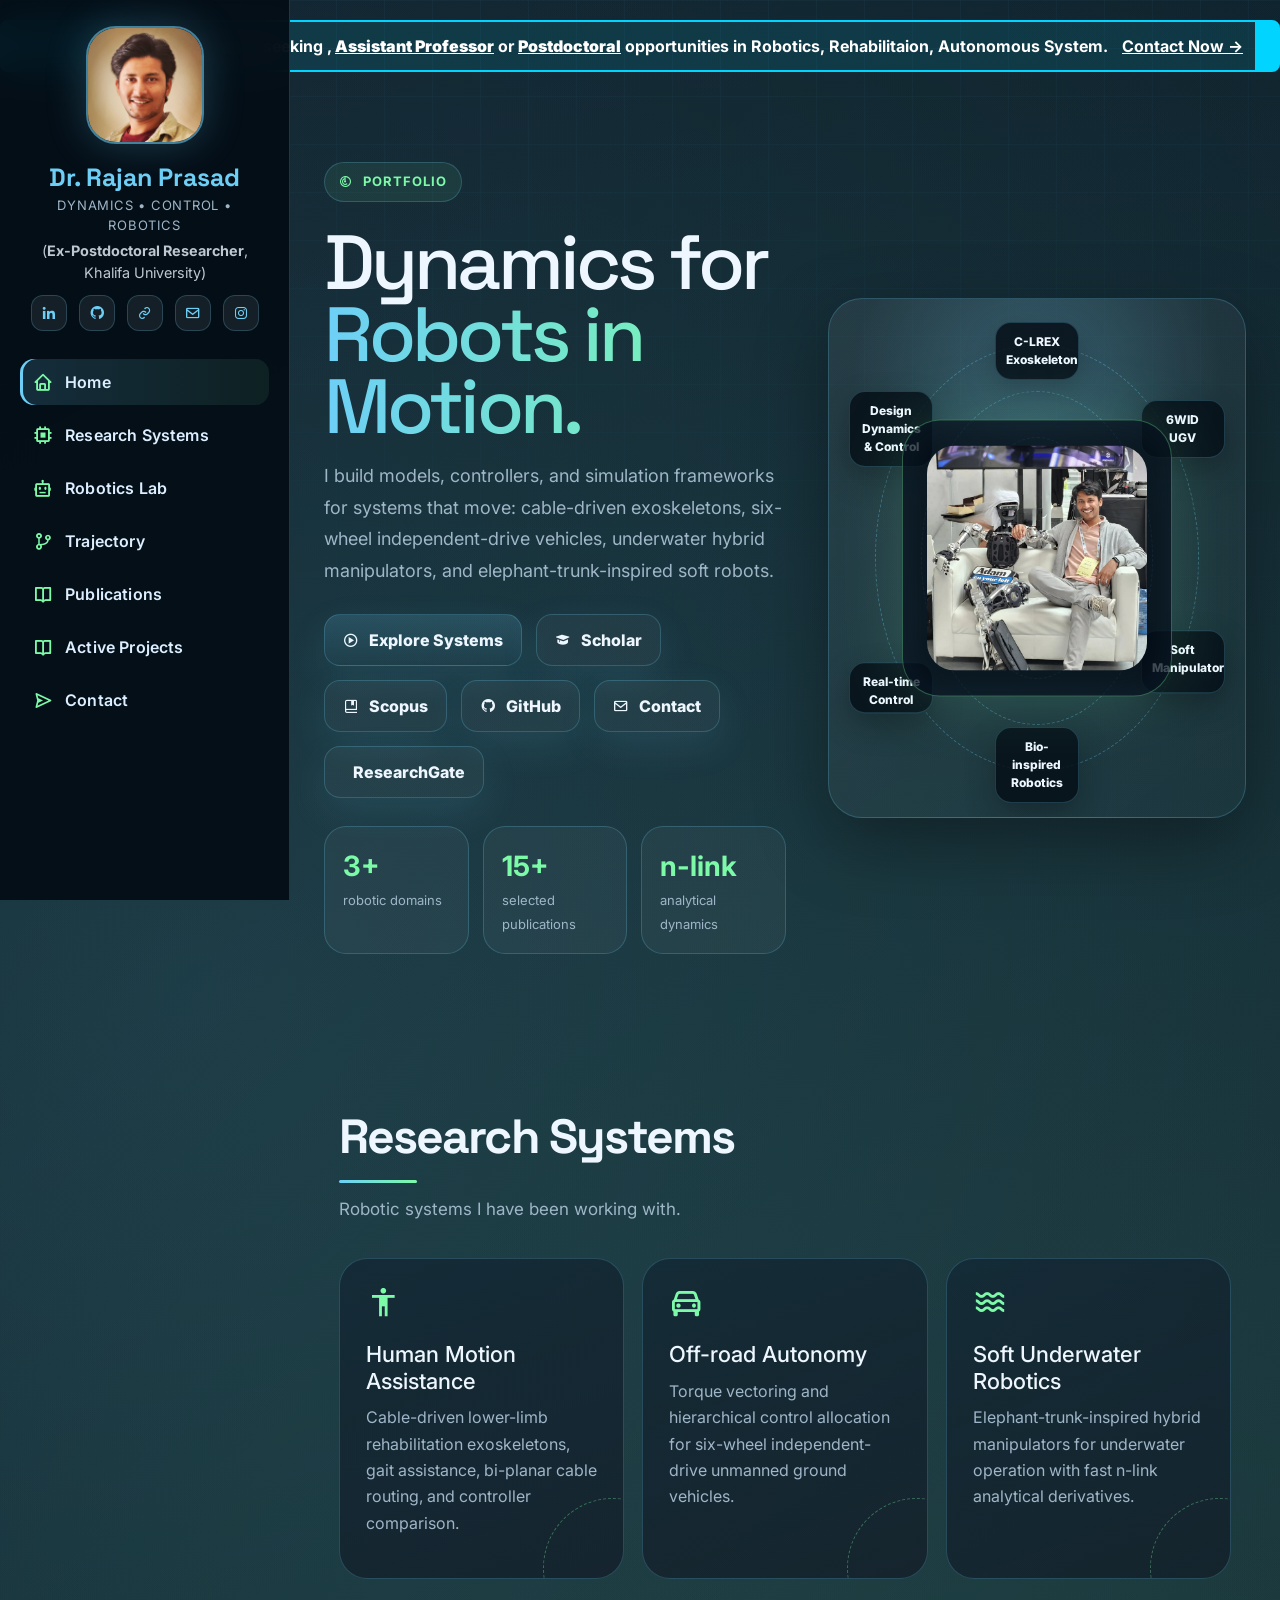
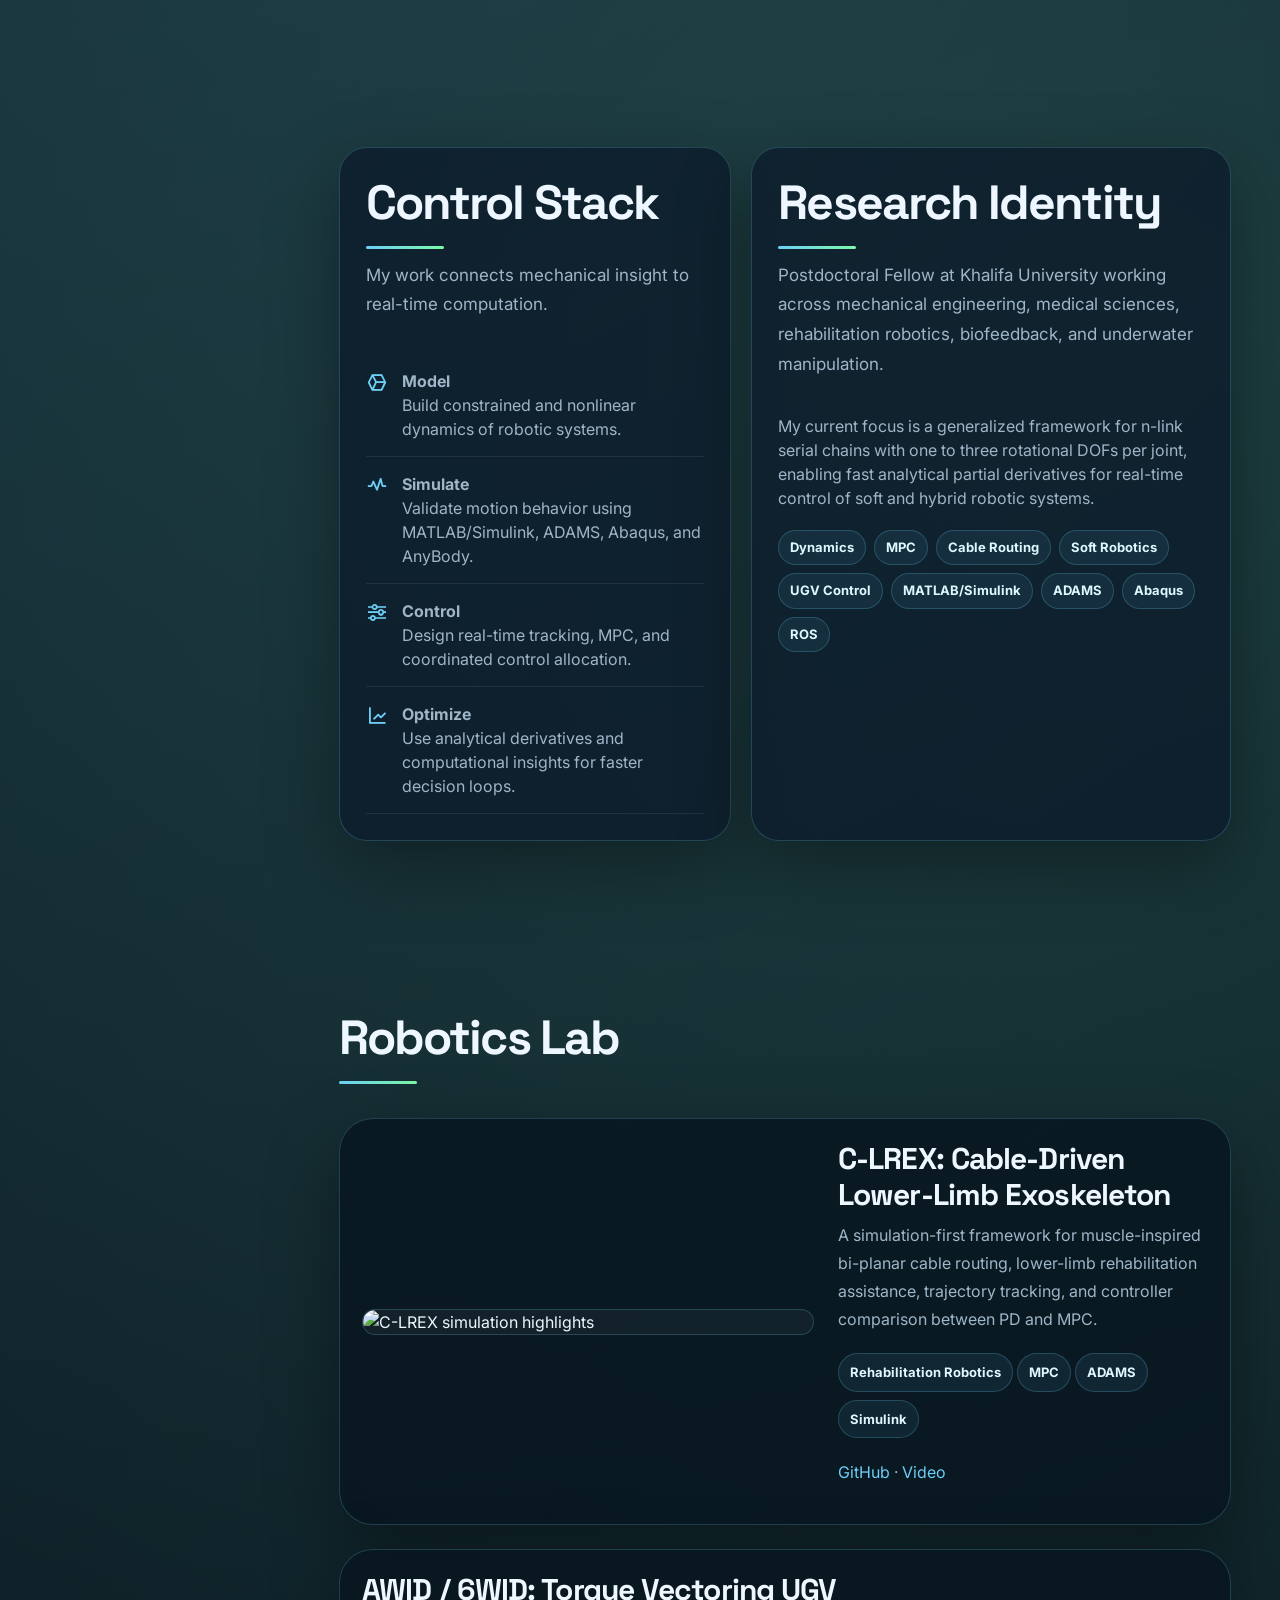
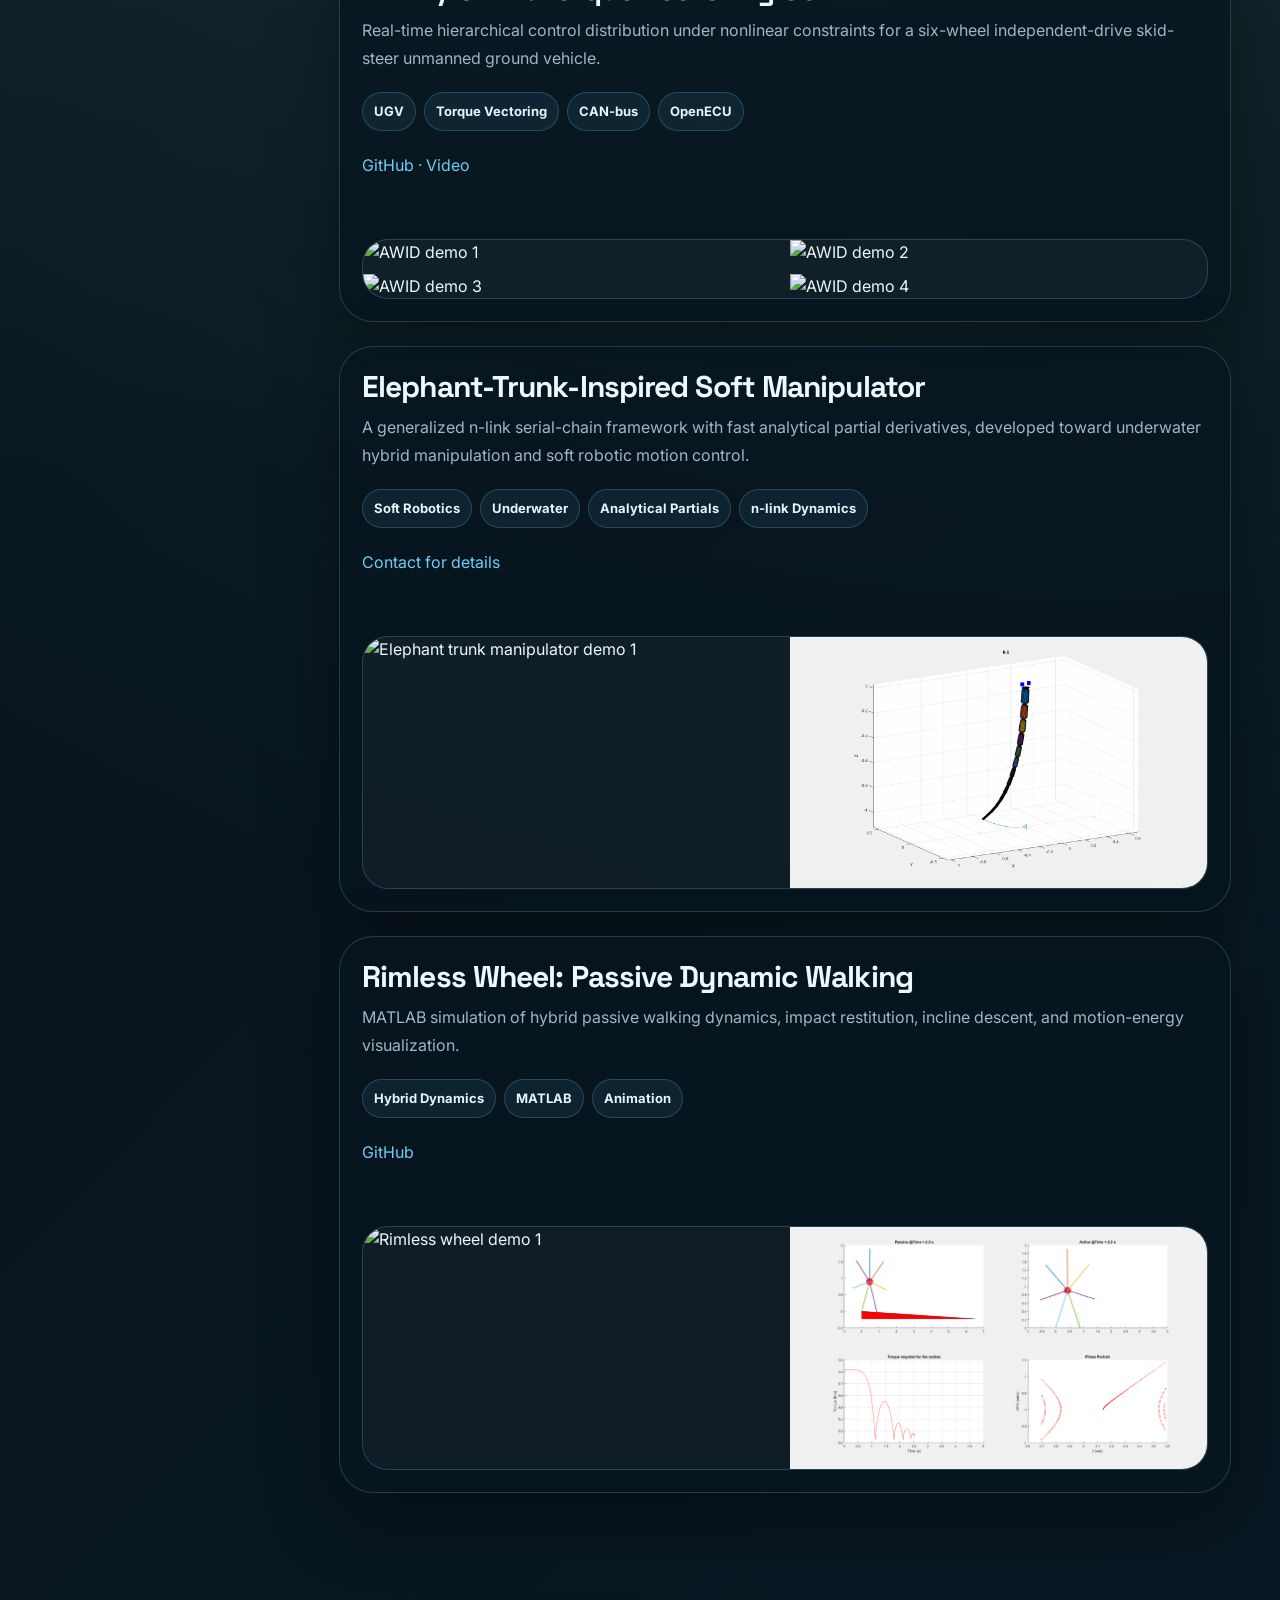
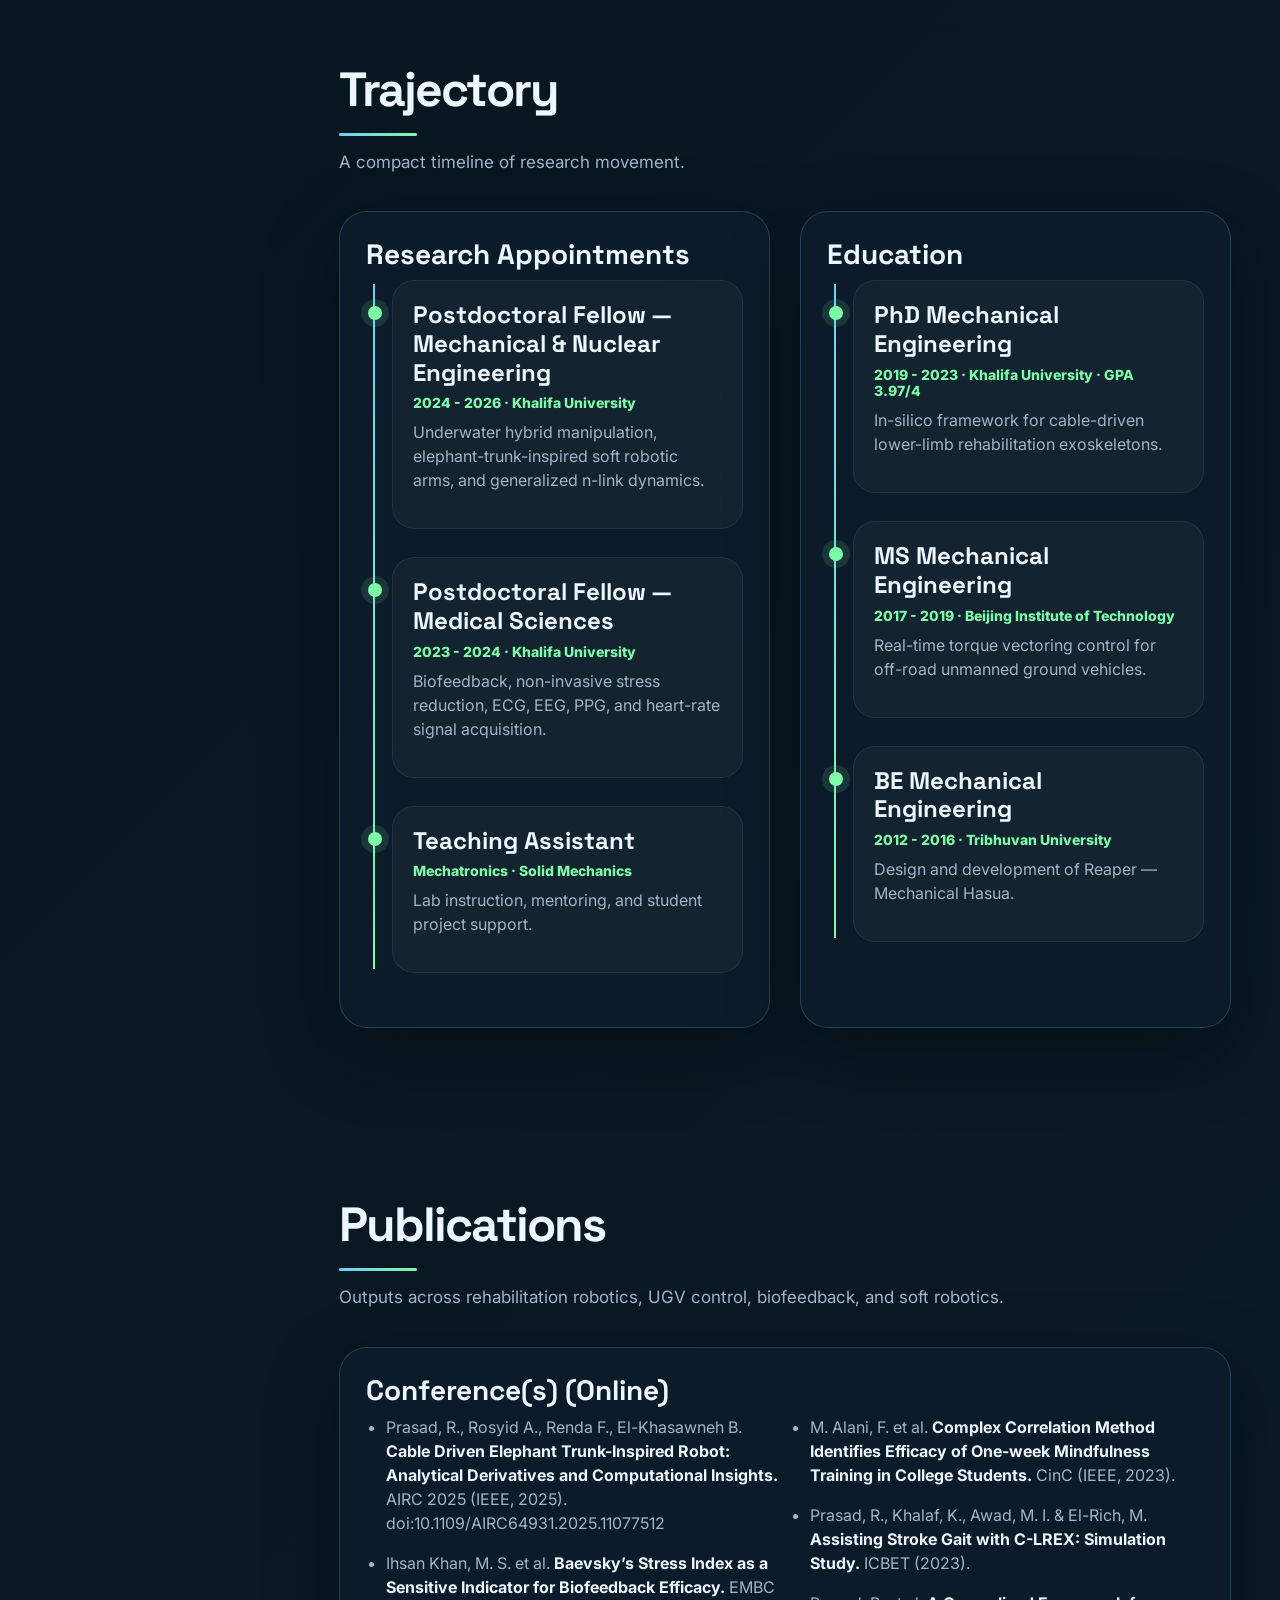
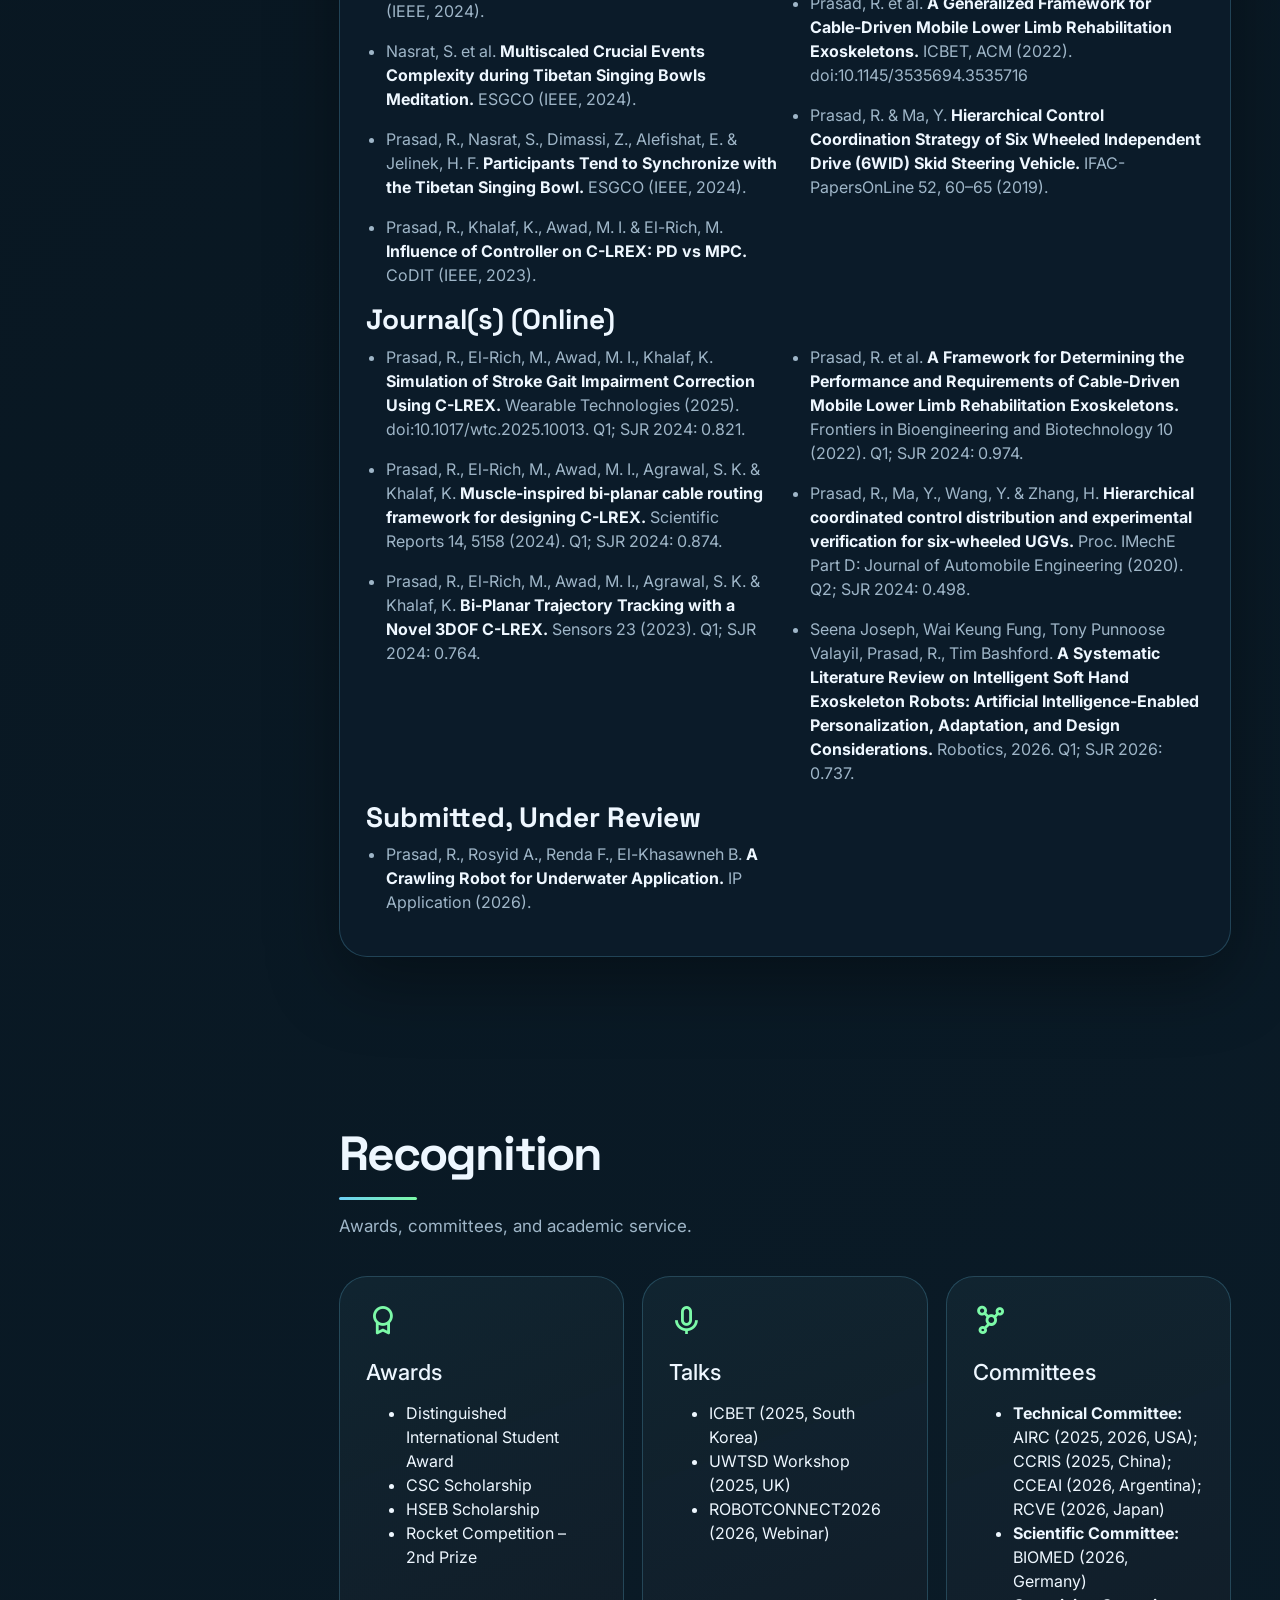
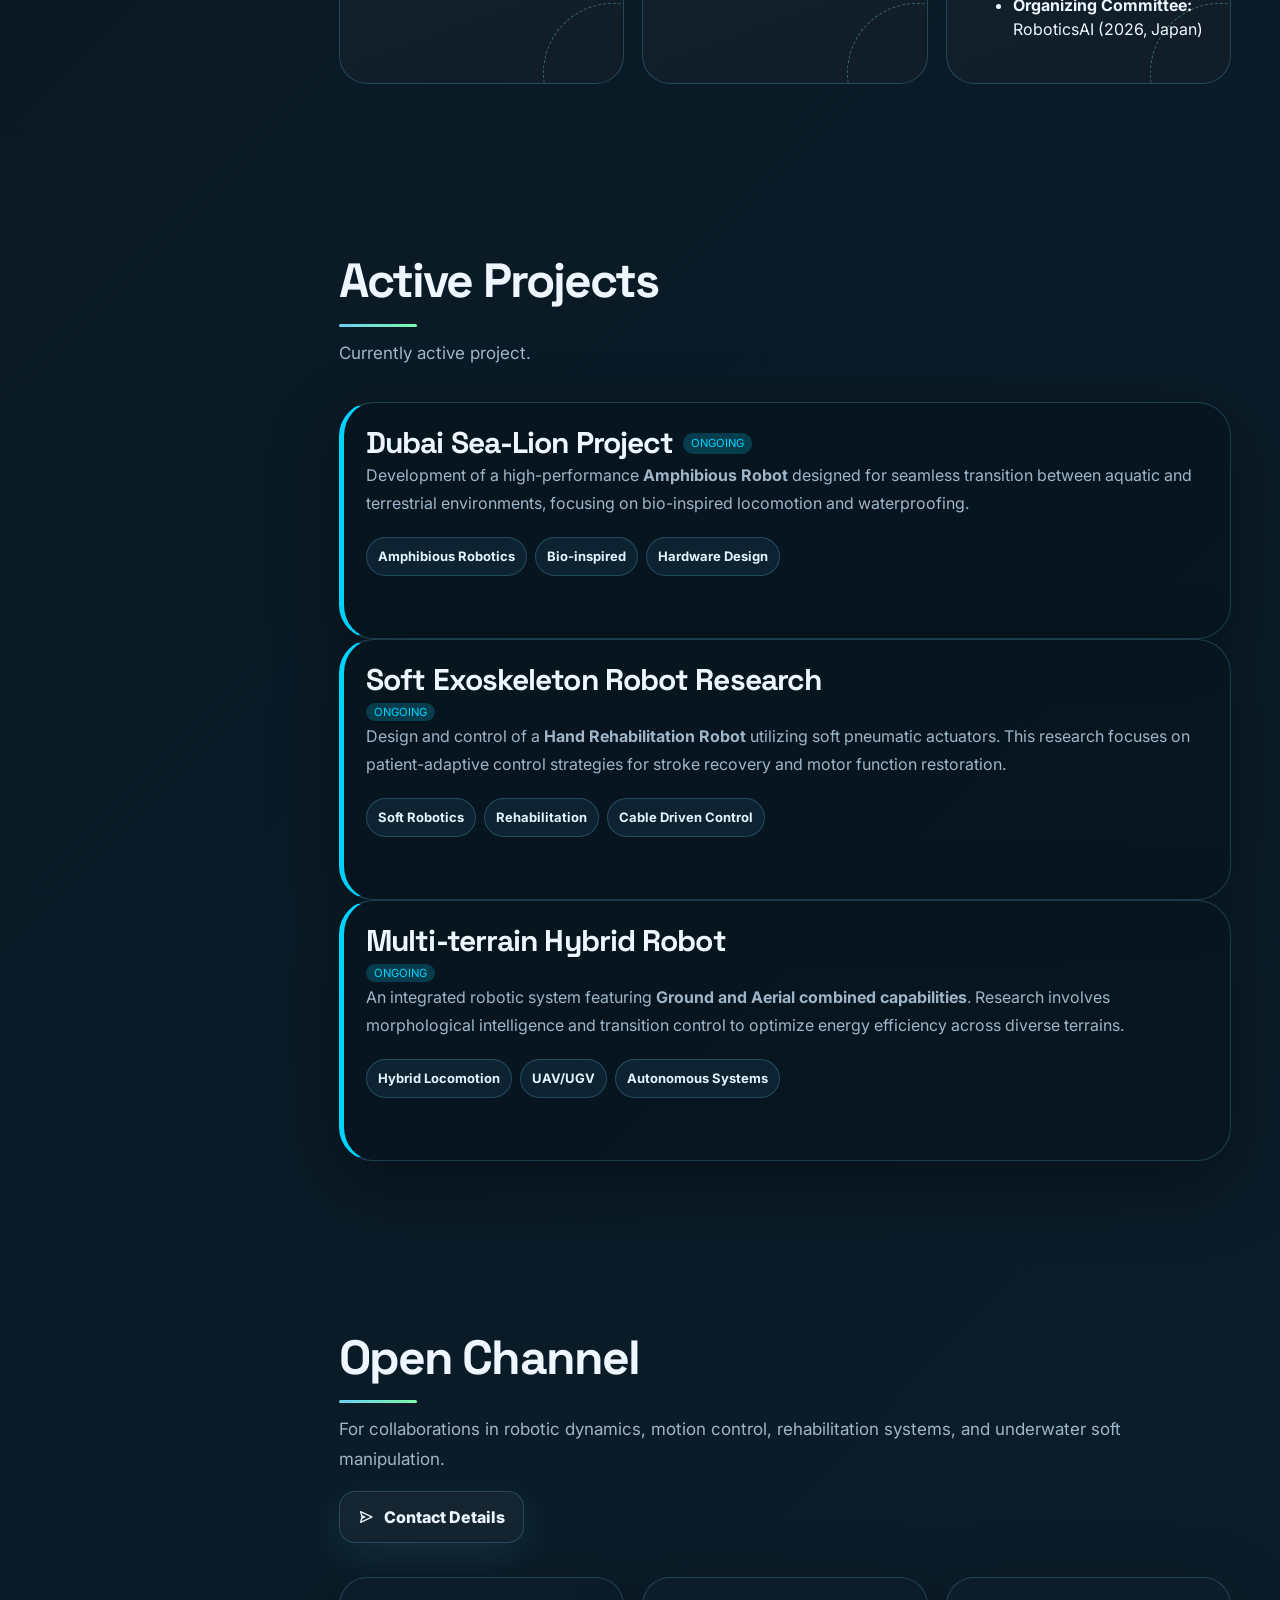
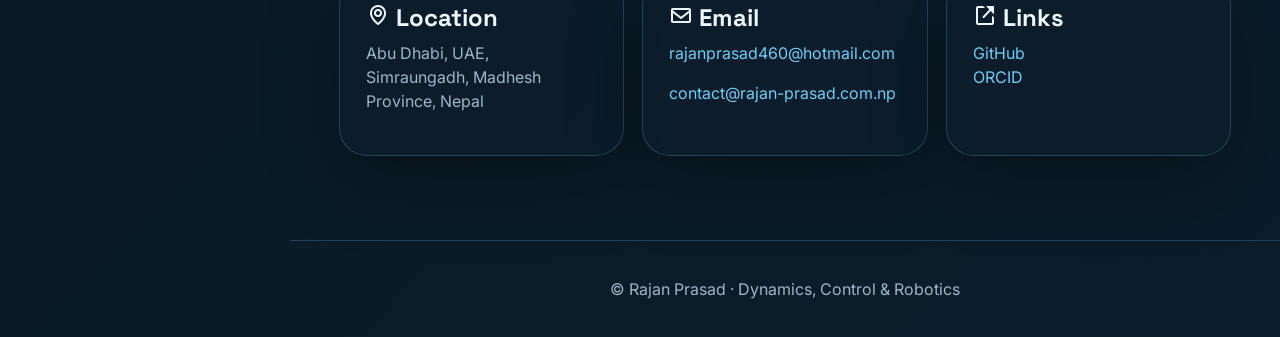
==== commit 8faf86bb: "Contact page link updated in main." ====
--- a/index.html
+++ b/index.html
@@ -1128,6 +1128,8 @@
           <div class="section-title" data-aos="fade-up">
             <h2>Open Channel</h2>
             <p>For collaborations in robotic dynamics, motion control, rehabilitation systems, and underwater soft manipulation.</p>
+			
+			<a class="btn-robot alt" href="https://rajan-prasad.com.np/contact" target="_blank" rel="noopener"><i class="bx bx-send"></i> Contact Details</a>
           </div>
           <div class="contact-panel">
             <div class="glass-card" data-aos="fade-up">
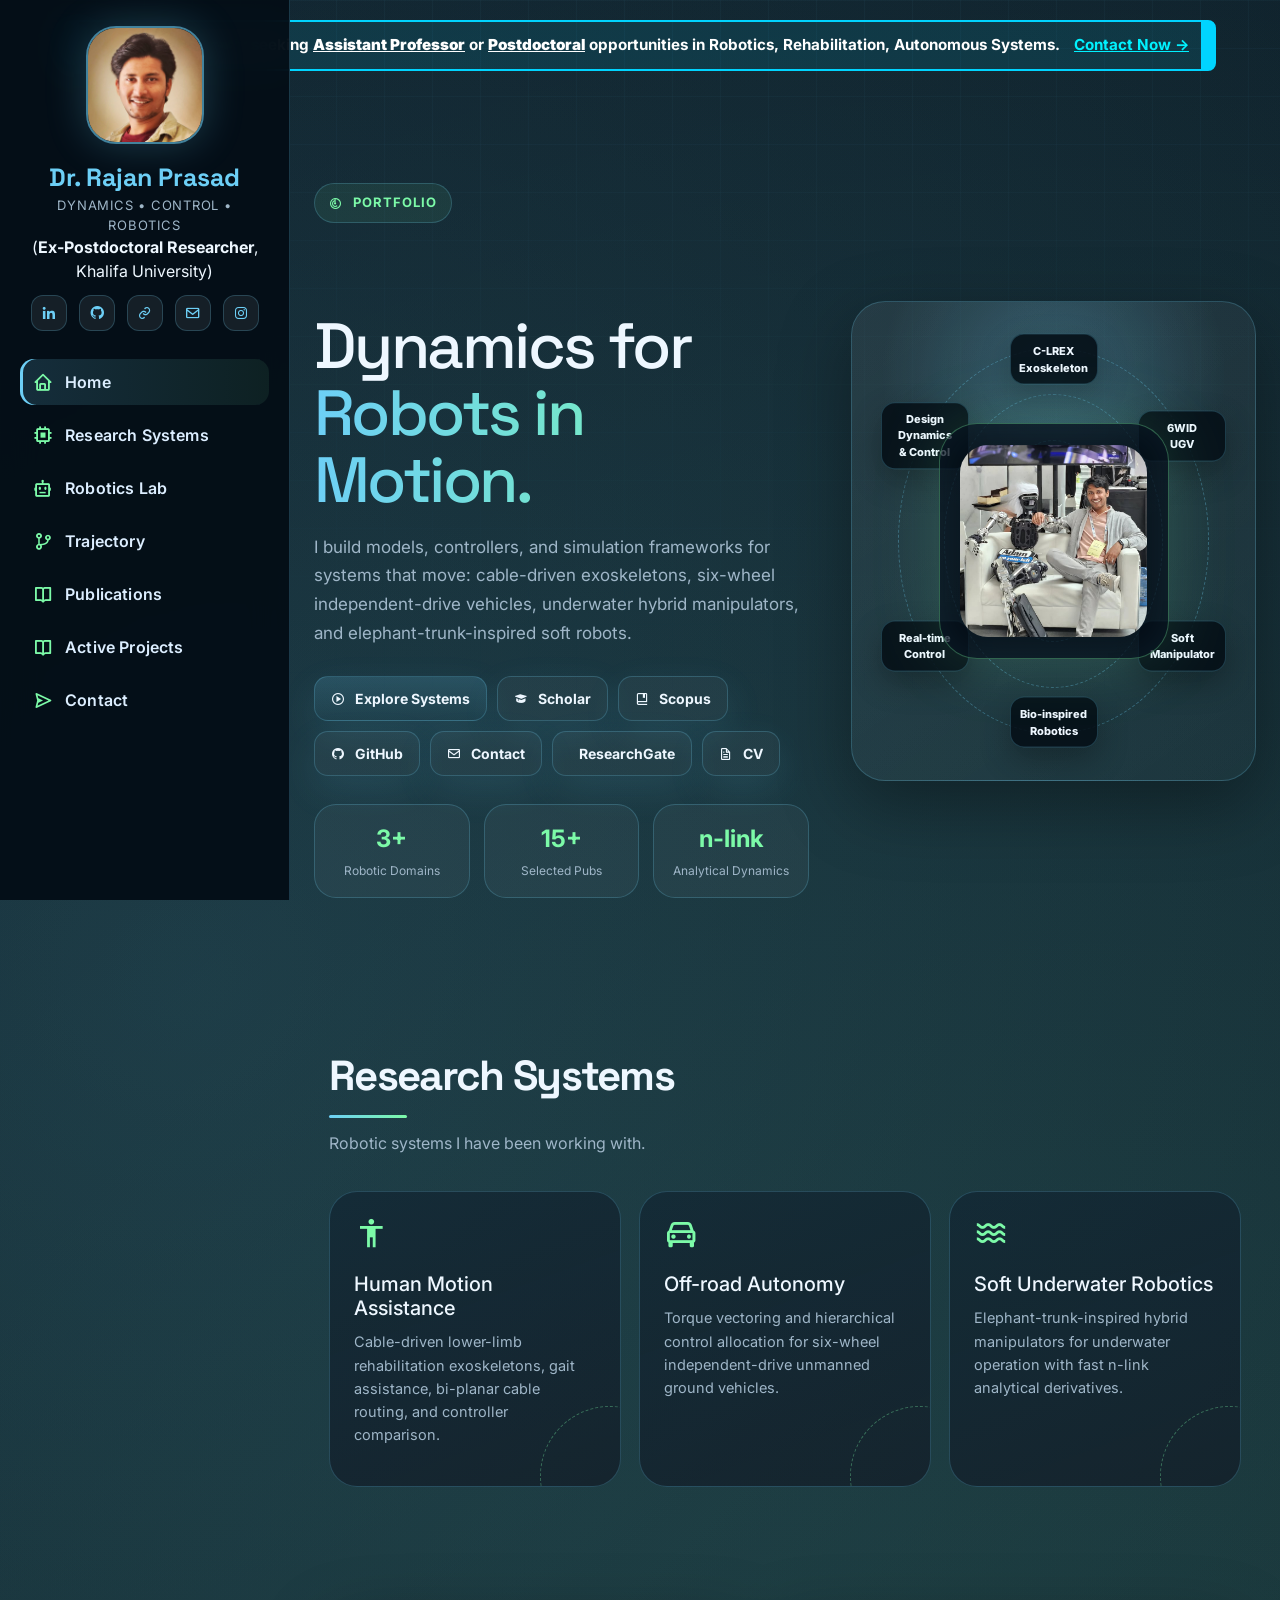
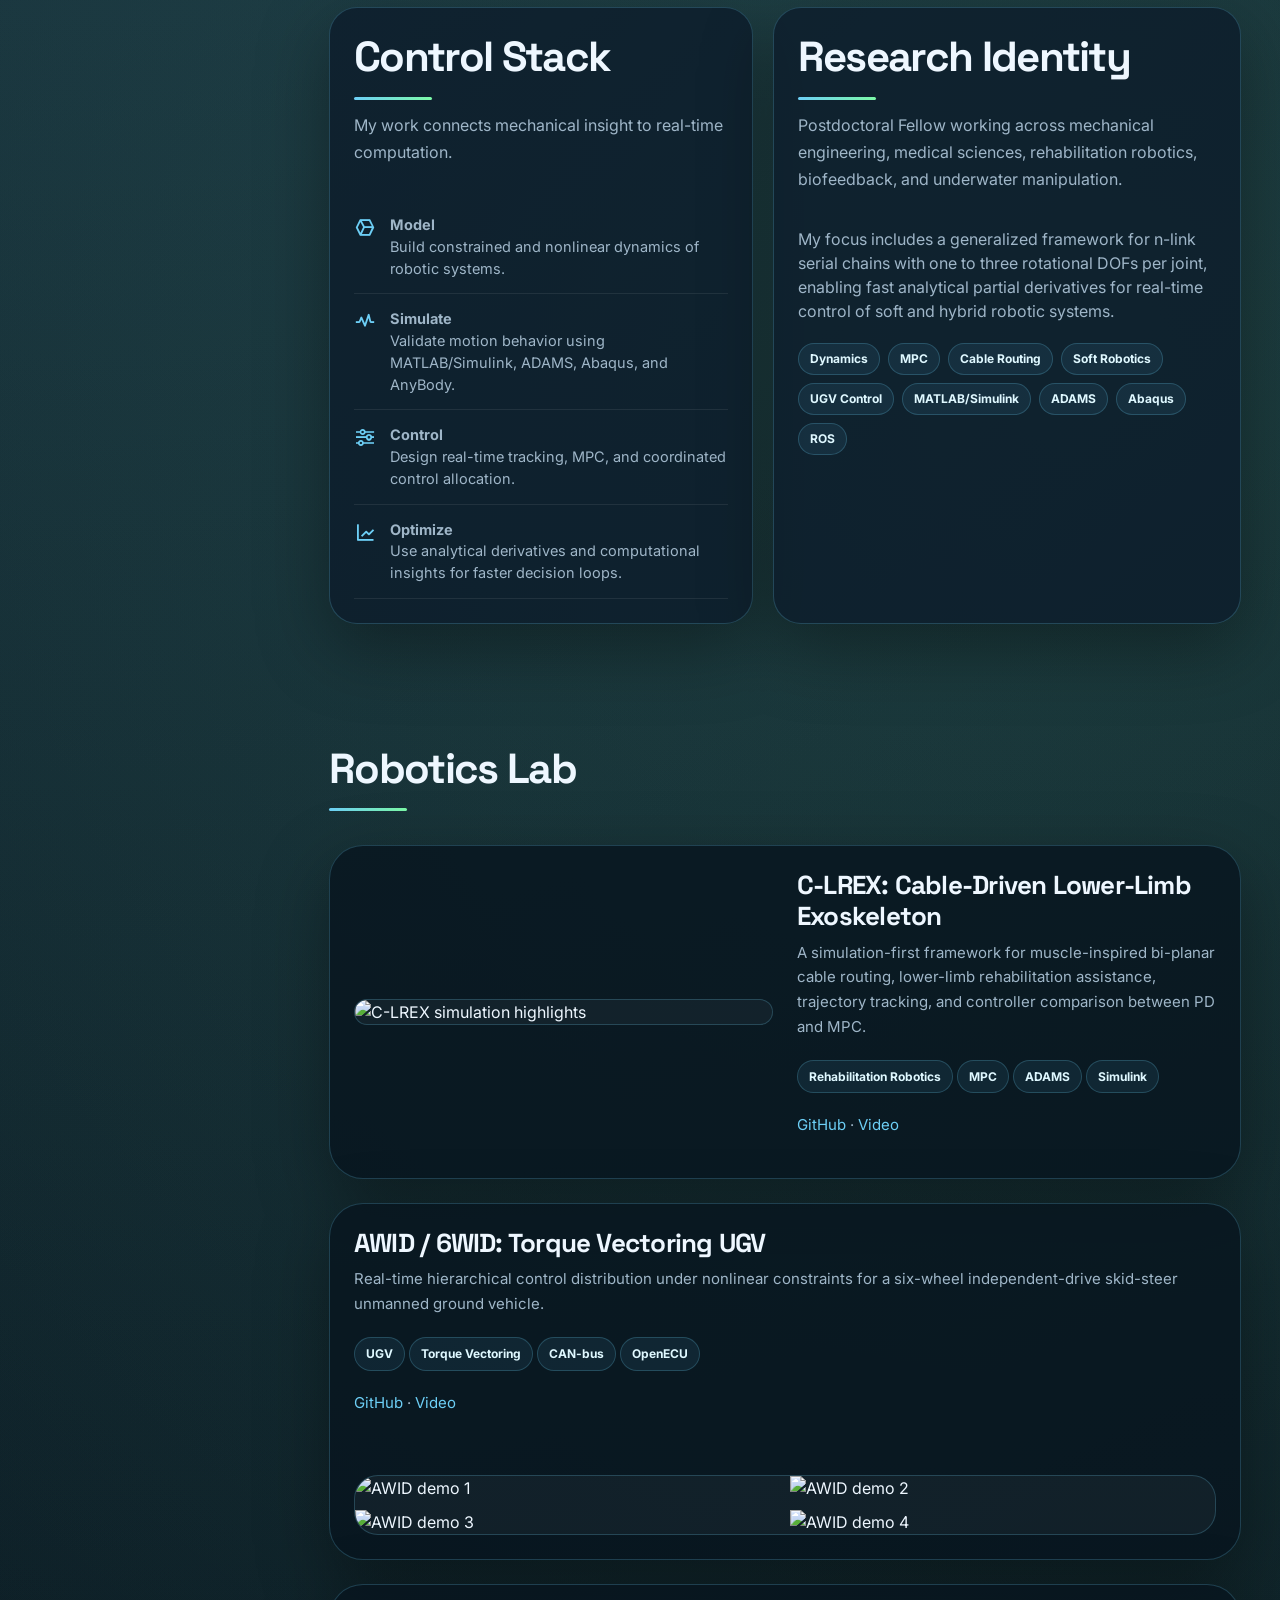
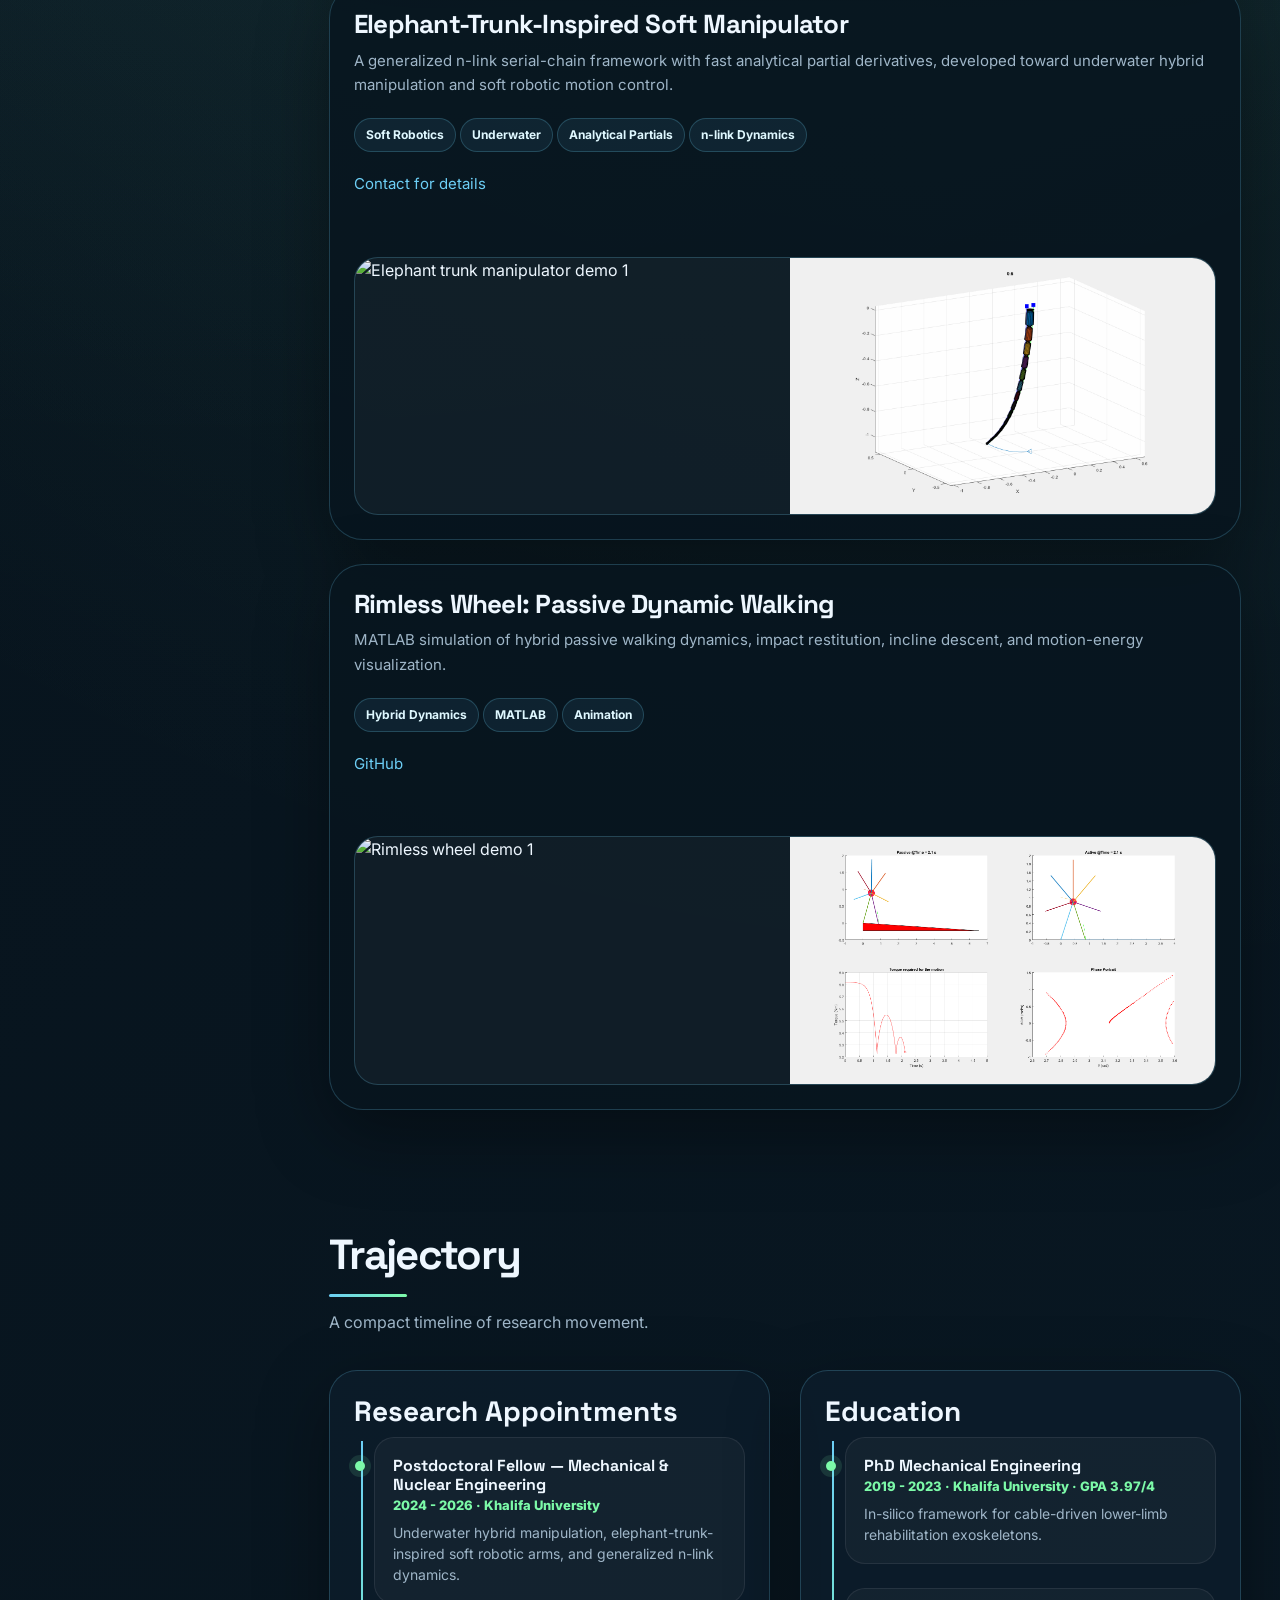
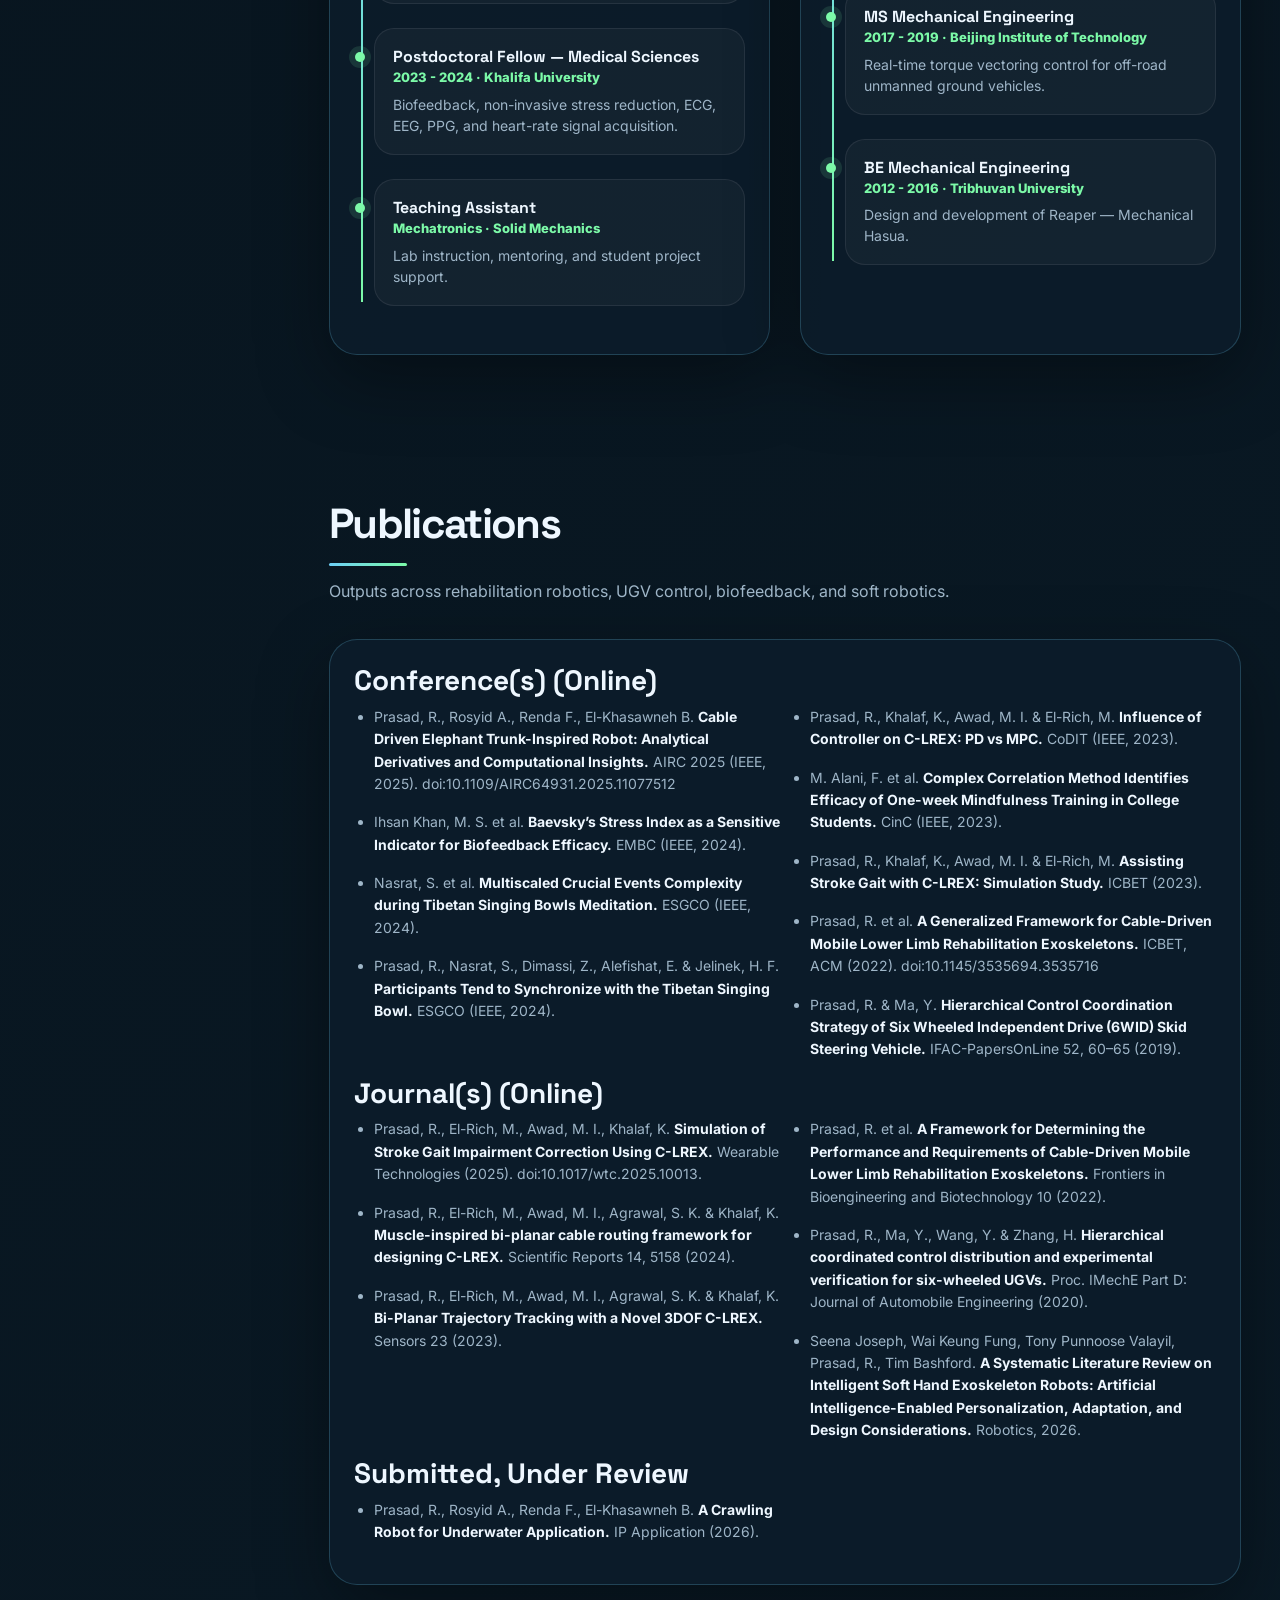
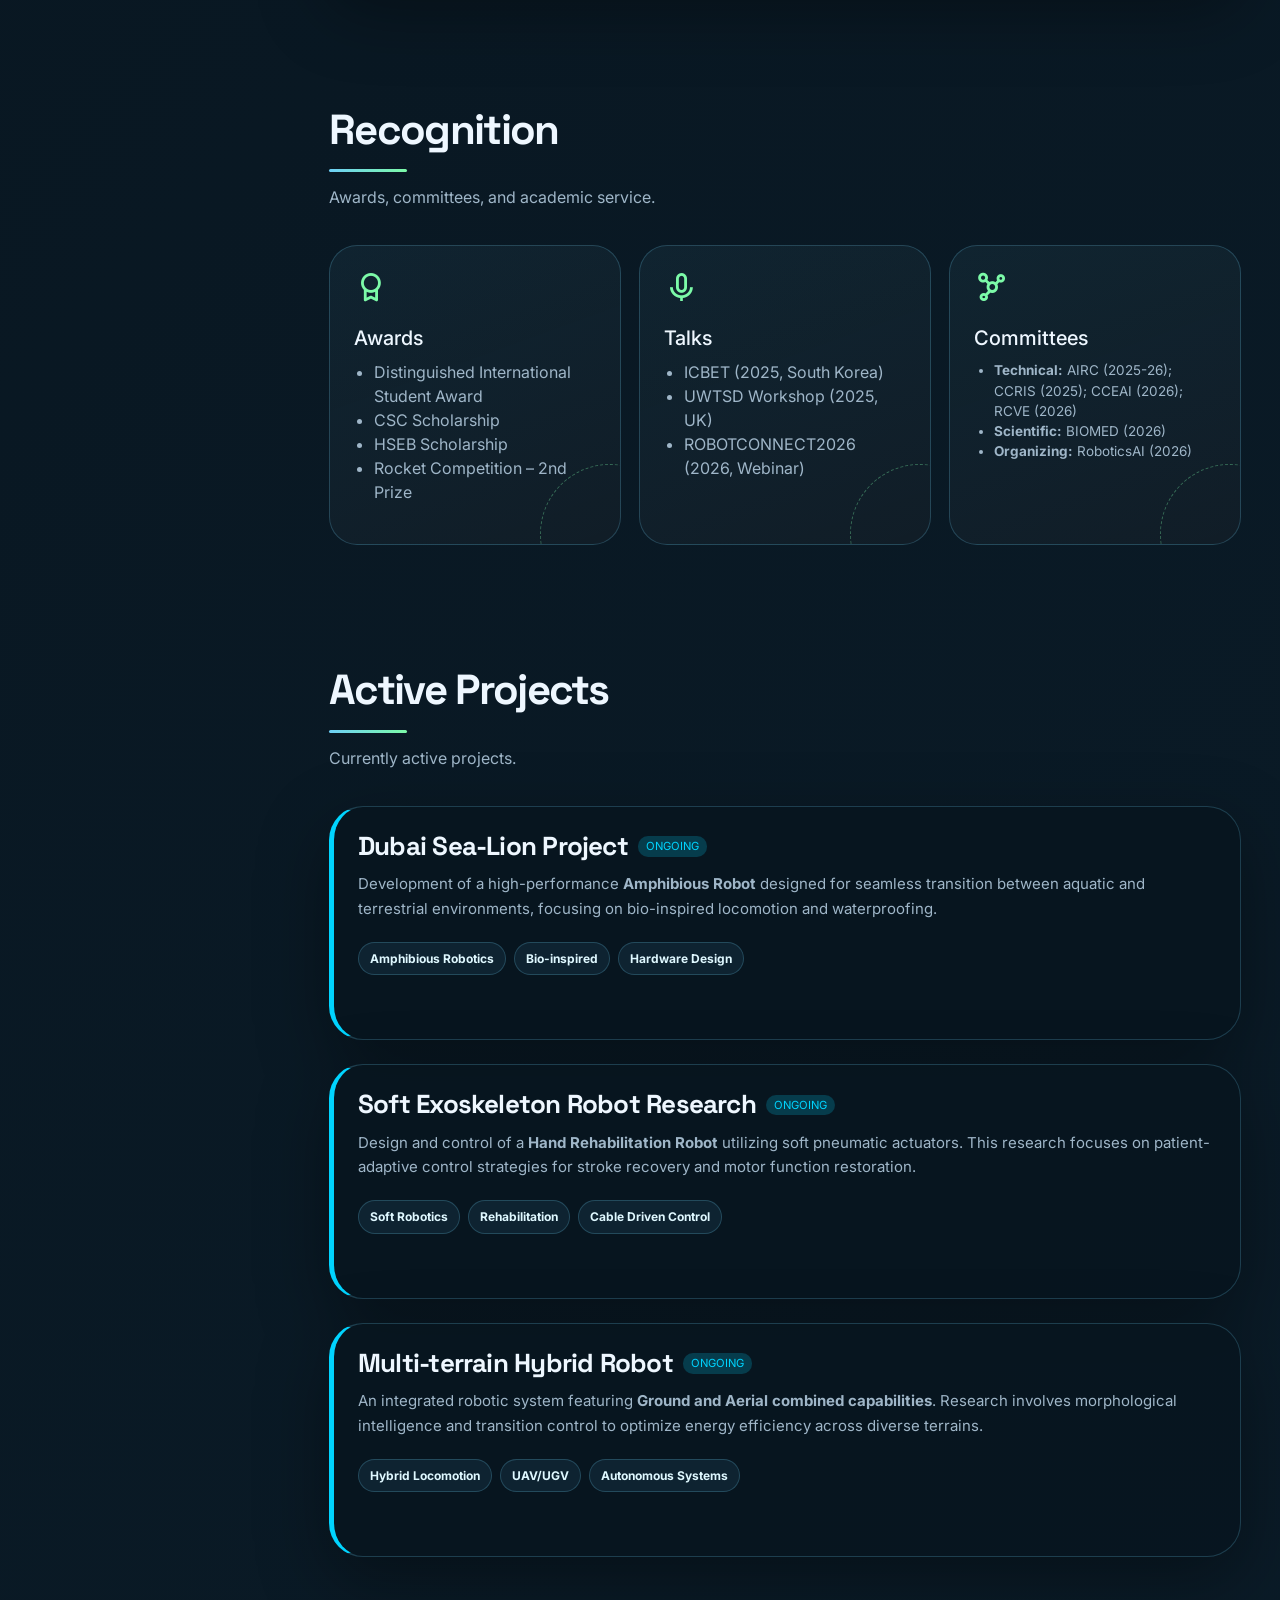
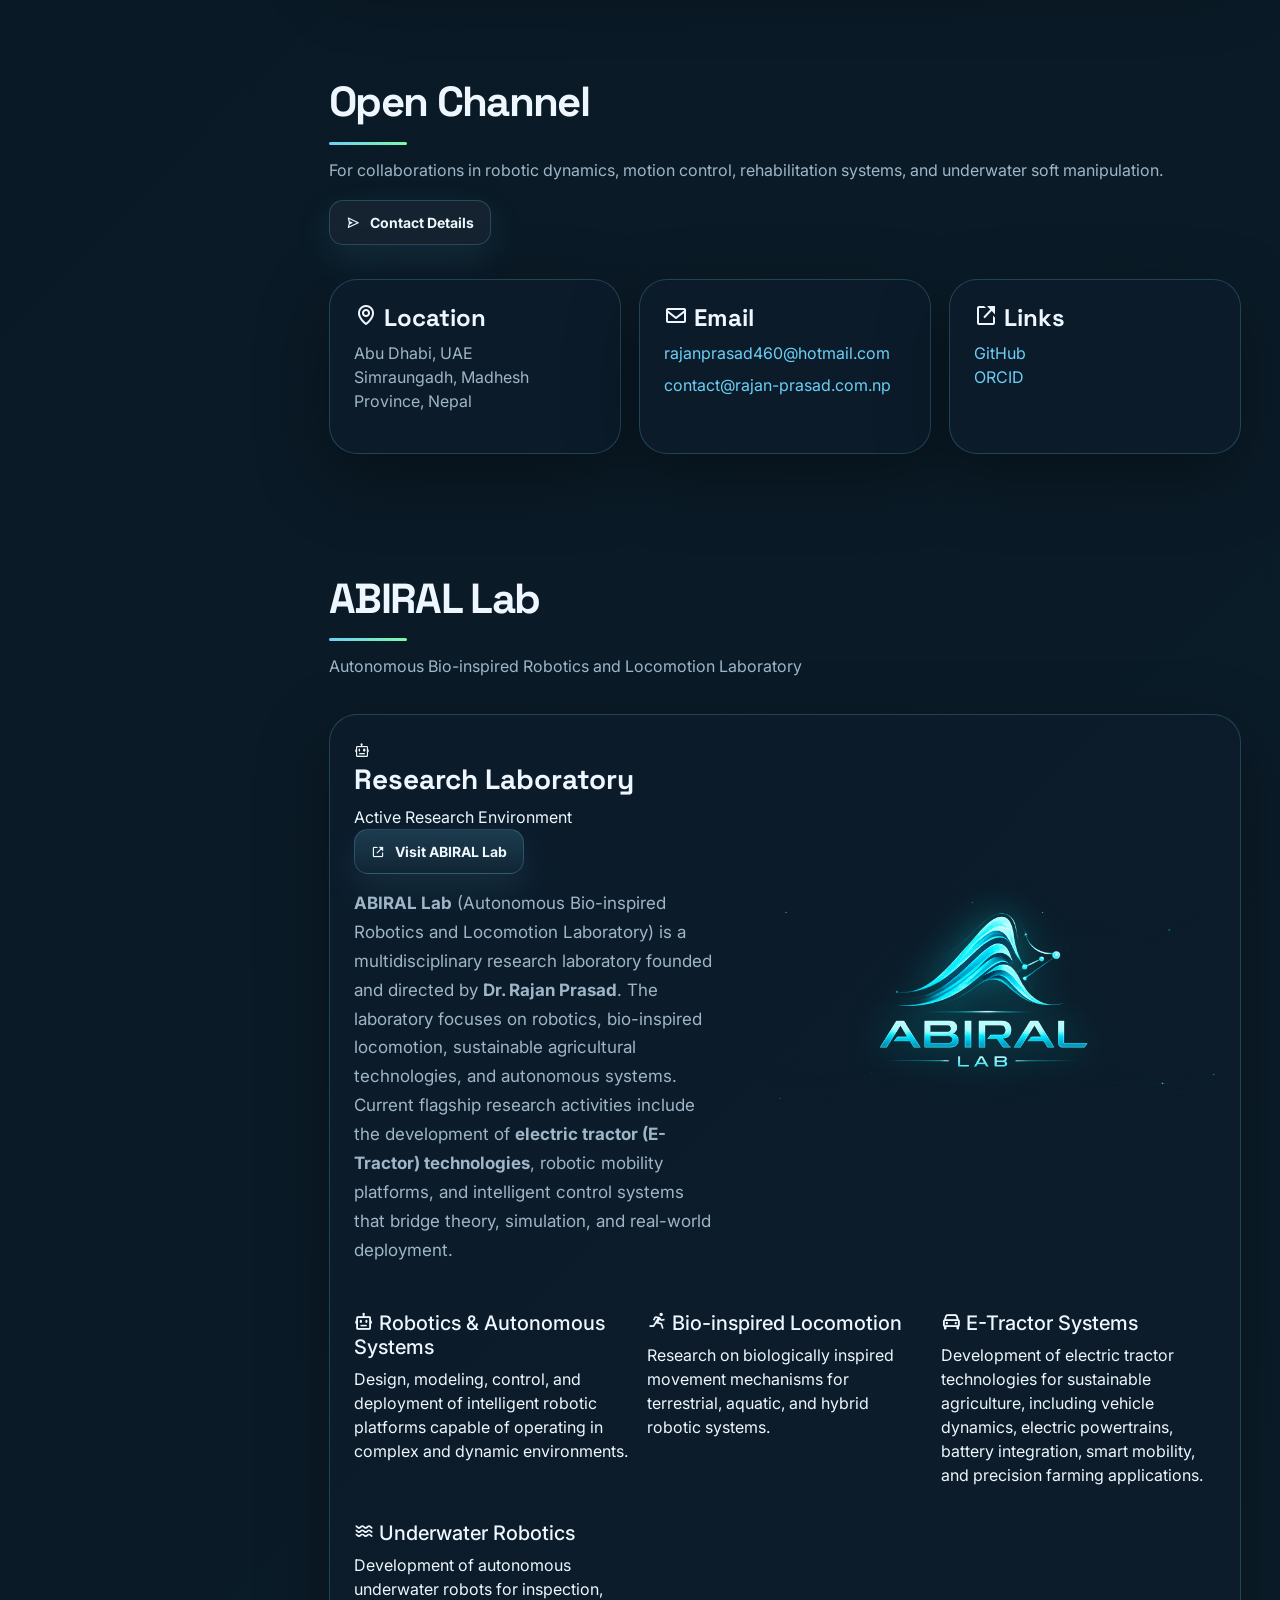
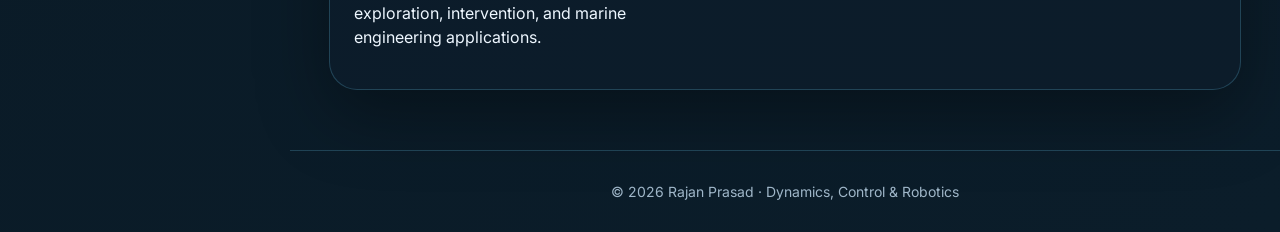
==== commit 9c90b4e1: "Upgraded to include Abiral Lab details and CV." ====
--- a/index.html
+++ b/index.html
@@ -32,680 +32,107 @@
     <link href="assets/vendor/icofont/icofont.min.css" rel="stylesheet" />
     <link href="assets/vendor/aos/aos.css" rel="stylesheet" />
 
-    <style>
-      :root {
-        --bg: #061018;
-        --bg2: #0b1d2a;
-        --panel: rgba(13, 29, 43, 0.82);
-        --panel2: rgba(255, 255, 255, 0.055);
-        --line: rgba(109, 207, 246, 0.22);
-        --text: #eef7ff;
-        --muted: #9fb6c8;
-        --cyan: #6dcff6;
-        --green: #7cfaa8;
-        --amber: #ffd166;
-        --danger: #ff6b6b;
-        --shadow: 0 24px 70px rgba(0, 0, 0, 0.35);
-      }
-
-      * { box-sizing: border-box; }
-      html { scroll-behavior: smooth; }
-      body {
-        margin: 0;
-        font-family: Inter, system-ui, -apple-system, BlinkMacSystemFont, "Segoe UI", sans-serif;
-        color: var(--text);
-        background:
-          radial-gradient(circle at 15% 10%, rgba(109, 207, 246, 0.18), transparent 30%),
-          radial-gradient(circle at 85% 20%, rgba(124, 250, 168, 0.12), transparent 28%),
-          linear-gradient(135deg, var(--bg), var(--bg2));
-        overflow-x: hidden;
-      }
-
-      body::before {
-        content: "";
-        position: fixed;
-        inset: 0;
-        pointer-events: none;
-        opacity: 0.18;
-        background-image:
-          linear-gradient(rgba(109, 207, 246, 0.22) 1px, transparent 1px),
-          linear-gradient(90deg, rgba(109, 207, 246, 0.22) 1px, transparent 1px);
-        background-size: 48px 48px;
-        mask-image: linear-gradient(to bottom, black, transparent 85%);
-        z-index: -2;
-      }
-
-      a { color: var(--cyan); text-decoration: none; }
-      a:hover { color: var(--green); text-decoration: none; }
-	  
-		/* Style the typing animation */
-		.typed {
-		  color: #00f2ff; /* Your new neon color */
-		  font-size: 32px; /* Increased from default */
-		  font-weight: 600;
-		  border-bottom: 2px solid #00f2ff;
-		  font-family: 'Orbitron', sans-serif; /* Matches your robotic theme */
-		}
-
-		/* Style the blinking cursor */
-		.typed-cursor {
-		  font-size: 32px; /* Match this to the .typed font-size */
-		  color: #00f2ff;
-		}
-
-
-
-      /* ===== Sidebar ===== */
-      #header {
-        position: fixed;
-        inset: 0 auto 0 0;
-        width: 290px;
-        z-index: 9997;
-        padding: 26px 20px;
-        background: rgba(4, 13, 22, 0.94);
-        border-right: 1px solid var(--line);
-        backdrop-filter: blur(18px);
-      }
-
-      .profile { text-align: center; }
-      .profile img {
-        width: 118px;
-        height: 118px;
-        object-fit: cover;
-        border-radius: 30px !important;
-        border: 2px solid rgba(109, 207, 246, 0.6);
-        box-shadow: 0 0 40px rgba(109, 207, 246, 0.24);
-      }
-
-      .profile h1 {
-        margin: 18px 0 4px;
-        font-family: "Space Grotesk", Inter, sans-serif;
-        font-size: 25px;
-        font-weight: 700;
-      }
-
-      .profile .role {
-        color: var(--muted);
-        font-size: 13px;
-        letter-spacing: 0.06em;
-        text-transform: uppercase;
-      }
-
-      .social-links a {
-        display: inline-grid;
-        place-items: center;
-        width: 36px;
-        height: 36px;
-        margin: 12px 4px 0;
-        border-radius: 12px;
-        background: rgba(255, 255, 255, 0.07);
-        border: 1px solid var(--line);
-      }
-
-      .nav-menu { margin-top: 28px; }
-      .nav-menu ul { list-style: none; padding: 0; margin: 0; }
-      .nav-menu li { margin: 7px 0; }
-      .nav-menu a {
-        display: flex;
-        align-items: center;
-        gap: 12px;
-        color: #dceeff;
-        padding: 11px 13px;
-        border-radius: 14px;
-        font-weight: 600;
-        letter-spacing: 0.01em;
-      }
-      .nav-menu a:hover,
-      .nav-menu .active a {
-        background: linear-gradient(90deg, rgba(109, 207, 246, 0.16), rgba(124, 250, 168, 0.08));
-        box-shadow: inset 3px 0 0 var(--cyan);
-      }
-      .nav-menu i { font-size: 20px; color: var(--green); }
-
-      .mobile-nav-toggle { display: none; }
-
-      #main, #hero { margin-left: 290px; }
-      section { padding: 84px 34px; }
-      .container { max-width: 1180px; }
-
-      /* ===== Hero ===== */
-      #hero {
-        min-height: 100vh;
-        display: grid;
-        place-items: center;
-        position: relative;
-        overflow: hidden;
-        padding: 70px 34px;
-      }
-
-      .hero-grid {
-        display: grid;
-        grid-template-columns: 1.05fr 0.95fr;
-        gap: 42px;
-        align-items: center;
-        width: 100%;
-        max-width: 1180px;
-      }
-
-      .eyebrow {
-        display: inline-flex;
-        align-items: center;
-        gap: 10px;
-        padding: 9px 14px;
-        border: 1px solid var(--line);
-        border-radius: 999px;
-        color: var(--green);
-        background: rgba(124, 250, 168, 0.08);
-        font-weight: 700;
-        font-size: 13px;
-        letter-spacing: 0.08em;
-        text-transform: uppercase;
-      }
-
-      .hero-title {
-        margin: 24px 0 18px;
-        font-family: "Space Grotesk", Inter, sans-serif;
-        font-size: clamp(42px, 6vw, 82px);
-        line-height: 0.94;
-        letter-spacing: -0.05em;
-      }
-
-      .hero-title span {
-        display: block;
-        background: linear-gradient(90deg, var(--cyan), var(--green));
-        -webkit-background-clip: text;
-        background-clip: text;
-        color: transparent;
-      }
-
-      .hero-copy {
-        max-width: 680px;
-        color: var(--muted);
-        font-size: 18px;
-        line-height: 1.75;
-      }
-
-      .hero-actions { display: flex; flex-wrap: wrap; gap: 14px; margin-top: 28px; }
-      .btn-robot {
-        display: inline-flex;
-        align-items: center;
-        gap: 10px;
-        padding: 13px 18px;
-        border-radius: 16px;
-        border: 1px solid var(--line);
-        background: linear-gradient(180deg, rgba(109, 207, 246, 0.18), rgba(109, 207, 246, 0.06));
-        color: var(--text);
-        font-weight: 800;
-        box-shadow: 0 14px 38px rgba(109, 207, 246, 0.11);
-      }
-      .btn-robot.alt { background: rgba(255,255,255,0.045); }
-
-      .robot-visual {
-        position: relative;
-        min-height: 520px;
-        border: 1px solid var(--line);
-        border-radius: 34px;
-        background:
-          linear-gradient(145deg, rgba(255,255,255,0.07), rgba(255,255,255,0.02)),
-          radial-gradient(circle at 50% 15%, rgba(109,207,246,.25), transparent 38%);
-        box-shadow: var(--shadow);
-        overflow: hidden;
-      }
-
-      .orbit {
-        position: absolute;
-        inset: 46px;
-        border: 1px dashed rgba(109, 207, 246, 0.34);
-        border-radius: 50%;
-        animation: spin 28s linear infinite;
-      }
-      .orbit:nth-child(2) { inset: 92px; animation-duration: 20s; animation-direction: reverse; }
-      .orbit:nth-child(3) { inset: 138px; animation-duration: 16s; }
-      @keyframes spin { to { transform: rotate(360deg); } }
-
-      .robot-core {
-        position: absolute;
-        left: 50%;
-        top: 50%;
-        transform: translate(-50%, -50%);
-        width: min(270px, 70%);
-        aspect-ratio: 1;
-        border-radius: 38px;
-        border: 1px solid rgba(124, 250, 168, 0.35);
-        background: rgba(4, 13, 22, 0.75);
-        box-shadow: 0 0 70px rgba(124, 250, 168, 0.16), inset 0 0 40px rgba(109, 207, 246, 0.08);
-        display: grid;
-        place-items: center;
-      }
-
-      .robot-core img {
-        width: 82%;
-        height: 82%;
-        object-fit: cover;
-        border-radius: 28px;
-        filter: saturate(0.9) contrast(1.1);
-      }
-
-      .node {
-        position: absolute;
-        width: 84px;
-        padding: 10px;
-        border-radius: 16px;
-        border: 1px solid var(--line);
-        background: rgba(6, 16, 24, 0.86);
-        color: var(--text);
-        font-size: 12px;
-        font-weight: 800;
-        text-align: center;
-        box-shadow: 0 12px 30px rgba(0,0,0,.28);
-      }
-      .node.n1 { left: 24px; top: 72px; }
-      .node.n2 { right: 28px; top: 92px; }
-      .node.n3 { left: 38px; bottom: 92px; }
-      .node.n4 { right: 36px; bottom: 78px; }
-
-      .metric-strip {
-        display: grid;
-        grid-template-columns: repeat(3, 1fr);
-        gap: 14px;
-        margin-top: 28px;
-      }
-      .metric {
-        padding: 18px;
-        border: 1px solid var(--line);
-        border-radius: 22px;
-        background: rgba(255,255,255,0.045);
-      }
-      .metric strong { display: block; font-size: 28px; color: var(--green); }
-      .metric span { color: var(--muted); font-size: 13px; }
-
-      /* ===== Common sections ===== */
-      .section-title { margin-bottom: 34px; }
-      .section-title h2 {
-        font-family: "Space Grotesk", Inter, sans-serif;
-        font-size: clamp(30px, 4vw, 48px);
-        font-weight: 800;
-        letter-spacing: -0.04em;
-        margin-bottom: 12px;
-      }
-      .section-title h2::after {
-        content: "";
-        display: block;
-        width: 78px;
-        height: 3px;
-        margin-top: 14px;
-        background: linear-gradient(90deg, var(--cyan), var(--green));
-        border-radius: 999px;
-      }
-      .section-title p { color: var(--muted); max-width: 860px; font-size: 17px; line-height: 1.75; }
-
-      .glass-card {
-        height: 100%;
-        padding: 26px;
-        border: 1px solid var(--line);
-        border-radius: 28px;
-        background: var(--panel);
-        box-shadow: var(--shadow);
-      }
-      .glass-card h3, .glass-card h4 {
-        font-family: "Space Grotesk", Inter, sans-serif;
-        font-weight: 700;
-      }
-      .muted { color: var(--muted); }
-
-      .systems-grid {
-        display: grid;
-        grid-template-columns: repeat(3, 1fr);
-        gap: 18px;
-      }
-      .system-card {
-        padding: 26px;
-        min-height: 230px;
-        border: 1px solid var(--line);
-        border-radius: 28px;
-        background:
-          linear-gradient(160deg, rgba(109, 207, 246, 0.08), rgba(255,255,255,0.035)),
-          rgba(8, 21, 31, 0.78);
-        position: relative;
-        overflow: hidden;
-      }
-      .system-card::after {
-        content: "";
-        position: absolute;
-        width: 140px;
-        height: 140px;
-        right: -60px;
-        bottom: -60px;
-        border-radius: 50%;
-        border: 1px dashed rgba(124, 250, 168, 0.35);
-      }
-      .system-card i { font-size: 34px; color: var(--green); }
-      .system-card h3 { margin: 18px 0 10px; font-size: 22px; }
-      .system-card p { color: var(--muted); line-height: 1.65; }
-
-      .lab-map {
-        display: grid;
-        grid-template-columns: 0.9fr 1.1fr;
-        gap: 20px;
-        align-items: stretch;
-      }
-      .signal-list { list-style: none; padding: 0; margin: 0; }
-      .signal-list li {
-        display: flex;
-        gap: 14px;
-        padding: 15px 0;
-        border-bottom: 1px solid rgba(255,255,255,.08);
-        color: var(--muted);
-      }
-      .signal-list i { color: var(--cyan); font-size: 22px; margin-top: 2px; }
-
-      .project-showcase {
-        display: grid;
-        gap: 24px;
-      }
-      .project-card {
-        display: grid;
-        grid-template-columns: 1.1fr 0.9fr;
-        gap: 24px;
-        align-items: center;
-        padding: 22px;
-        border: 1px solid var(--line);
-        border-radius: 34px;
-        background: rgba(8, 21, 31, 0.82);
-        box-shadow: var(--shadow);
-      }
-      .project-card:nth-child(even) { grid-template-columns: 0.9fr 1.1fr; }
-      .project-card:nth-child(even) .project-media { order: 2; }
-      .project-card:nth-child(even) .project-info { order: 1; }
-      .project-media {
-        border-radius: 26px;
-        overflow: hidden;
-        border: 1px solid var(--line);
-        background: rgba(255,255,255,.04);
-      }
-      .project-media img { width: 100%; display: block; object-fit: contain; }
-      .media-grid {
-        display: grid;
-        grid-template-columns: repeat(2, 1fr);
-        gap: 10px;
-        padding: 10px;
-      }
-      .media-grid img { border-radius: 18px; background: #07111a; }
-      .project-info h3 {
-        font-family: "Space Grotesk", Inter, sans-serif;
-        font-size: 30px;
-        font-weight: 800;
-        letter-spacing: -0.03em;
-      }
-      .project-info p { color: var(--muted); line-height: 1.75; }
-      .chip {
-        display: inline-block;
-        margin: 4px 4px 4px 0;
-        padding: 7px 11px;
-        border-radius: 999px;
-        border: 1px solid var(--line);
-        background: rgba(109,207,246,.08);
-        color: #dff8ff;
-        font-size: 13px;
-        font-weight: 700;
-      }
-
-      .timeline {
-        position: relative;
-        padding-left: 26px;
-      }
-      .timeline::before {
-        content: "";
-        position: absolute;
-        left: 7px;
-        top: 4px;
-        bottom: 4px;
-        width: 2px;
-        background: linear-gradient(var(--cyan), var(--green));
-      }
-      .time-item {
-        position: relative;
-        margin-bottom: 28px;
-        padding: 20px;
-        border-radius: 22px;
-        border: 1px solid rgba(255,255,255,.08);
-        background: rgba(255,255,255,.035);
-      }
-      .time-item::before {
-        content: "";
-        position: absolute;
-        left: -25px;
-        top: 25px;
-        width: 14px;
-        height: 14px;
-        border-radius: 50%;
-        background: var(--green);
-        box-shadow: 0 0 0 7px rgba(124,250,168,.12);
-      }
-      .time-item h4 { color: var(--text); font-weight: 800; }
-      .time-item h5 { color: var(--green); font-size: 14px; font-weight: 800; }
-      .time-item p, .time-item li { color: var(--muted); }
-
-      .pub-list {
-        columns: 2;
-        column-gap: 30px;
-        padding-left: 20px;
-        color: var(--muted);
-      }
-      .pub-list li { break-inside: avoid; margin-bottom: 16px; }
-      .pub-list strong { color: var(--text); }
-
-      .contact-panel {
-        display: grid;
-        grid-template-columns: repeat(3, 1fr);
-        gap: 18px;
-      }
-
-      footer {
-        margin-left: 290px;
-        padding: 36px;
-        color: var(--muted);
-        text-align: center;
-        border-top: 1px solid var(--line);
-      }
-
-      @media (max-width: 1199px) {
-        #header { transform: translateX(-100%); }
-        #main, #hero, footer { margin-left: 0; }
-        .mobile-nav-toggle {
-          display: grid;
-          position: fixed;
-          right: 18px;
-          top: 18px;
-          z-index: 9999;
-          width: 46px;
-          height: 46px;
-          place-items: center;
-          border: 1px solid var(--line);
-          border-radius: 14px;
-          color: var(--text);
-          background: rgba(4, 13, 22, 0.9);
-        }
-        body.mobile-nav-active #header { transform: translateX(0); transition: 0.3s ease; }
-      }
-
-      @media (max-width: 992px) {
-        .hero-grid, .lab-map, .project-card, .project-card:nth-child(even), .contact-panel {
-          grid-template-columns: 1fr;
-        }
-        .project-card:nth-child(even) .project-media,
-        .project-card:nth-child(even) .project-info { order: initial; }
-        .systems-grid { grid-template-columns: repeat(2, 1fr); }
-        .robot-visual { min-height: 430px; }
-      }
-
-      @media (max-width: 640px) {
-        section, #hero { padding-left: 18px; padding-right: 18px; }
-        .systems-grid, .metric-strip { grid-template-columns: 1fr; }
-        .pub-list { columns: 1; }
-        .media-grid { grid-template-columns: 1fr; }
-        .robot-visual { min-height: 360px; }
-        .node { display: none; }
-      }
-	  
-	  	<!-- Add this small animation to your CSS file or a <style> block -->
-
-		@keyframes pulse {
-		  0% { transform: scale(0.98); box-shadow: 0 0 0 0 rgba(0, 212, 255, 0.7); }
-		  70% { transform: scale(1); box-shadow: 0 0 0 10px rgba(0, 212, 255, 0); }
-		  100% { transform: scale(0.98); box-shadow: 0 0 0 0 rgba(0, 212, 255, 0); }
-		}
-		
-		@keyframes blinker {
-		  50% {
-			opacity: 0.3;
-			box-shadow: 0 0 20px #00d4ff;
-		  }
-}
-		
-    </style>
+    <link rel="stylesheet" href="style.css" />
   </head>
 
   <body>
-    <button type="button" class="mobile-nav-toggle d-xl-none">
+    <button type="button" class="mobile-nav-toggle d-xl-none" id="menuToggleBtn">
       <i class="icofont-navigation-menu"></i>
     </button>
+    
+    <div class="mobile-overlay" id="blurOverlay"></div>
 
     <header id="header">
       <div class="profile">
         <img src="assets/me.jpg" alt="Portrait of Rajan Prasad" />
-		<h1><a href="#hero">Dr. Rajan Prasad</a></h1>
-		<div class="role">Dynamics • Control • Robotics</div>
-		<div class="current-location" style="font-size: 0.9rem; opacity: 0.8; margin-top: 5px;">
-		  (<b>Ex-Postdoctoral Researcher</b>, Khalifa University)
-		</div>
-		<div class="social-links text-center">
-		  <a href="https://www.linkedin.com/in/rajanprasad460/" target="_blank" rel="noopener"><i class="bx bxl-linkedin"></i></a>
-		  <a href="https://github.com/rajanprasad460" target="_blank" rel="noopener"><i class="bx bxl-github"></i></a>
-		  <a href="https://orcid.org/0000-0003-3091-7138" target="_blank" rel="noopener"><i class="bx bx-link"></i></a>
-		  <a href="mailto:rajanprasad460@hotmail.com"><i class="bx bx-envelope"></i></a>
-		  <a href="https://instagram.com/rajan.prasad.460" target="_blank" rel="noopener"><i class="bx bxl-instagram"></i></a>
-		</div>
+        <h1><a href="#hero">Dr. Rajan Prasad</a></h1>
+        <div class="role">Dynamics • Control • Robotics</div>
+        <div class="current-location">
+          (<b>Ex-Postdoctoral Researcher</b>, Khalifa University)
+        </div>
+        <div class="social-links text-center">
+          <a href="https://www.linkedin.com/in/rajanprasad460/" target="_blank" rel="noopener"><i class="bx bxl-linkedin"></i></a>
+          <a href="https://github.com/rajanprasad460" target="_blank" rel="noopener"><i class="bx bxl-github"></i></a>
+          <a href="https://orcid.org/0000-0003-3091-7138" target="_blank" rel="noopener"><i class="bx bx-link"></i></a>
+          <a href="mailto:rajanprasad460@hotmail.com"><i class="bx bx-envelope"></i></a>
+          <a href="https://instagram.com/rajan.prasad.460" target="_blank" rel="noopener"><i class="bx bxl-instagram"></i></a>
+        </div>
       </div>
 
-      <nav class="nav-menu">
+      <nav class="nav-menu" id="navMenuLinks">
         <ul>
           <li class="active"><a href="#hero"><i class="bx bx-home"></i><span>Home</span></a></li>
           <li><a href="#systems"><i class="bx bx-chip"></i><span>Research Systems</span></a></li>
           <li><a href="#projects"><i class="bx bx-bot"></i><span>Robotics Lab</span></a></li>
           <li><a href="#trajectory"><i class="bx bx-git-branch"></i><span>Trajectory</span></a></li>
           <li><a href="#publications"><i class="bx bx-book-open"></i><span>Publications</span></a></li>
-		  <li><a href="#active-projects"><i class="bx bx-book-open"></i><span>Active Projects</span></a></li>
+          <li><a href="#active-projects"><i class="bx bx-book-open"></i><span>Active Projects</span></a></li>
           <li><a href="#contact"><i class="bx bx-send"></i><span>Contact</span></a></li>
         </ul>
       </nav>
     </header>
 
-	<!-- Recruitment Notice Banner 
-	<div class="hiring-notice" style="background: rgba(0, 212, 255, 0.1); border: 1px solid #00d4ff; padding: 12px; text-align: center; border-radius: 8px; margin: 20px auto; max-width: 1200px; border-left: 125px solid #00d4ff;">
-	  <p style="margin: 0; color: #e0e0e0; font-size: 0.95rem; font-weight: 500;">
-		<span style="display: inline-block; width: 10px; height: 10px; background-color: #00d4ff; border-radius: 50%; margin-right: 10px; animation: pulse 2s infinite;"></span>
-		Currently seeking <strong>Assistant Professor</strong> or <strong>Postdoctoral</strong> opportunities in Robotics, Rehabilitaion, Autonomous Systems. 
-		<a href="mailto:rajanprasad460@hotmail.com" style="color: #00d4ff; text-decoration: none; margin-left: 10px; border-bottom: 1px dashed #00d4ff;">Get in Touch &rarr;</a>
-	  </p>
-	</div> -->
-	
-	
-		<div class="hiring-notice" style="
-			background: rgba(0, 212, 255, 0.1); 
-			border: 2px solid #00d4ff; 
-			padding: 12px; 
-			text-align: right; 
-			border-radius: 8px; 
-			margin: 20px auto; 
-			max-width: 1500px; 
-			border-left: 125px solid #00d4ff;
-			border-right: 25px solid #00d4ff;
-			animation: blinker 1.5s linear infinite;
-		">
-		  <p style="margin: 0; color: #fff; font-weight: bold; font-size: 1rem;">
-			🚀 Currently seeking ,<b> <u>Assistant Professor</u></b> or <b><u>Postdoctoral</u></b> opportunities in Robotics, Rehabilitaion, Autonomous System.
-			<a href="mailto:contact@rajan-prasad.com.np" style="color: #fff; text-decoration: underline; margin-left: 10px;">Contact Now &rarr;</a>
-		  </p>
-		</div>
-			
+    <div class="hiring-notice">
+      <p>
+        🚀 Currently seeking <b><u>Assistant Professor</u></b> or <b><u>Postdoctoral</u></b> opportunities in Robotics, Rehabilitation, Autonomous Systems.
+        <a href="mailto:contact@rajan-prasad.com.np">Contact Now &rarr;</a>
+      </p>
+    </div>
 
     <section id="hero">
       <div class="hero-grid">
         <div data-aos="fade-right">
           <div class="eyebrow"><i class="bx bx-radar"></i>Portfolio</div>
-		  <div class="hero-container" data-aos="fade-in">
-			<p>
-			<span
-            class="typed"
-            data-typed-items="Postdoctoral Fellow, Design Dynamics & Control, Robotics Researcher, Mechanical Engineer, Exoskeleton Researcher, Manipulator Researcher"
-			</span>
-        </p>
-      </div>
+          <div class="hero-container" style="margin-top: 15px;" data-aos="fade-in">
+            <p>
+              <span class="typed" data-typed-items="Postdoctoral Fellow, Design Dynamics & Control, Robotics Researcher, Mechanical Engineer, Exoskeleton Researcher, Manipulator Researcher"></span>
+            </p>
+          </div>
           <h1 class="hero-title">Dynamics for <span>Robots in Motion.</span></h1>
-		  
+          
           <p class="hero-copy">
             I build models, controllers, and simulation frameworks for systems that move:
             cable-driven exoskeletons, six-wheel independent-drive vehicles, underwater hybrid manipulators,
             and elephant-trunk-inspired soft robots.
           </p>
-			<div class="hero-actions">
-			  <a class="btn-robot" href="#projects"><i class="bx bx-play-circle"></i> Explore Systems</a>
-			  <a class="btn-robot alt" href="https://scholar.google.com/citations?user=I253qyAAAAAJ&hl=en" target="_blank" rel="noopener"><i class="bx bxs-graduation"></i> Scholar</a>
-			  <a class="btn-robot alt" href="https://www.scopus.com/authid/detail.uri?authorId=57212165779" target="_blank" rel="noopener"><i class="bx bx-book-bookmark"></i> Scopus</a>
-			  <a class="btn-robot alt" href="https://github.com/rajanprasad460" target="_blank" rel="noopener"><i class="bx bxl-github"></i> GitHub</a>
-			  <a class="btn-robot alt" href="mailto:contact@rajan-prasad.com.np"><i class="bx bx-envelope"></i> Contact</a>
-			  <a class="btn-robot alt" href="https://www.researchgate.net/profile/Rajan-Prasad-2" target="_blank" rel="noopener">
-			  <i class="bx bxl-researchgate"></i> ResearchGate
-			</a>
-			</div>
+          <div class="hero-actions">
+            <a class="btn-robot" href="#projects"><i class="bx bx-play-circle"></i> Explore Systems</a>
+            <a class="btn-robot alt" href="https://scholar.google.com/citations?user=I253qyAAAAAJ&hl=en" target="_blank" rel="noopener"><i class="bx bxs-graduation"></i> Scholar</a>
+            <a class="btn-robot alt" href="https://www.scopus.com/authid/detail.uri?authorId=57212165779" target="_blank" rel="noopener"><i class="bx bx-book-bookmark"></i> Scopus</a>
+            <a class="btn-robot alt" href="https://github.com/rajanprasad460" target="_blank" rel="noopener"><i class="bx bxl-github"></i> GitHub</a>
+            <a class="btn-robot alt" href="mailto:contact@rajan-prasad.com.np"><i class="bx bx-envelope"></i> Contact</a>
+            <a class="btn-robot alt" href="https://www.researchgate.net/profile/Rajan-Prasad-2" target="_blank" rel="noopener"><i class="bx bxl-researchgate"></i> ResearchGate</a>
+			<a class="btn-robot alt"
+   href="https://cv.rajan-prasad.com.np"
+   target="_blank"
+   rel="noopener">
+  <i class="bx bx-file"></i> CV
+</a>
+          </div>
           <div class="metric-strip">
-            <div class="metric"><strong>3+</strong><span>robotic domains</span></div>
-            <div class="metric"><strong>15+</strong><span>selected publications</span></div>
-            <div class="metric"><strong>n-link</strong><span>analytical dynamics</span></div>
-          </div>
-        </div>
-
-			<div class="robot-visual" data-aos="fade-left">
-			  <div class="orbit"></div>
-			  <div class="orbit"></div>
-			  <div class="orbit"></div>
-
-			  <!-- Node 1: Top Center -->
-			  <div class="node n1" style="position: absolute; top: 10%; left: 50%; transform: translate(-50%, -50%);">
-				C-LREX<br />Exoskeleton
-			  </div>
-
-			  <!-- Node 2: Top Right -->
-			  <div class="node n2" style="position: absolute; top: 25%; left: 85%; transform: translate(-50%, -50%);">
-				6WID<br />UGV
-			  </div>
-
-			  <!-- Node 3: Bottom Right -->
-			  <div class="node n3" style="position: absolute; top: 70%; left: 85%; transform: translate(-50%, -50%);">
-				Soft<br />Manipulator
-			  </div>
-
-			  <!-- Node 6: Bottom Center (NEW) -->
-			  <div class="node n6" style="position: absolute; top: 90%; left: 50%; transform: translate(-50%, -50%); text-align: center;">
-				Bio-inspired<br />Robotics
-			  </div>
-
-			  <!-- Node 4: Bottom Left -->
-			  <div class="node n4" style="position: absolute; top: 75%; left: 15%; transform: translate(-50%, -50%);">
-				Real-time<br />Control
-			  </div>
-
-			  <!-- Node 5: Top Left -->
-			  <div class="node n5" style="position: absolute; top: 25%; left: 15%; transform: translate(-50%, -50%); text-align: center;">
-				Design <br/>Dynamics <br/>& Control 
-			  </div>
-
-			  <div class="robot-core">
-				<img src="assets/research.png" alt="Research"/>
-			  </div>
-			</div>
-			
+            <div class="metric"><strong>3+</strong><span>Robotic Domains</span></div>
+            <div class="metric"><strong>15+</strong><span>Selected Pubs</span></div>
+            <div class="metric"><strong>n-link</strong><span>Analytical Dynamics</span></div>
+          </div>
+        </div>
+
+        <div class="robot-visual" data-aos="fade-left">
+          <div class="orbit"></div>
+          <div class="orbit"></div>
+          <div class="orbit"></div>
+
+          <div class="node n1" style="top: 12%; left: 50%;">C-LREX<br />Exoskeleton</div>
+          <div class="node n2" style="top: 28%; left: 82%;">6WID<br />UGV</div>
+          <div class="node n3" style="top: 72%; left: 82%;">Soft<br />Manipulator</div>
+          <div class="node n6" style="top: 88%; left: 50%;">Bio-inspired<br />Robotics</div>
+          <div class="node n4" style="top: 72%; left: 18%;">Real-time<br />Control</div>
+          <div class="node n5" style="top: 28%; left: 18%;">Design<br/>Dynamics<br/>& Control</div>
+
+          <div class="robot-core">
+            <img src="assets/research.png" alt="Research"/>
+          </div>
+        </div>
+      </div>
     </section>
 
     <main id="main">
@@ -713,9 +140,7 @@
         <div class="container">
           <div class="section-title" data-aos="fade-up">
             <h2>Research Systems</h2>
-            <p>
-              Robotic systems I have been working with.
-            </p>
+            <p>Robotic systems I have been working with.</p>
           </div>
 
           <div class="systems-grid">
@@ -757,16 +182,12 @@
             <div class="glass-card" data-aos="fade-left">
               <div class="section-title">
                 <h2>Research Identity</h2>
-                <p>
-                  Postdoctoral Fellow at Khalifa University working across mechanical engineering, medical sciences,
-                  rehabilitation robotics, biofeedback, and underwater manipulation.
-                </p>
+                <p>Postdoctoral Fellow working across mechanical engineering, medical sciences, rehabilitation robotics, biofeedback, and underwater manipulation.</p>
               </div>
               <p class="muted">
-                My current focus is a generalized framework for n-link serial chains with one to three rotational DOFs per joint,
-                enabling fast analytical partial derivatives for real-time control of soft and hybrid robotic systems.
+                My focus includes a generalized framework for n-link serial chains with one to three rotational DOFs per joint, enabling fast analytical partial derivatives for real-time control of soft and hybrid robotic systems.
               </p>
-              <p>
+              <div class="chip-container">
                 <span class="chip">Dynamics</span>
                 <span class="chip">MPC</span>
                 <span class="chip">Cable Routing</span>
@@ -775,12 +196,22 @@
                 <span class="chip">MATLAB/Simulink</span>
                 <span class="chip">ADAMS</span>
                 <span class="chip">Abaqus</span>
-				<span class="chip">ROS</span>
-              </p>
-            </div>
-          </div>
-        </div>
-      </section>
+                <span class="chip">ROS</span>
+              </div>
+            </div>
+          </div>
+        </div>
+      </section>
+
+
+
+
+
+
+
+
+
+
 
       <section id="projects">
         <div class="container">
@@ -795,104 +226,55 @@
               </div>
               <div class="project-info">
                 <h3>C-LREX: Cable-Driven Lower-Limb Exoskeleton</h3>
-                <p>
-                  A simulation-first framework for muscle-inspired bi-planar cable routing, lower-limb rehabilitation assistance,
-                  trajectory tracking, and controller comparison between PD and MPC.
-                </p>
+                <p>A simulation-first framework for muscle-inspired bi-planar cable routing, lower-limb rehabilitation assistance, trajectory tracking, and controller comparison between PD and MPC.</p>
                 <p><span class="chip">Rehabilitation Robotics</span><span class="chip">MPC</span><span class="chip">ADAMS</span><span class="chip">Simulink</span></p>
                 <p><a href="https://github.com/rajanprasad460/C-LREX-Tool" target="_blank" rel="noopener">GitHub</a> · <a href="https://www.youtube.com/watch?v=mZxa3f_iGNA" target="_blank" rel="noopener">Video</a></p>
               </div>
             </article>
 
-			<!-- Added !important to flex-direction to force the stack -->
-			<article class="project-card" data-aos="fade-up" style="display: flex !important; flex-direction: column !important;">
-			  
-			  <!-- Text on TOP -->
-			  <div class="project-info" style="width: 100%; margin-bottom: 20px;">
-				<h3>AWID / 6WID: Torque Vectoring UGV</h3>
-				<p>
-				  Real-time hierarchical control distribution under nonlinear constraints for a six-wheel independent-drive
-				  skid-steer unmanned ground vehicle.
-				</p>
-				<p>
-				  <span class="chip">UGV</span>
-				  <span class="chip">Torque Vectoring</span>
-				  <span class="chip">CAN-bus</span>
-				  <span class="chip">OpenECU</span>
-				</p>
-				<p>
-				  <a href="https://github.com/rajanprasad460/AWID-Vehicle" target="_blank" rel="noopener">GitHub</a> · 
-				  <a href="https://www.youtube.com/watch?v=47w8Ac2L7tg" target="_blank" rel="noopener">Video</a>
-				</p>
-			  </div>
-
-			  <!-- Images BELOW in 2x2 Grid -->
-			  <div class="project-media" style="display: grid !important; grid-template-columns: 1fr 1fr !important; gap: 10px; width: 100%;">
-				<img src="assets/projects/awid/1.gif" alt="AWID demo 1" style="width: 100%; height: auto;" />
-				<img src="assets/projects/awid/2.gif" alt="AWID demo 2" style="width: 100%; height: auto;" />
-				<img src="assets/projects/awid/3.gif" alt="AWID demo 3" style="width: 100%; height: auto;" />
-				<img src="assets/projects/awid/4.gif" alt="AWID demo 4" style="width: 100%; height: auto;" />
-			  </div>
-
-			</article>
-
-			<!-- Elephant-Trunk-Inspired Soft Manipulator -->
-			<article class="project-card" data-aos="fade-up" style="display: flex !important; flex-direction: column !important;">
-			  
-			  <!-- Text on TOP -->
-			  <div class="project-info" style="width: 100%; margin-bottom: 20px;">
-				<h3>Elephant-Trunk-Inspired Soft Manipulator</h3>
-				<p>
-				  A generalized n-link serial-chain framework with fast analytical partial derivatives, developed toward
-				  underwater hybrid manipulation and soft robotic motion control.
-				</p>
-				<p>
-				  <span class="chip">Soft Robotics</span>
-				  <span class="chip">Underwater</span>
-				  <span class="chip">Analytical Partials</span>
-				  <span class="chip">n-link Dynamics</span>
-				</p>
-				<p><a href="mailto:rajanprasad460@hotmail.com">Contact for details</a></p>
-			  </div>
-
-			  <!-- Images BELOW (1x2 Grid) -->
-			  <div class="project-media" style="display: grid !important; grid-template-columns: 1fr 1fr !important; gap: 10px; width: 100%;">
-				<img src="assets/projects/elephant-trunk/1.gif" alt="Elephant trunk manipulator demo 1" style="width: 100%; height: auto;" />
-				<img src="assets/projects/elephant-trunk/2.gif" alt="Elephant trunk manipulator demo 2" style="width: 100%; height: auto;" />
-			  </div>
-			</article>
-
-			<!-- Rimless Wheel: Passive Dynamic Walking -->
-			<article class="project-card" data-aos="fade-up" style="display: flex !important; flex-direction: column !important;">
-			  
-			  <!-- Text on TOP -->
-			  <div class="project-info" style="width: 100%; margin-bottom: 20px;">
-				<h3>Rimless Wheel: Passive Dynamic Walking</h3>
-				<p>
-				  MATLAB simulation of hybrid passive walking dynamics, impact restitution, incline descent,
-				  and motion-energy visualization.
-				</p>
-				<p>
-				  <span class="chip">Hybrid Dynamics</span>
-				  <span class="chip">MATLAB</span>
-				  <span class="chip">Animation</span>
-				</p>
-				<p><a href="https://github.com/rajanprasad460/RimLessWheel" target="_blank" rel="noopener">GitHub</a></p>
-			  </div>
-
-			  <!-- Images BELOW (1x2 Grid) -->
-			  <div class="project-media" style="display: grid !important; grid-template-columns: 1fr 1fr !important; gap: 10px; width: 100%;">
-				<img src="assets/projects/rimless-wheel/1.gif" alt="Rimless wheel demo 1" style="width: 100%; height: auto;" />
-				<img src="assets/projects/rimless-wheel/2.gif" alt="Rimless wheel demo 2" style="width: 100%; height: auto;" />
-			  </div>
-			</article>
-			
-			
-          </div>
-        </div>
-      </section>
-
-
+            <article class="project-card stack-layout" data-aos="fade-up">
+              <div class="project-info">
+                <h3>AWID / 6WID: Torque Vectoring UGV</h3>
+                <p>Real-time hierarchical control distribution under nonlinear constraints for a six-wheel independent-drive skid-steer unmanned ground vehicle.</p>
+                <p><span class="chip">UGV</span><span class="chip">Torque Vectoring</span><span class="chip">CAN-bus</span><span class="chip">OpenECU</span></p>
+                <p><a href="https://github.com/rajanprasad460/AWID-Vehicle" target="_blank" rel="noopener">GitHub</a> · <a href="https://www.youtube.com/watch?v=47w8Ac2L7tg" target="_blank" rel="noopener">Video</a></p>
+              </div>
+              <div class="project-media grid-2x2">
+                <img src="assets/projects/awid/1.gif" alt="AWID demo 1" />
+                <img src="assets/projects/awid/2.gif" alt="AWID demo 2" />
+                <img src="assets/projects/awid/3.gif" alt="AWID demo 3" />
+                <img src="assets/projects/awid/4.gif" alt="AWID demo 4" />
+              </div>
+            </article>
+
+            <article class="project-card stack-layout" data-aos="fade-up">
+              <div class="project-info">
+                <h3>Elephant-Trunk-Inspired Soft Manipulator</h3>
+                <p>A generalized n-link serial-chain framework with fast analytical partial derivatives, developed toward underwater hybrid manipulation and soft robotic motion control.</p>
+                <p><span class="chip">Soft Robotics</span><span class="chip">Underwater</span><span class="chip">Analytical Partials</span><span class="chip">n-link Dynamics</span></p>
+                <p><a href="mailto:rajanprasad460@hotmail.com">Contact for details</a></p>
+              </div>
+              <div class="project-media grid-1x2">
+                <img src="assets/projects/elephant-trunk/1.gif" alt="Elephant trunk manipulator demo 1" />
+                <img src="assets/projects/elephant-trunk/2.gif" alt="Elephant trunk manipulator demo 2" />
+              </div>
+            </article>
+
+            <article class="project-card stack-layout" data-aos="fade-up">
+              <div class="project-info">
+                <h3>Rimless Wheel: Passive Dynamic Walking</h3>
+                <p>MATLAB simulation of hybrid passive walking dynamics, impact restitution, incline descent, and motion-energy visualization.</p>
+                <p><span class="chip">Hybrid Dynamics</span><span class="chip">MATLAB</span><span class="chip">Animation</span></p>
+                <p><a href="https://github.com/rajanprasad460/RimLessWheel" target="_blank" rel="noopener">GitHub</a></p>
+              </div>
+              <div class="project-media grid-1x2">
+                <img src="assets/projects/rimless-wheel/1.gif" alt="Rimless wheel demo 1" />
+                <img src="assets/projects/rimless-wheel/2.gif" alt="Rimless wheel demo 2" />
+              </div>
+            </article>
+          </div>
+        </div>
+      </section>
 
       <section id="trajectory">
         <div class="container">
@@ -902,7 +284,7 @@
           </div>
 
           <div class="row">
-            <div class="col-lg-6" data-aos="fade-up">
+            <div class="col-lg-6 mb-4" data-aos="fade-up">
               <div class="glass-card">
                 <h3>Research Appointments</h3>
                 <div class="timeline">
@@ -925,7 +307,7 @@
               </div>
             </div>
 
-            <div class="col-lg-6" data-aos="fade-up" data-aos-delay="100">
+            <div class="col-lg-6 mb-4" data-aos="fade-up" data-aos-delay="100">
               <div class="glass-card">
                 <h3>Education</h3>
                 <div class="timeline">
@@ -958,37 +340,35 @@
             <p>Outputs across rehabilitation robotics, UGV control, biofeedback, and soft robotics.</p>
           </div>
           <div class="glass-card" data-aos="fade-up">
-			<div class="publications">
-			  
-			  <h3>Conference(s) (Online)</h3>
-			  <ul class="pub-list">
-				<li>Prasad, R., Rosyid A., Renda F., El-Khasawneh B. <strong>Cable Driven Elephant Trunk-Inspired Robot: Analytical Derivatives and Computational Insights.</strong> AIRC 2025 (IEEE, 2025). doi:10.1109/AIRC64931.2025.11077512</li>
-				<li>Ihsan Khan, M. S. et al. <strong>Baevsky’s Stress Index as a Sensitive Indicator for Biofeedback Efficacy.</strong> EMBC (IEEE, 2024).</li>
-				<li>Nasrat, S. et al. <strong>Multiscaled Crucial Events Complexity during Tibetan Singing Bowls Meditation.</strong> ESGCO (IEEE, 2024).</li>
-				<li>Prasad, R., Nasrat, S., Dimassi, Z., Alefishat, E. & Jelinek, H. F. <strong>Participants Tend to Synchronize with the Tibetan Singing Bowl.</strong> ESGCO (IEEE, 2024).</li>
-				<li>Prasad, R., Khalaf, K., Awad, M. I. & El-Rich, M. <strong>Influence of Controller on C-LREX: PD vs MPC.</strong> CoDIT (IEEE, 2023).</li>
-				<li>M. Alani, F. et al. <strong>Complex Correlation Method Identifies Efficacy of One-week Mindfulness Training in College Students.</strong> CinC (IEEE, 2023).</li>
-				<li>Prasad, R., Khalaf, K., Awad, M. I. & El-Rich, M. <strong>Assisting Stroke Gait with C-LREX: Simulation Study.</strong> ICBET (2023).</li>
-				<li>Prasad, R. et al. <strong>A Generalized Framework for Cable-Driven Mobile Lower Limb Rehabilitation Exoskeletons.</strong> ICBET, ACM (2022). doi:10.1145/3535694.3535716</li>
-				<li>Prasad, R. & Ma, Y. <strong>Hierarchical Control Coordination Strategy of Six Wheeled Independent Drive (6WID) Skid Steering Vehicle.</strong> IFAC-PapersOnLine 52, 60–65 (2019).</li>
-			  </ul>
-
-			  <h3>Journal(s) (Online)</h3>
-			  <ul class="pub-list">
-				<li>Prasad, R., El-Rich, M., Awad, M. I., Khalaf, K. <strong>Simulation of Stroke Gait Impairment Correction Using C-LREX.</strong> Wearable Technologies (2025). doi:10.1017/wtc.2025.10013. Q1; SJR 2024: 0.821.</li>
-				<li>Prasad, R., El-Rich, M., Awad, M. I., Agrawal, S. K. & Khalaf, K. <strong>Muscle-inspired bi-planar cable routing framework for designing C-LREX.</strong> Scientific Reports 14, 5158 (2024). Q1; SJR 2024: 0.874.</li>
-				<li>Prasad, R., El-Rich, M., Awad, M. I., Agrawal, S. K. & Khalaf, K. <strong>Bi-Planar Trajectory Tracking with a Novel 3DOF C-LREX.</strong> Sensors 23 (2023). Q1; SJR 2024: 0.764.</li>
-				<li>Prasad, R. et al. <strong>A Framework for Determining the Performance and Requirements of Cable-Driven Mobile Lower Limb Rehabilitation Exoskeletons.</strong> Frontiers in Bioengineering and Biotechnology 10 (2022). Q1; SJR 2024: 0.974.</li>
-				<li>Prasad, R., Ma, Y., Wang, Y. & Zhang, H. <strong>Hierarchical coordinated control distribution and experimental verification for six-wheeled UGVs.</strong> Proc. IMechE Part D: Journal of Automobile Engineering (2020). Q2; SJR 2024: 0.498.</li>
-				<li>Seena Joseph, Wai Keung Fung, Tony Punnoose Valayil, Prasad, R., Tim Bashford. <strong>A Systematic Literature Review on Intelligent Soft Hand Exoskeleton Robots: Artificial Intelligence-Enabled Personalization, Adaptation, and Design Considerations.</strong> Robotics, 2026. Q1; SJR 2026: 0.737.</li>
-			  </ul>
-
-			  <h3>Submitted, Under Review</h3>
-			  <ul class="pub-list">
-				<li>Prasad, R., Rosyid A., Renda F., El-Khasawneh B. <strong>A Crawling Robot for Underwater Application.</strong> IP Application (2026).</li>
-			  </ul>
-
-			</div>
+            <div class="publications">
+              <h3>Conference(s) (Online)</h3>
+              <ul class="pub-list">
+                <li>Prasad, R., Rosyid A., Renda F., El-Khasawneh B. <strong>Cable Driven Elephant Trunk-Inspired Robot: Analytical Derivatives and Computational Insights.</strong> AIRC 2025 (IEEE, 2025). doi:10.1109/AIRC64931.2025.11077512</li>
+                <li>Ihsan Khan, M. S. et al. <strong>Baevsky’s Stress Index as a Sensitive Indicator for Biofeedback Efficacy.</strong> EMBC (IEEE, 2024).</li>
+                <li>Nasrat, S. et al. <strong>Multiscaled Crucial Events Complexity during Tibetan Singing Bowls Meditation.</strong> ESGCO (IEEE, 2024).</li>
+                <li>Prasad, R., Nasrat, S., Dimassi, Z., Alefishat, E. & Jelinek, H. F. <strong>Participants Tend to Synchronize with the Tibetan Singing Bowl.</strong> ESGCO (IEEE, 2024).</li>
+                <li>Prasad, R., Khalaf, K., Awad, M. I. & El-Rich, M. <strong>Influence of Controller on C-LREX: PD vs MPC.</strong> CoDIT (IEEE, 2023).</li>
+                <li>M. Alani, F. et al. <strong>Complex Correlation Method Identifies Efficacy of One-week Mindfulness Training in College Students.</strong> CinC (IEEE, 2023).</li>
+                <li>Prasad, R., Khalaf, K., Awad, M. I. & El-Rich, M. <strong>Assisting Stroke Gait with C-LREX: Simulation Study.</strong> ICBET (2023).</li>
+                <li>Prasad, R. et al. <strong>A Generalized Framework for Cable-Driven Mobile Lower Limb Rehabilitation Exoskeletons.</strong> ICBET, ACM (2022). doi:10.1145/3535694.3535716</li>
+                <li>Prasad, R. & Ma, Y. <strong>Hierarchical Control Coordination Strategy of Six Wheeled Independent Drive (6WID) Skid Steering Vehicle.</strong> IFAC-PapersOnLine 52, 60–65 (2019).</li>
+              </ul>
+
+              <h3>Journal(s) (Online)</h3>
+              <ul class="pub-list">
+                <li>Prasad, R., El-Rich, M., Awad, M. I., Khalaf, K. <strong>Simulation of Stroke Gait Impairment Correction Using C-LREX.</strong> Wearable Technologies (2025). doi:10.1017/wtc.2025.10013.</li>
+                <li>Prasad, R., El-Rich, M., Awad, M. I., Agrawal, S. K. & Khalaf, K. <strong>Muscle-inspired bi-planar cable routing framework for designing C-LREX.</strong> Scientific Reports 14, 5158 (2024).</li>
+                <li>Prasad, R., El-Rich, M., Awad, M. I., Agrawal, S. K. & Khalaf, K. <strong>Bi-Planar Trajectory Tracking with a Novel 3DOF C-LREX.</strong> Sensors 23 (2023).</li>
+                <li>Prasad, R. et al. <strong>A Framework for Determining the Performance and Requirements of Cable-Driven Mobile Lower Limb Rehabilitation Exoskeletons.</strong> Frontiers in Bioengineering and Biotechnology 10 (2022).</li>
+                <li>Prasad, R., Ma, Y., Wang, Y. & Zhang, H. <strong>Hierarchical coordinated control distribution and experimental verification for six-wheeled UGVs.</strong> Proc. IMechE Part D: Journal of Automobile Engineering (2020).</li>
+                <li>Seena Joseph, Wai Keung Fung, Tony Punnoose Valayil, Prasad, R., Tim Bashford. <strong>A Systematic Literature Review on Intelligent Soft Hand Exoskeleton Robots: Artificial Intelligence-Enabled Personalization, Adaptation, and Design Considerations.</strong> Robotics, 2026.</li>
+              </ul>
+
+              <h3>Submitted, Under Review</h3>
+              <ul class="pub-list">
+                <li>Prasad, R., Rosyid A., Renda F., El-Khasawneh B. <strong>A Crawling Robot for Underwater Application.</strong> IP Application (2026).</li>
+              </ul>
+            </div>
           </div>
         </div>
       </section>
@@ -1003,145 +383,107 @@
             <div class="system-card" data-aos="fade-up">
               <i class="bx bx-award"></i>
               <h3>Awards</h3>
-              <p>
-			  <ul>
-			  <li>Distinguished International Student Award</li>
-			  <li>CSC Scholarship</li>
-			  <li>HSEB Scholarship</li>
-			  <li>Rocket Competition – 2nd Prize</li>
-				</ul>
-			  
-			  </p>
+              <ul>
+                <li>Distinguished International Student Award</li>
+                <li>CSC Scholarship</li>
+                <li>HSEB Scholarship</li>
+                <li>Rocket Competition – 2nd Prize</li>
+              </ul>
             </div>
             <div class="system-card" data-aos="fade-up" data-aos-delay="100">
               <i class="bx bx-microphone"></i>
               <h3>Talks</h3>
-              <p>
-			  <ul>
-			  <li>ICBET (2025, South Korea)</li>
-			  <li>UWTSD Workshop (2025, UK)</li>
-			  <li>ROBOTCONNECT2026 (2026, Webinar)</li>
-			</ul>
-			  </p>
+              <ul>
+                <li>ICBET (2025, South Korea)</li>
+                <li>UWTSD Workshop (2025, UK)</li>
+                <li>ROBOTCONNECT2026 (2026, Webinar)</li>
+              </ul>
             </div>
             <div class="system-card" data-aos="fade-up" data-aos-delay="200">
               <i class="bx bx-network-chart"></i>
               <h3>Committees</h3>
-              <p>
-			  <ul>
-			  <li><strong>Technical Committee:</strong> AIRC (2025, 2026, USA); CCRIS (2025, China); CCEAI (2026, Argentina); RCVE (2026, Japan)</li>
-			  <li><strong>Scientific Committee:</strong> BIOMED (2026, Germany)</li>
-			  <li><strong>Organizing Committee:</strong> RoboticsAI (2026, Japan)</li>
-			</ul>
-			  </p>
-            </div>
-          </div>
-        </div>
-      </section>
-	  
-		<!-- Active Projects Section -->
-		<section id="active-projects">
-		<div class="container">
-		  <div class="section-title" data-aos="fade-up">
-		  <h2>Active Projects</h2>
-           <p>Currently active project.</p>
-          </div>
-
-		  <!-- 1. Dubai Sea-Lion Project -->
-		  <article class="project-card" data-aos="fade-up" style="display: flex !important; flex-direction: column !important; border-left: 5px solid #00d4ff;">
-			<div class="project-info" style="width: 100%; margin-bottom: 20px;">
-			  <div style="display: flex; align-items: center; gap: 10px;">
-				<h3 style="margin: 0;">Dubai Sea-Lion Project</h3>
-				<span style="background: rgba(0, 212, 255, 0.2); color: #00d4ff; font-size: 0.7rem; padding: 2px 8px; border-radius: 10px; text-transform: uppercase;">Ongoing</span>
-			  </div>
-			  <p>
-			  
-			  
-				Development of a high-performance <b>Amphibious Robot</b> designed for seamless transition between aquatic and terrestrial environments, focusing on bio-inspired locomotion and waterproofing.
-			  </p>
-			  <p>
-				<span class="chip">Amphibious Robotics</span>
-				<span class="chip">Bio-inspired</span>
-				<span class="chip">Hardware Design</span>
-			  </p>
-			</div>
-			<!--
-			<div class="project-media" style="display: grid !important; grid-template-columns: 1fr 1fr !important; gap: 10px; width: 100%;">
-			  <div style="aspect-ratio: 16/9; background: #222; border-radius: 4px; display: flex; align-items: center; justify-content: center; color: #444;">[Image 1]</div>
-			  <div style="aspect-ratio: 16/9; background: #222; border-radius: 4px; display: flex; align-items: center; justify-content: center; color: #444;">[Image 2]</div>
-			</div>
-			-->
-		  </article>
-
-		  <!-- 2. Soft Exoskeleton Research -->
-		  <article class="project-card" data-aos="fade-up" style="display: flex !important; flex-direction: column !important; border-left: 5px solid #00d4ff;">
-			<div class="project-info" style="width: 100%; margin-bottom: 20px;">
-			  <h3 style="margin: 0;">Soft Exoskeleton Robot Research</h3>
-			  <span style="background: rgba(0, 212, 255, 0.2); color: #00d4ff; font-size: 0.7rem; padding: 2px 8px; border-radius: 10px; text-transform: uppercase;">Ongoing</span>
-			  <p>
-				Design and control of a <b>Hand Rehabilitation Robot</b> utilizing soft pneumatic actuators. This research focuses on patient-adaptive control strategies for stroke recovery and motor function restoration.
-			  </p>
-			  <p>
-				<span class="chip">Soft Robotics</span>
-				<span class="chip">Rehabilitation</span>
-				<span class="chip">Cable Driven Control</span>
-			  </p>
-			</div>
-			<!--
-			<div class="project-media" style="display: grid !important; grid-template-columns: 1fr 1fr !important; gap: 10px; width: 100%;">
-			  <div style="aspect-ratio: 16/9; background: #222; border-radius: 4px; display: flex; align-items: center; justify-content: center; color: #444;">[Image 1]</div>
-			  <div style="aspect-ratio: 16/9; background: #222; border-radius: 4px; display: flex; align-items: center; justify-content: center; color: #444;">[Image 2]</div>
-			</div>
-			--->
-		  </article>
-
-		  <!-- 3. Multi-terrain Robot -->
-		  <article class="project-card" data-aos="fade-up" style="display: flex !important; flex-direction: column !important; border-left: 5px solid #00d4ff;">
-			<div class="project-info" style="width: 100%; margin-bottom: 20px;">
-			  <h3 style="margin: 0;">Multi-terrain Hybrid Robot</h3>
-			  <span style="background: rgba(0, 212, 255, 0.2); color: #00d4ff; font-size: 0.7rem; padding: 2px 8px; border-radius: 10px; text-transform: uppercase;">Ongoing</span>
-			  <p>
-				An integrated robotic system featuring <b>Ground and Aerial combined capabilities</b>. Research involves morphological intelligence and transition control to optimize energy efficiency across diverse terrains.
-			  </p>
-			  <p>
-				<span class="chip">Hybrid Locomotion</span>
-				<span class="chip">UAV/UGV</span>
-				<span class="chip">Autonomous Systems</span>
-			  </p>
-			</div>
-			<!--
-			<div class="project-media" style="display: grid !important; grid-template-columns: 1fr 1fr !important; gap: 10px; width: 100%;">
-			  <div style="aspect-ratio: 16/9; background: #222; border-radius: 4px; display: flex; align-items: center; justify-content: center; color: #444;">[Image 1]</div>
-			  <div style="aspect-ratio: 16/9; background: #222; border-radius: 4px; display: flex; align-items: center; justify-content: center; color: #444;">[Image 2]</div>
-			</div>
-			--->
-		  </article>
-		</section>	  
-	  
-	  
-	  
-	  
-	  
+              <ul class="committee-subtext">
+                <li><strong>Technical:</strong> AIRC (2025-26); CCRIS (2025); CCEAI (2026); RCVE (2026)</li>
+                <li><strong>Scientific:</strong> BIOMED (2026)</li>
+                <li><strong>Organizing:</strong> RoboticsAI (2026)</li>
+              </ul>
+            </div>
+          </div>
+        </div>
+      </section>
+	  
+      <section id="active-projects">
+        <div class="container">
+          <div class="section-title" data-aos="fade-up">
+            <h2>Active Projects</h2>
+            <p>Currently active projects.</p>
+          </div>
+
+          <div class="project-showcase">
+            <article class="project-card stack-layout ongoing-project" data-aos="fade-up">
+              <div class="project-info">
+                <div class="badge-header">
+                  <h3>Dubai Sea-Lion Project</h3>
+                  <span class="project-status-badge">Ongoing</span>
+                </div>
+                <p>Development of a high-performance <b>Amphibious Robot</b> designed for seamless transition between aquatic and terrestrial environments, focusing on bio-inspired locomotion and waterproofing.</p>
+                <p>
+                  <span class="chip">Amphibious Robotics</span>
+                  <span class="chip">Bio-inspired</span>
+                  <span class="chip">Hardware Design</span>
+                </p>
+              </div>
+            </article>
+
+            <article class="project-card stack-layout ongoing-project" data-aos="fade-up">
+              <div class="project-info">
+                <div class="badge-header">
+                  <h3>Soft Exoskeleton Robot Research</h3>
+                  <span class="project-status-badge">Ongoing</span>
+                </div>
+                <p>Design and control of a <b>Hand Rehabilitation Robot</b> utilizing soft pneumatic actuators. This research focuses on patient-adaptive control strategies for stroke recovery and motor function restoration.</p>
+                <p>
+                  <span class="chip">Soft Robotics</span>
+                  <span class="chip">Rehabilitation</span>
+                  <span class="chip">Cable Driven Control</span>
+                </p>
+              </div>
+            </article>
+
+            <article class="project-card stack-layout ongoing-project" data-aos="fade-up">
+              <div class="project-info">
+                <div class="badge-header">
+                  <h3>Multi-terrain Hybrid Robot</h3>
+                  <span class="project-status-badge">Ongoing</span>
+                </div>
+                <p>An integrated robotic system featuring <b>Ground and Aerial combined capabilities</b>. Research involves morphological intelligence and transition control to optimize energy efficiency across diverse terrains.</p>
+                <p>
+                  <span class="chip">Hybrid Locomotion</span>
+                  <span class="chip">UAV/UGV</span>
+                  <span class="chip">Autonomous Systems</span>
+                </p>
+              </div>
+            </article>
+          </div>
+        </div>
+      </section>
 
       <section id="contact">
         <div class="container">
           <div class="section-title" data-aos="fade-up">
             <h2>Open Channel</h2>
             <p>For collaborations in robotic dynamics, motion control, rehabilitation systems, and underwater soft manipulation.</p>
-			
-			<a class="btn-robot alt" href="https://rajan-prasad.com.np/contact" target="_blank" rel="noopener"><i class="bx bx-send"></i> Contact Details</a>
+            <a class="btn-robot alt" href="https://rajan-prasad.com.np/contact" target="_blank" rel="noopener"><i class="bx bx-send"></i> Contact Details</a>
           </div>
           <div class="contact-panel">
             <div class="glass-card" data-aos="fade-up">
               <h4><i class="bx bx-map"></i> Location</h4>
-              <p class="muted"><a>Abu Dhabi, UAE,</a><br />
-			  <a> Simraungadh, Madhesh Province, Nepal </a>
-			  </p>
+              <p class="muted">Abu Dhabi, UAE<br />Simraungadh, Madhesh Province, Nepal</p>
             </div>
             <div class="glass-card" data-aos="fade-up" data-aos-delay="100">
               <h4><i class="bx bx-envelope"></i> Email</h4>
-              <p><a href="mailto:rajanprasad460@hotmail.com">rajanprasad460@hotmail.com</a></p>
-			  <p><a href="mailto:contact@rajan-prasad.com.np">contact@rajan-prasad.com.np</a></p>
+              <p class="email-spacing"><a href="mailto:rajanprasad460@hotmail.com">rajanprasad460@hotmail.com</a></p>
+              <p><a href="mailto:contact@rajan-prasad.com.np">contact@rajan-prasad.com.np</a></p>
             </div>
             <div class="glass-card" data-aos="fade-up" data-aos-delay="200">
               <h4><i class="bx bx-link-external"></i> Links</h4>
@@ -1150,6 +492,136 @@
           </div>
         </div>
       </section>
+	  
+	  
+	  <!-- ABIRAL Lab Section -->
+
+<section id="abiral-lab">
+  <div class="container">
+
+
+<div class="section-title" data-aos="fade-up">
+  <h2>ABIRAL Lab</h2>
+  <p>
+    Autonomous Bio-inspired Robotics and Locomotion Laboratory
+  </p>
+</div>
+
+<div class="abiral-showcase glass-card" data-aos="zoom-in">
+
+  <div class="abiral-layout">
+
+    <!-- Left Content -->
+    <div class="abiral-content">
+
+      <div class="abiral-header">
+        <div class="abiral-branding">
+          <i class="bx bx-bot abiral-pulse-icon"></i>
+          <div>
+            <h3>Research Laboratory</h3>
+            <span class="abiral-status">Active Research Environment</span>
+          </div>
+        </div>
+
+        <a href="https://abirallab.rajan-prasad.com.np"
+           target="_blank"
+           rel="noopener"
+           class="btn-robot">
+          <i class="bx bx-link-external"></i>
+          Visit ABIRAL Lab
+        </a>
+      </div>
+
+      <p class="hero-copy" style="margin-top:15px;">
+        <strong>ABIRAL Lab</strong> (Autonomous Bio-inspired Robotics and
+        Locomotion Laboratory) is a multidisciplinary research laboratory
+        founded and directed by <strong>Dr. Rajan Prasad</strong>.
+        The laboratory focuses on robotics, bio-inspired locomotion,
+        sustainable agricultural technologies, and autonomous systems.
+        Current flagship research activities include the development of
+        <strong>electric tractor (E-Tractor) technologies</strong>,
+        robotic mobility platforms, and intelligent control systems that
+        bridge theory, simulation, and real-world deployment.
+      </p>
+
+    </div>
+
+    <!-- Right Logo -->
+    <div class="abiral-logo-panel">
+      <img
+        src="assets/logo.png"
+        alt="ABIRAL Lab Logo"
+        class="abiral-logo">
+    </div>
+
+  </div>
+
+  <div class="systems-grid" style="margin-top:20px;">
+
+    <div class="abiral-feature-card">
+      <h5>
+        <i class="bx bx-bot"></i>
+        Robotics & Autonomous Systems
+      </h5>
+      <p>
+        Design, modeling, control, and deployment of intelligent robotic
+        platforms capable of operating in complex and dynamic environments.
+      </p>
+    </div>
+
+    <div class="abiral-feature-card">
+      <h5>
+        <i class="bx bx-run"></i>
+        Bio-inspired Locomotion
+      </h5>
+      <p>
+        Research on biologically inspired movement mechanisms for
+        terrestrial, aquatic, and hybrid robotic systems.
+      </p>
+    </div>
+
+    <div class="abiral-feature-card">
+      <h5>
+        <i class="bx bx-car"></i>
+        E-Tractor Systems
+      </h5>
+      <p>
+        Development of electric tractor technologies for sustainable
+        agriculture, including vehicle dynamics, electric powertrains,
+        battery integration, smart mobility, and precision farming
+        applications.
+      </p>
+    </div>
+
+    <div class="abiral-feature-card">
+      <h5>
+        <i class="bx bx-water"></i>
+        Underwater Robotics
+      </h5>
+      <p>
+        Development of autonomous underwater robots for inspection,
+        exploration, intervention, and marine engineering applications.
+      </p>
+    </div>
+
+  </div>
+
+</div>
+
+
+  </div>
+</section>
+
+	  
+	  
+	  
+	  
+	  
+	  
+	  
+	  
+	  
+	  
     </main>
 
     <footer>
@@ -1159,46 +631,8 @@
     <script src="assets/vendor/jquery/jquery.min.js"></script>
     <script src="assets/vendor/bootstrap/js/bootstrap.bundle.min.js"></script>
     <script src="assets/vendor/aos/aos.js"></script>
-    <script>
-      AOS.init({ duration: 700, once: true });
-      document.getElementById("year").textContent = new Date().getFullYear();
-
-      const toggle = document.querySelector(".mobile-nav-toggle");
-      if (toggle) {
-        toggle.addEventListener("click", function () {
-          document.body.classList.toggle("mobile-nav-active");
-        });
-      }
-
-      document.querySelectorAll(".nav-menu a").forEach((link) => {
-        link.addEventListener("click", () => document.body.classList.remove("mobile-nav-active"));
-      });
-    </script>
-	
-	
-		
-	<!-- 1. Load the Typed.js Library -->
-	<script src="https://unpkg.com/typed.js@2.1.0/dist/typed.umd.js"></script>
-
-	<!-- 2. Initialize the effect -->
-	<script>
-	  /**
-	   * Animation for the typing effect
-	   */
-	  const selectTyped = document.querySelector('.typed');
-	  if (selectTyped) {
-		let typed_strings = selectTyped.getAttribute('data-typed-items');
-		typed_strings = typed_strings.split(',');
-		new Typed('.typed', {
-		  strings: typed_strings,
-		  loop: true,
-		  typeSpeed: 100,
-		  backSpeed: 50,
-		  backDelay: 2000
-		});
-	  }
-	</script>
-	
-	
+    <script src="https://unpkg.com/typed.js@2.1.0/dist/typed.umd.js"></script>
+    
+    <script src="script.js"></script>
   </body>
-</html>
+</html>
--- a/style.css
+++ b/style.css
@@ -0,0 +1,648 @@
+:root {
+  --bg: #061018;
+  --bg2: #0b1d2a;
+  --panel: rgba(13, 29, 43, 0.82);
+  --panel2: rgba(255, 255, 255, 0.055);
+  --line: rgba(109, 207, 246, 0.22);
+  --text: #eef7ff;
+  --muted: #9fb6c8;
+  --cyan: #6dcff6;
+  --green: #7cfaa8;
+  --amber: #ffd166;
+  --danger: #ff6b6b;
+  --shadow: 0 24px 70px rgba(0, 0, 0, 0.35);
+}
+
+* { box-sizing: border-box; }
+html { scroll-behavior: smooth; }
+
+body {
+  margin: 0;
+  font-family: Inter, system-ui, -apple-system, BlinkMacSystemFont, "Segoe UI", sans-serif;
+  color: var(--text);
+  background:
+    radial-gradient(circle at 15% 10%, rgba(109, 207, 246, 0.18), transparent 30%),
+    radial-gradient(circle at 85% 20%, rgba(124, 250, 168, 0.12), transparent 28%),
+    linear-gradient(135deg, var(--bg), var(--bg2));
+  overflow-x: hidden;
+}
+
+body::before {
+  content: "";
+  position: fixed;
+  inset: 0;
+  pointer-events: none;
+  opacity: 0.18;
+  background-image:
+    linear-gradient(rgba(109, 207, 246, 0.22) 1px, transparent 1px),
+    linear-gradient(90deg, rgba(109, 207, 246, 0.22) 1px, transparent 1px);
+  background-size: 48px 48px;
+  mask-image: linear-gradient(to bottom, black, transparent 85%);
+  z-index: -2;
+}
+
+a { color: var(--cyan); text-decoration: none; }
+a:hover { color: var(--green); text-decoration: none; }
+
+/* Typing Animation Styling */
+.typed {
+  color: #00f2ff;
+  font-size: clamp(20px, 4vw, 32px); 
+  font-weight: 600;
+  border-bottom: 2px solid #00f2ff;
+  font-family: 'Space Grotesk', sans-serif;
+  display: inline-block;
+  min-height: 45px;
+}
+
+.typed-cursor {
+  font-size: clamp(20px, 4vw, 32px);
+  color: #00f2ff;
+}
+
+/* ===== Navigation Sidebar ===== */
+#header {
+  position: fixed;
+  inset: 0 auto 0 0;
+  width: 290px;
+  z-index: 9997;
+  padding: 26px 20px;
+  background: rgba(4, 13, 22, 0.94);
+  border-right: 1px solid var(--line);
+  backdrop-filter: blur(18px);
+  transition: transform 0.3s cubic-bezier(0.25, 0.8, 0.25, 1);
+}
+
+.profile { text-align: center; }
+.profile img {
+  width: 118px;
+  height: 118px;
+  object-fit: cover;
+  border-radius: 30px !important;
+  border: 2px solid rgba(109, 207, 246, 0.6);
+  box-shadow: 0 0 40px rgba(109, 207, 246, 0.24);
+}
+
+.profile h1 {
+  margin: 18px 0 4px;
+  font-family: "Space Grotesk", Inter, sans-serif;
+  font-size: 25px;
+  font-weight: 700;
+}
+
+.profile .role {
+  color: var(--muted);
+  font-size: 13px;
+  letter-spacing: 0.06em;
+  text-transform: uppercase;
+}
+
+.social-links a {
+  display: inline-grid;
+  place-items: center;
+  width: 36px;
+  height: 36px;
+  margin: 12px 4px 0;
+  border-radius: 12px;
+  background: rgba(255, 255, 255, 0.07);
+  border: 1px solid var(--line);
+}
+
+.nav-menu { margin-top: 28px; }
+.nav-menu ul { list-style: none; padding: 0; margin: 0; }
+.nav-menu li { margin: 7px 0; }
+.nav-menu a {
+  display: flex;
+  align-items: center;
+  gap: 12px;
+  color: #dceeff;
+  padding: 11px 13px;
+  border-radius: 14px;
+  font-weight: 600;
+  letter-spacing: 0.01em;
+}
+.nav-menu a:hover,
+.nav-menu .active a {
+  background: linear-gradient(90deg, rgba(109, 207, 246, 0.16), rgba(124, 250, 168, 0.08));
+  box-shadow: inset 3px 0 0 var(--cyan);
+}
+.nav-menu i { font-size: 20px; color: var(--green); }
+
+/* Mobile Navigation Structural Bases */
+.mobile-nav-toggle {
+  display: none;
+}
+
+.mobile-overlay {
+  position: fixed;
+  inset: 0;
+  background: rgba(0, 0, 0, 0.6);
+  backdrop-filter: blur(4px);
+  z-index: 9996;
+  opacity: 0;
+  pointer-events: none;
+  transition: opacity 0.3s ease;
+}
+
+#main, #hero { margin-left: 290px; }
+section { padding: 60px 24px; }
+.container { max-width: 1180px; }
+
+/* ===== Hiring Notice Banner ===== */
+.hiring-notice {
+  background: rgba(0, 212, 255, 0.1); 
+  border: 2px solid #00d4ff; 
+  padding: 12px; 
+  text-align: right; 
+  border-radius: 8px; 
+  margin: 20px auto; 
+  max-width: 90%; 
+  border-left: 15px solid #00d4ff;
+  border-right: 15px solid #00d4ff;
+  animation: blinker 1.5s linear infinite;
+}
+.hiring-notice p { margin: 0; color: #fff; font-weight: bold; font-size: 0.95rem; }
+.hiring-notice a { color: #00f2ff; text-decoration: underline; margin-left: 10px; }
+
+/* ===== Hero Layout Structure ===== */
+#hero {
+  min-height: 100vh;
+  display: grid;
+  place-items: center;
+  position: relative;
+  overflow: hidden;
+  padding: 40px 24px;
+}
+
+.hero-grid {
+  display: grid;
+  grid-template-columns: 1.1fr 0.9fr;
+  gap: 42px;
+  align-items: center;
+  width: 100%;
+  max-width: 1180px;
+}
+
+.eyebrow {
+  display: inline-flex;
+  align-items: center;
+  gap: 10px;
+  padding: 9px 14px;
+  border: 1px solid var(--line);
+  border-radius: 999px;
+  color: var(--green);
+  background: rgba(124, 250, 168, 0.08);
+  font-weight: 700;
+  font-size: 13px;
+  letter-spacing: 0.08em;
+  text-transform: uppercase;
+}
+
+.hero-title {
+  margin: 24px 0 18px;
+  font-family: "Space Grotesk", Inter, sans-serif;
+  font-size: clamp(36px, 5vw, 68px);
+  line-height: 1.05;
+  letter-spacing: -0.04em;
+}
+
+.hero-title span {
+  display: block;
+  background: linear-gradient(90deg, var(--cyan), var(--green));
+  -webkit-background-clip: text;
+  background-clip: text;
+  color: transparent;
+}
+
+.hero-copy {
+  max-width: 680px;
+  color: var(--muted);
+  font-size: 17px;
+  line-height: 1.7;
+}
+
+.hero-actions { display: flex; flex-wrap: wrap; gap: 10px; margin-top: 28px; }
+.btn-robot {
+  display: inline-flex;
+  align-items: center;
+  gap: 10px;
+  padding: 11px 16px;
+  border-radius: 14px;
+  border: 1px solid var(--line);
+  background: linear-gradient(180deg, rgba(109, 207, 246, 0.18), rgba(109, 207, 246, 0.06));
+  color: var(--text);
+  font-weight: 700;
+  font-size: 14px;
+  box-shadow: 0 14px 38px rgba(109, 207, 246, 0.11);
+  transition: 0.2s ease;
+}
+.btn-robot:hover { transform: translateY(-2px); }
+.btn-robot.alt { background: rgba(255,255,255,0.045); }
+
+/* Animated Core Canvas Orbit Geometry */
+.robot-visual {
+  position: relative;
+  min-height: 480px;
+  border: 1px solid var(--line);
+  border-radius: 34px;
+  background:
+    linear-gradient(145deg, rgba(255,255,255,0.07), rgba(255,255,255,0.02)),
+    radial-gradient(circle at 50% 15%, rgba(109,207,246,.25), transparent 38%);
+  box-shadow: var(--shadow);
+  overflow: hidden;
+}
+
+.orbit {
+  position: absolute;
+  inset: 46px;
+  border: 1px dashed rgba(109, 207, 246, 0.34);
+  border-radius: 50%;
+  animation: spin 28s linear infinite;
+}
+.orbit:nth-child(2) { inset: 92px; animation-duration: 20s; animation-direction: reverse; }
+.orbit:nth-child(3) { inset: 138px; animation-duration: 16s; }
+@keyframes spin { to { transform: rotate(360deg); } }
+
+.robot-core {
+  position: absolute;
+  left: 50%;
+  top: 50%;
+  transform: translate(-50%, -50%);
+  width: min(230px, 65%);
+  aspect-ratio: 1;
+  border-radius: 38px;
+  border: 1px solid rgba(124, 250, 168, 0.35);
+  background: rgba(4, 13, 22, 0.75);
+  box-shadow: 0 0 70px rgba(124, 250, 168, 0.16), inset 0 0 40px rgba(109, 207, 246, 0.08);
+  display: grid;
+  place-items: center;
+}
+
+.robot-core img {
+  width: 82%;
+  height: 82%;
+  object-fit: cover;
+  border-radius: 28px;
+  filter: saturate(0.9) contrast(1.1);
+}
+
+.node {
+  position: absolute;
+  width: 88px;
+  padding: 8px;
+  border-radius: 14px;
+  border: 1px solid var(--line);
+  background: rgba(6, 16, 24, 0.9);
+  color: var(--text);
+  font-size: 11px;
+  font-weight: 800;
+  text-align: center;
+  box-shadow: 0 12px 30px rgba(0,0,0,.28);
+  transform: translate(-50%, -50%);
+}
+
+.metric-strip {
+  display: grid;
+  grid-template-columns: repeat(3, 1fr);
+  gap: 14px;
+  margin-top: 28px;
+}
+.metric {
+  padding: 16px;
+  border: 1px solid var(--line);
+  border-radius: 22px;
+  background: rgba(255,255,255,0.045);
+  text-align: center;
+}
+.metric strong { display: block; font-size: 24px; color: var(--green); }
+.metric span { color: var(--muted); font-size: 12px; }
+
+/* ===== Structural Content Sections ===== */
+.section-title { margin-bottom: 34px; }
+.section-title h2 {
+  font-family: "Space Grotesk", Inter, sans-serif;
+  font-size: clamp(28px, 4vw, 42px);
+  font-weight: 800;
+  letter-spacing: -0.04em;
+  margin-bottom: 12px;
+}
+.section-title h2::after {
+  content: "";
+  display: block;
+  width: 78px;
+  height: 3px;
+  margin-top: 14px;
+  background: linear-gradient(90deg, var(--cyan), var(--green));
+  border-radius: 999px;
+}
+.section-title p { color: var(--muted); max-width: 860px; font-size: 16px; line-height: 1.7; }
+
+.glass-card {
+  height: 100%;
+  padding: 24px;
+  border: 1px solid var(--line);
+  border-radius: 28px;
+  background: var(--panel);
+  box-shadow: var(--shadow);
+}
+.glass-card h3, .glass-card h4 {
+  font-family: "Space Grotesk", Inter, sans-serif;
+  font-weight: 700;
+}
+.muted { color: var(--muted); }
+
+.systems-grid {
+  display: grid;
+  grid-template-columns: repeat(3, 1fr);
+  gap: 18px;
+}
+.system-card {
+  padding: 24px;
+  min-height: 220px;
+  border: 1px solid var(--line);
+  border-radius: 28px;
+  background:
+    linear-gradient(160deg, rgba(109, 207, 246, 0.08), rgba(255,255,255,0.035)),
+    rgba(8, 21, 31, 0.78);
+  position: relative;
+  overflow: hidden;
+}
+.system-card::after {
+  content: "";
+  position: absolute;
+  width: 140px;
+  height: 140px;
+  right: -60px;
+  bottom: -60px;
+  border-radius: 50%;
+  border: 1px dashed rgba(124, 250, 168, 0.35);
+}
+.system-card i { font-size: 34px; color: var(--green); }
+.system-card h3 { margin: 18px 0 10px; font-size: 20px; }
+.system-card p { color: var(--muted); font-size: 14.5px; line-height: 1.6; }
+.system-card ul { padding-left: 20px; color: var(--muted); margin-top: 10px; }
+.system-card .committee-subtext { padding-left: 20px; color: var(--muted); margin-top: 10px; font-size: 13.5px; }
+
+.lab-map {
+  display: grid;
+  grid-template-columns: 0.95fr 1.05fr;
+  gap: 20px;
+  align-items: stretch;
+}
+.signal-list { list-style: none; padding: 0; margin: 0; }
+.signal-list li {
+  display: flex;
+  gap: 14px;
+  padding: 14px 0;
+  border-bottom: 1px solid rgba(255,255,255,.08);
+  color: var(--muted);
+  font-size: 14.5px;
+}
+.signal-list i { color: var(--cyan); font-size: 22px; margin-top: 2px; }
+.chip-container { margin-top: 15px; }
+
+.project-showcase { display: grid; gap: 24px; }
+.project-card {
+  display: grid;
+  grid-template-columns: 1fr 1fr;
+  gap: 24px;
+  align-items: center;
+  padding: 24px;
+  border: 1px solid var(--line);
+  border-radius: 34px;
+  background: rgba(8, 21, 31, 0.82);
+  box-shadow: var(--shadow);
+}
+.project-card.stack-layout {
+  display: flex !important;
+  flex-direction: column !important;
+}
+.project-card:not(.stack-layout) .project-info { width: 100%; }
+.project-card.stack-layout .project-info { margin-bottom: 20px; width: 100%; }
+.project-card:nth-child(even):not(.stack-layout) .project-media { order: 2; }
+.project-card:nth-child(even):not(.stack-layout) .project-info { order: 1; }
+
+.project-media {
+  border-radius: 24px;
+  overflow: hidden;
+  border: 1px solid var(--line);
+  background: rgba(255,255,255,.04);
+  width: 100%;
+}
+.project-media img { width: 100%; display: block; object-fit: cover; }
+.project-media.grid-2x2 { display: grid !important; grid-template-columns: 1fr 1fr !important; gap: 10px; }
+.project-media.grid-1x2 { display: grid !important; grid-template-columns: 1fr 1fr !important; gap: 10px; }
+
+.project-info h3 {
+  font-family: "Space Grotesk", Inter, sans-serif;
+  font-size: 26px;
+  font-weight: 800;
+  letter-spacing: -0.03em;
+}
+.project-info p { color: var(--muted); font-size: 15px; line-height: 1.65; }
+
+.chip {
+  display: inline-block;
+  margin: 4px 4px 4px 0;
+  padding: 6px 11px;
+  border-radius: 999px;
+  border: 1px solid var(--line);
+  background: rgba(109,207,246,.08);
+  color: #dff8ff;
+  font-size: 12px;
+  font-weight: 700;
+}
+
+/* Timeline Layout Engine */
+.timeline { position: relative; padding-left: 20px; }
+.timeline::before {
+  content: "";
+  position: absolute;
+  left: 7px;
+  top: 4px;
+  bottom: 4px;
+  width: 2px;
+  background: linear-gradient(var(--cyan), var(--green));
+}
+.time-item {
+  position: relative;
+  margin-bottom: 24px;
+  padding: 18px;
+  border-radius: 20px;
+  border: 1px solid rgba(255,255,255,.08);
+  background: rgba(255,255,255,.035);
+}
+.time-item::before {
+  content: "";
+  position: absolute;
+  left: -20px;
+  top: 23px;
+  width: 10px;
+  height: 10px;
+  border-radius: 50%;
+  background: var(--green);
+  box-shadow: 0 0 0 6px rgba(124,250,168,.12);
+}
+.time-item h4 { color: var(--text); font-weight: 800; font-size: 16px; margin-bottom: 4px; }
+.time-item h5 { color: var(--green); font-size: 13px; font-weight: 800; margin-bottom: 8px; }
+.time-item p { color: var(--muted); font-size: 14px; margin: 0; }
+
+/* Academic Publication Directory Lists */
+.pub-list {
+  columns: 2;
+  column-gap: 30px;
+  padding-left: 20px;
+  color: var(--muted);
+  font-size: 14px;
+}
+.pub-list li { break-inside: avoid; margin-bottom: 16px; line-height: 1.6; }
+.pub-list strong { color: var(--text); }
+
+/* Ongoing Active Grid Profiles */
+.ongoing-project { border-left: 5px solid #00d4ff; }
+.ongoing-project .project-info h3 { margin: 0; }
+.ongoing-project p { margin-top: 10px; }
+.badge-header { display: flex; align-items: center; gap: 10px; flex-wrap: wrap; }
+.project-status-badge { background: rgba(0, 212, 255, 0.2); color: #00d4ff; font-size: 0.7rem; padding: 2px 8px; border-radius: 10px; text-transform: uppercase; }
+
+/* Contact Interface Display Panels */
+.contact-panel {
+  display: grid;
+  grid-template-columns: repeat(3, 1fr);
+  gap: 18px;
+}
+.contact-panel .email-spacing { margin-bottom: 8px; }
+
+footer {
+  margin-left: 290px;
+  padding: 30px;
+  color: var(--muted);
+  text-align: center;
+  border-top: 1px solid var(--line);
+  font-size: 14px;
+}
+
+/* ===== Responsive Breakpoint Styling Engine ===== */
+@media (max-width: 1199px) {
+  #header { 
+    transform: translateX(-100%); 
+    width: 280px; 
+    box-shadow: 5px 0 30px rgba(0,0,0,0.5);
+  }
+  #main, #hero, footer { margin-left: 0; }
+  
+  /* Mobile Drawer Toggle Anchor Interface */
+  .mobile-nav-toggle {
+    display: grid;
+    position: fixed;
+    left: 18px;
+    top: 18px;
+    z-index: 9999;
+    width: 46px;
+    height: 46px;
+    place-items: center;
+    border: 1px solid var(--line);
+    border-radius: 14px;
+    color: var(--text);
+    background: rgba(4, 13, 22, 0.92);
+    cursor: pointer;
+    font-size: 22px;
+    box-shadow: 0 4px 12px rgba(0,0,0,0.4);
+  }
+  
+  /* Sidebar Visibility Trigger State Class Rules */
+  body.mobile-nav-active #header { 
+    transform: translateX(0); 
+  }
+  body.mobile-nav-active .mobile-overlay {
+    opacity: 1;
+    pointer-events: auto;
+  }
+  
+  .hiring-notice { margin-top: 80px; }
+}
+
+@media (max-width: 991px) {
+  .hero-grid, .lab-map, .project-card:not(.stack-layout), .contact-panel {
+    grid-template-columns: 1fr;
+  }
+  .systems-grid { grid-template-columns: repeat(2, 1fr); }
+  .pub-list { columns: 1; }
+  .robot-visual { max-width: 550px; width: 100%; margin: 0 auto; min-height: 450px; }
+}
+
+@media (max-width: 767px) {
+  section { padding: 50px 16px; }
+  .systems-grid { grid-template-columns: 1fr; }
+  .metric-strip { grid-template-columns: 1fr; gap: 10px; }
+  .project-card { padding: 16px; border-radius: 24px; }
+  .project-media.grid-2x2, .project-media.grid-1x2 {
+    grid-template-columns: 1fr !important;
+  }
+  .node { display: none; } /* Drops floating node blocks on tiny screens */
+}
+
+/* Animations Profiles */
+@keyframes pulse {
+  0% { transform: scale(0.98); box-shadow: 0 0 0 0 rgba(0, 212, 255, 0.7); }
+  70% { transform: scale(1.5); box-shadow: 0 0 0 10px rgba(0, 212, 255, 0); }
+  100% { transform: scale(0.98); box-shadow: 0 0 0 0 rgba(0, 212, 255, 0); }
+}
+
+@keyframes blinker {
+  60% { opacity: 0.85; box-shadow: 0 0 15px rgba(0, 212, 255, 0.4); }
+}
+
+.abiral-layout {
+  display: flex;
+  align-items: center;
+  justify-content: space-between;
+  gap: 40px;
+  margin-bottom: 30px;
+}
+
+.abiral-content {
+  flex: 1;
+}
+
+.abiral-logo-panel {
+  flex: 0 0 460px;
+  display: flex;
+  justify-content: center;
+  align-items: center;
+}
+
+.abiral-logo {
+  width: 680px;
+  max-width: 100%;
+  height: auto;
+
+  filter: drop-shadow(0 0 20px rgba(0,255,255,0.35));
+
+  animation: floatLogo 4s ease-in-out infinite;
+}
+
+@keyframes floatLogo {
+  0% {
+    transform: translateY(0px);
+  }
+
+  50% {
+    transform: translateY(-10px);
+  }
+
+  100% {
+    transform: translateY(0px);
+  }
+}
+
+@media (max-width: 900px) {
+  .abiral-layout {
+    flex-direction: column;
+    text-align: center;
+  }
+
+  .abiral-logo {
+    width: 280px;
+  }
+}
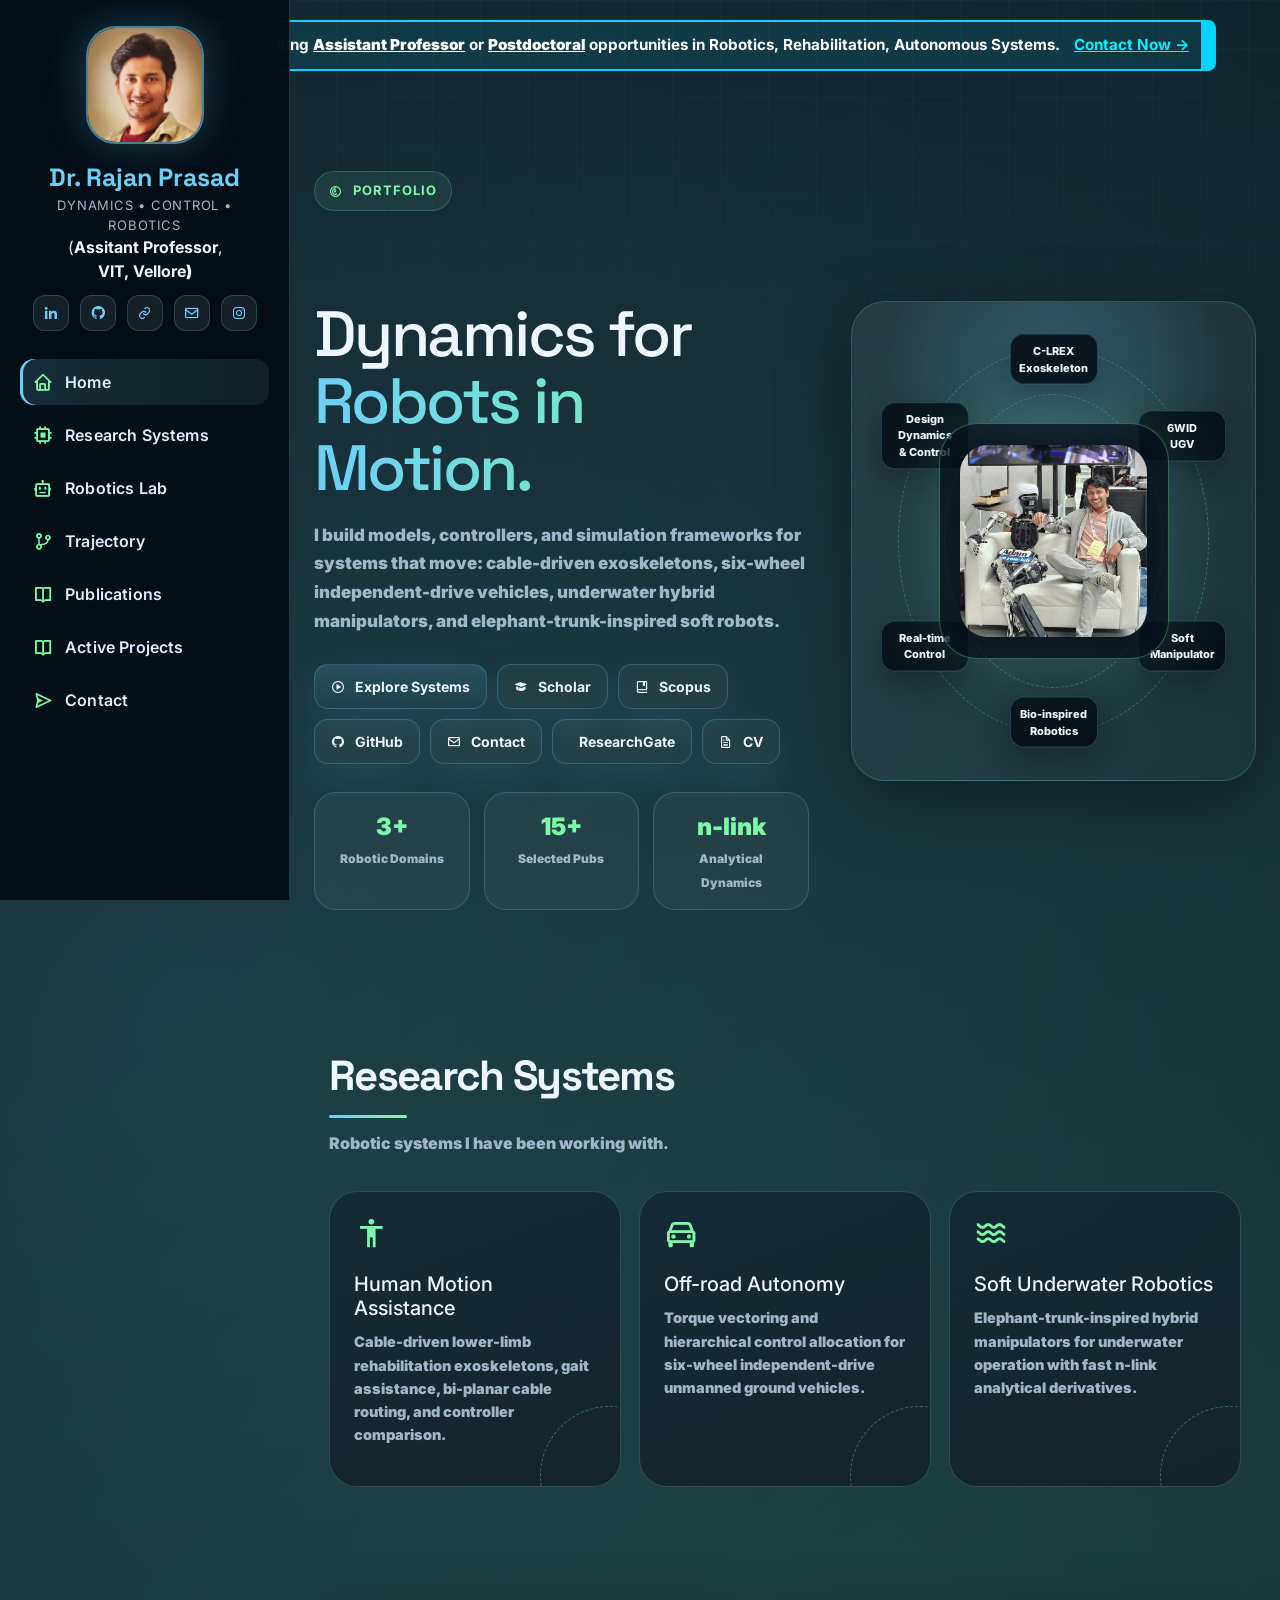
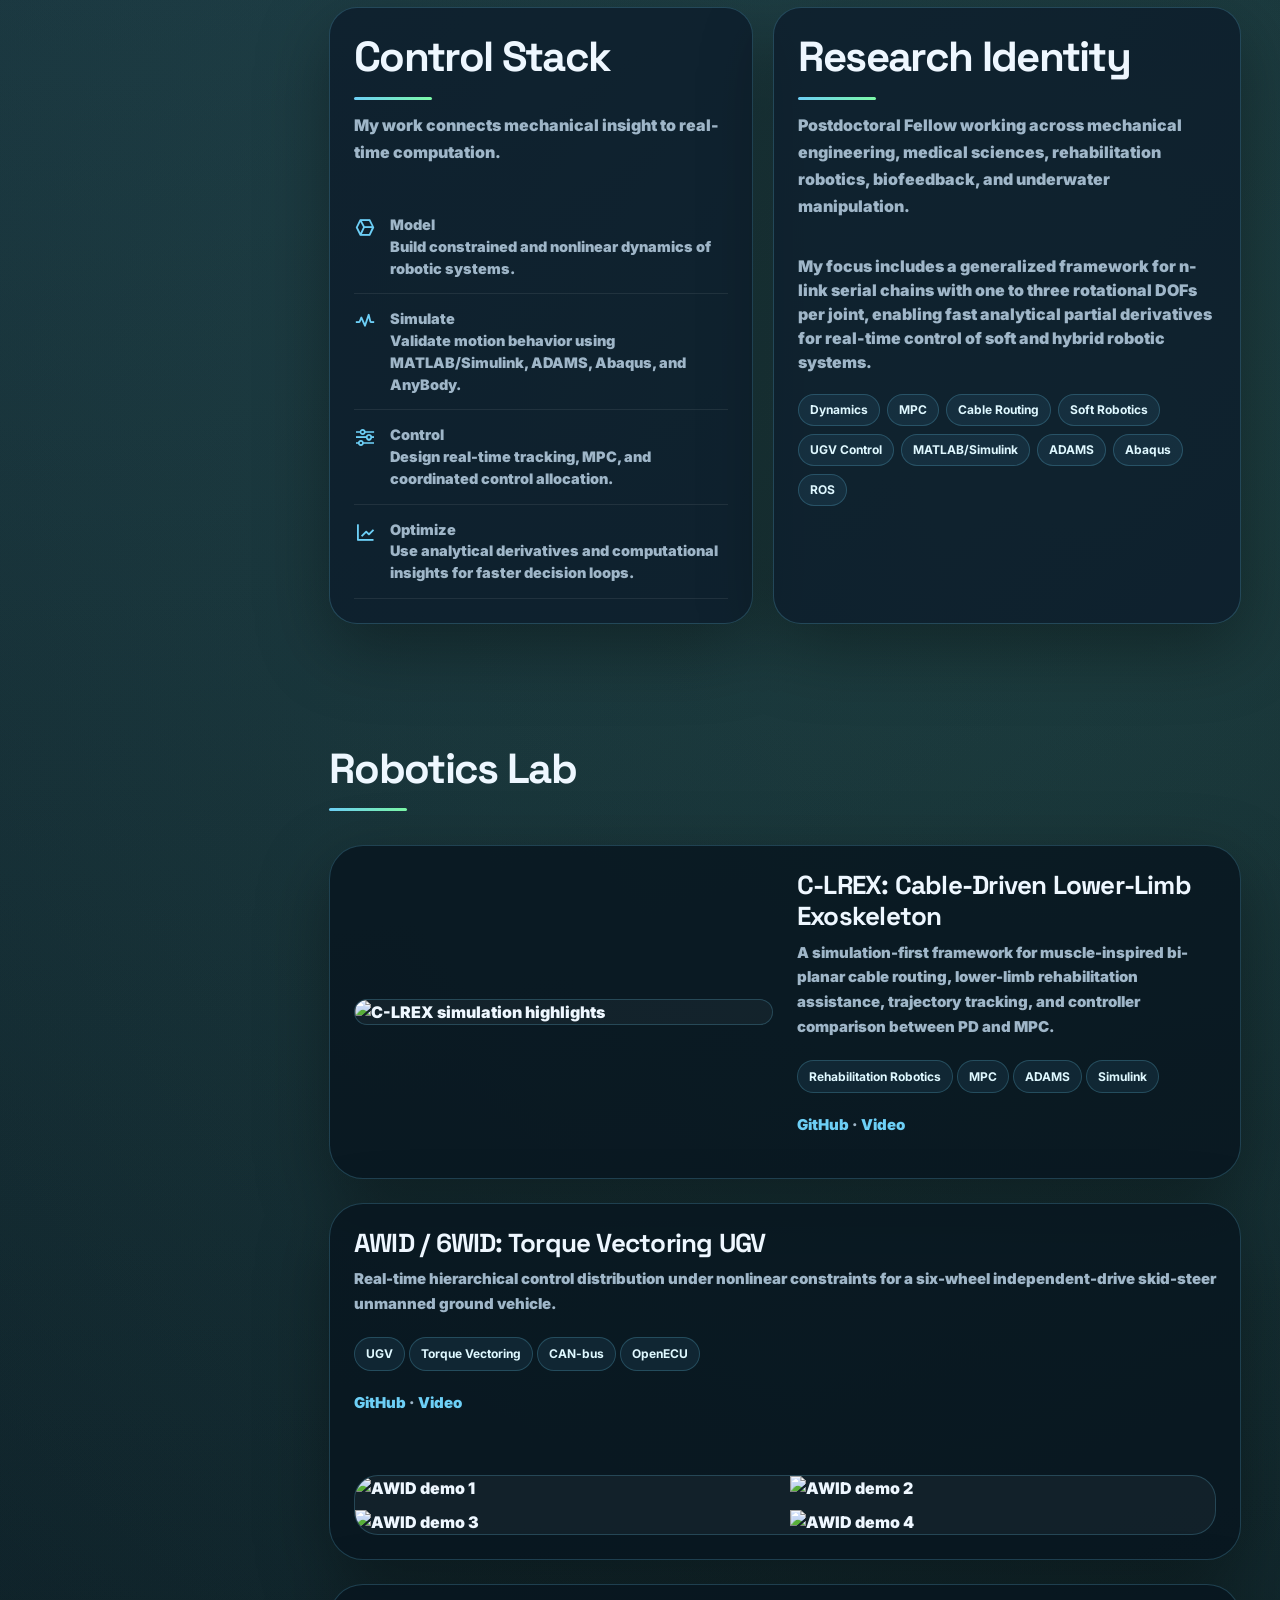
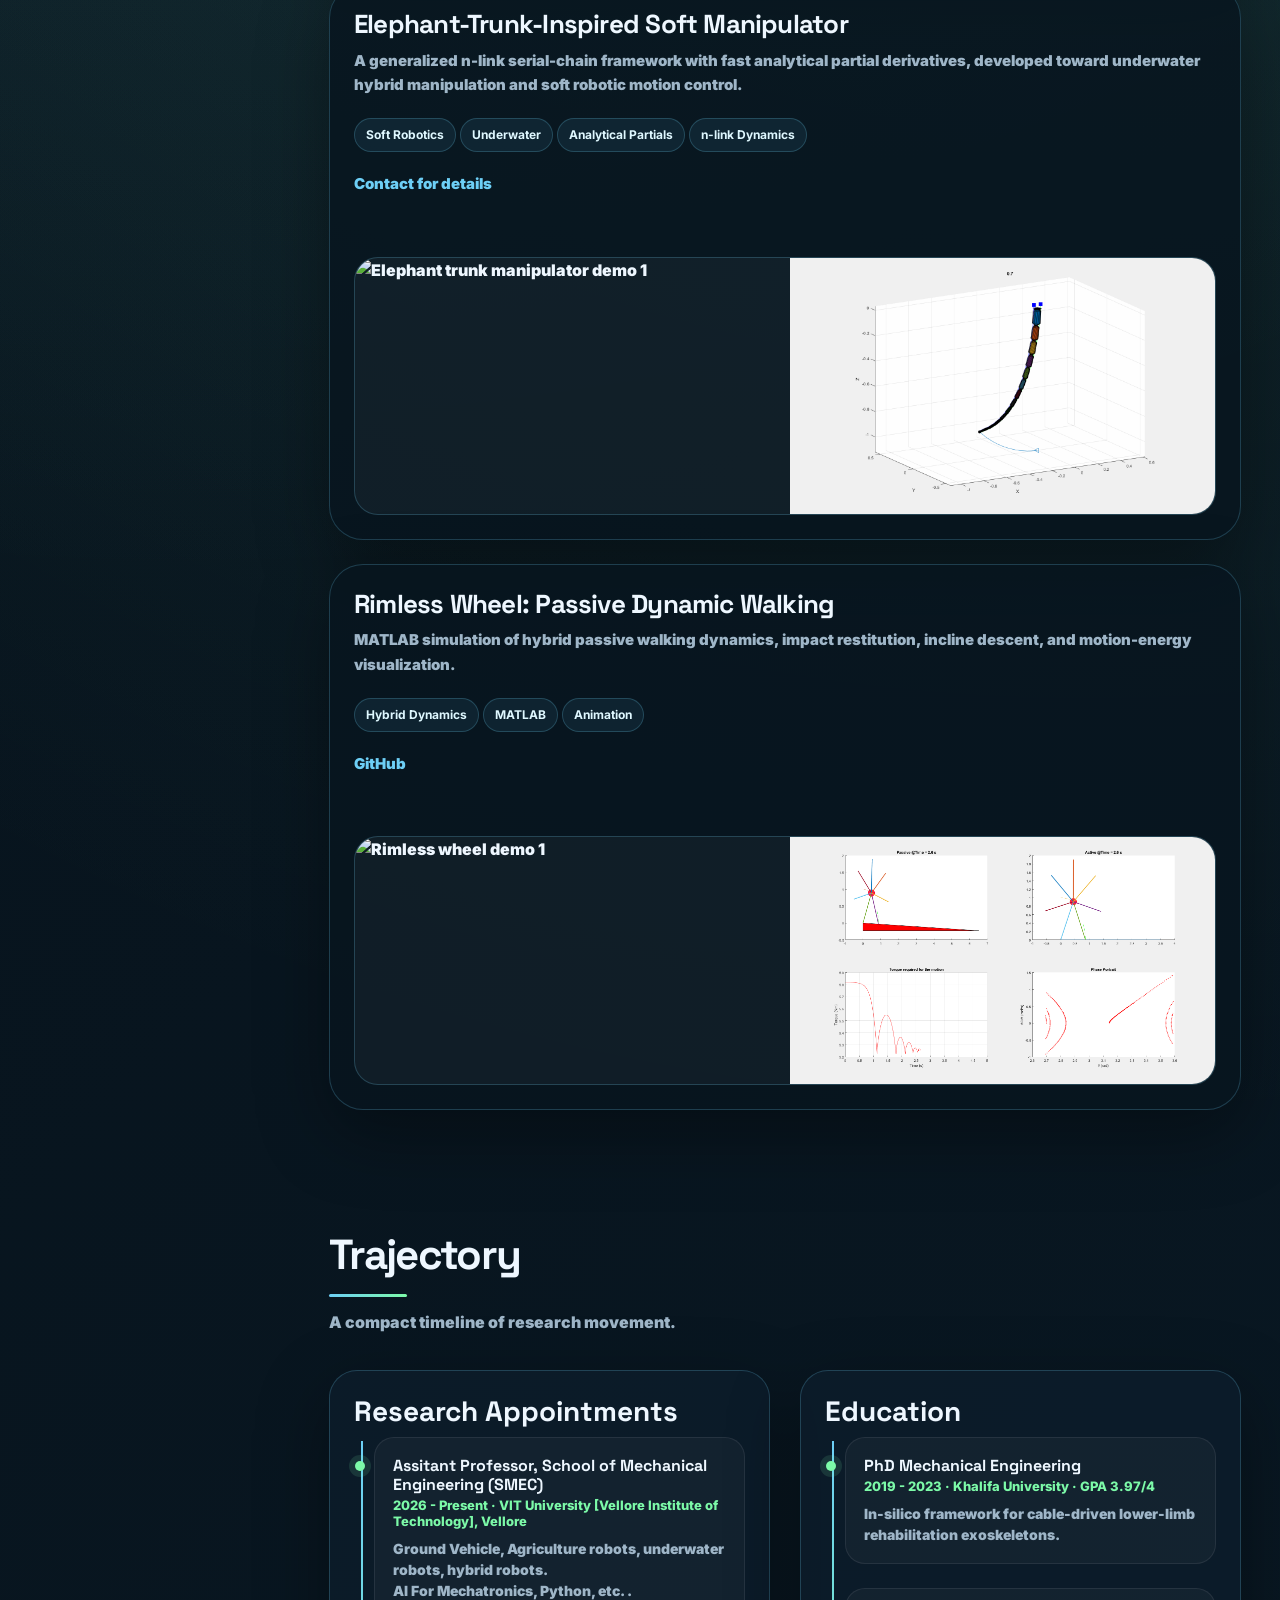
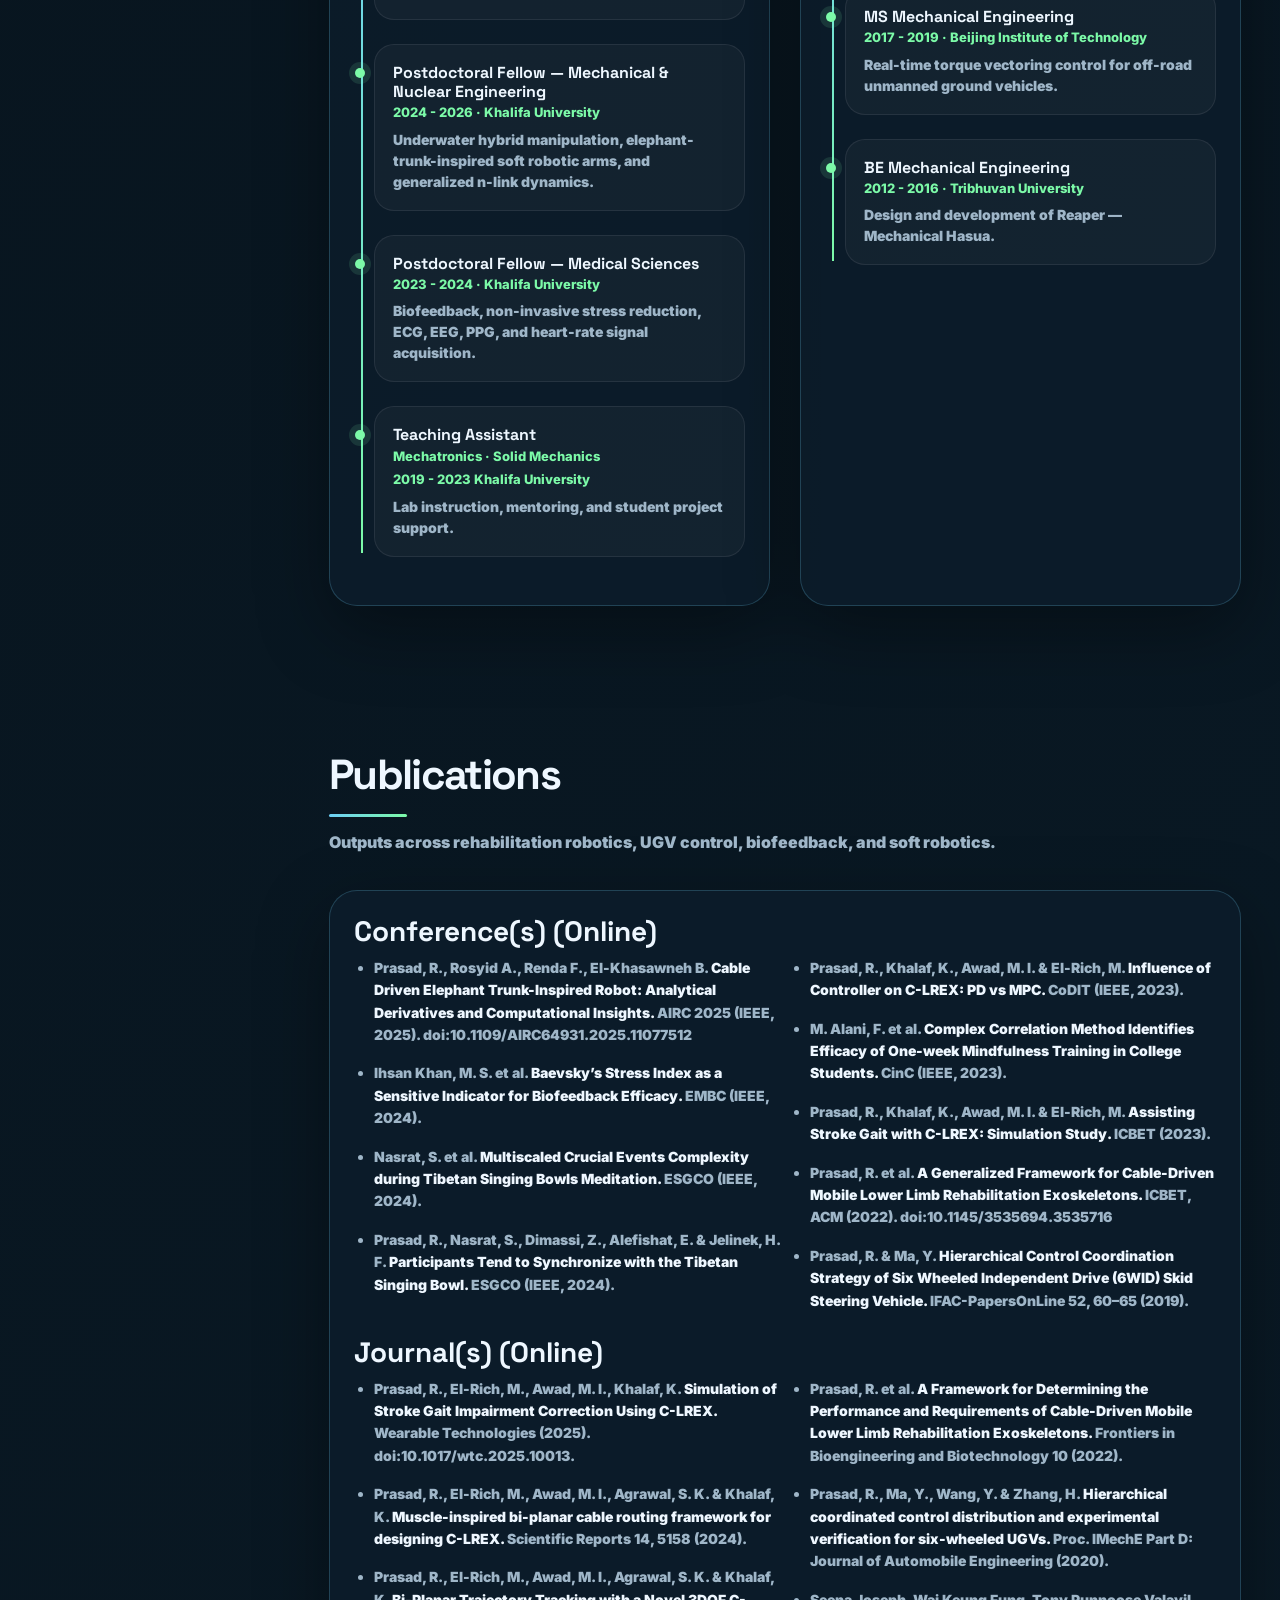
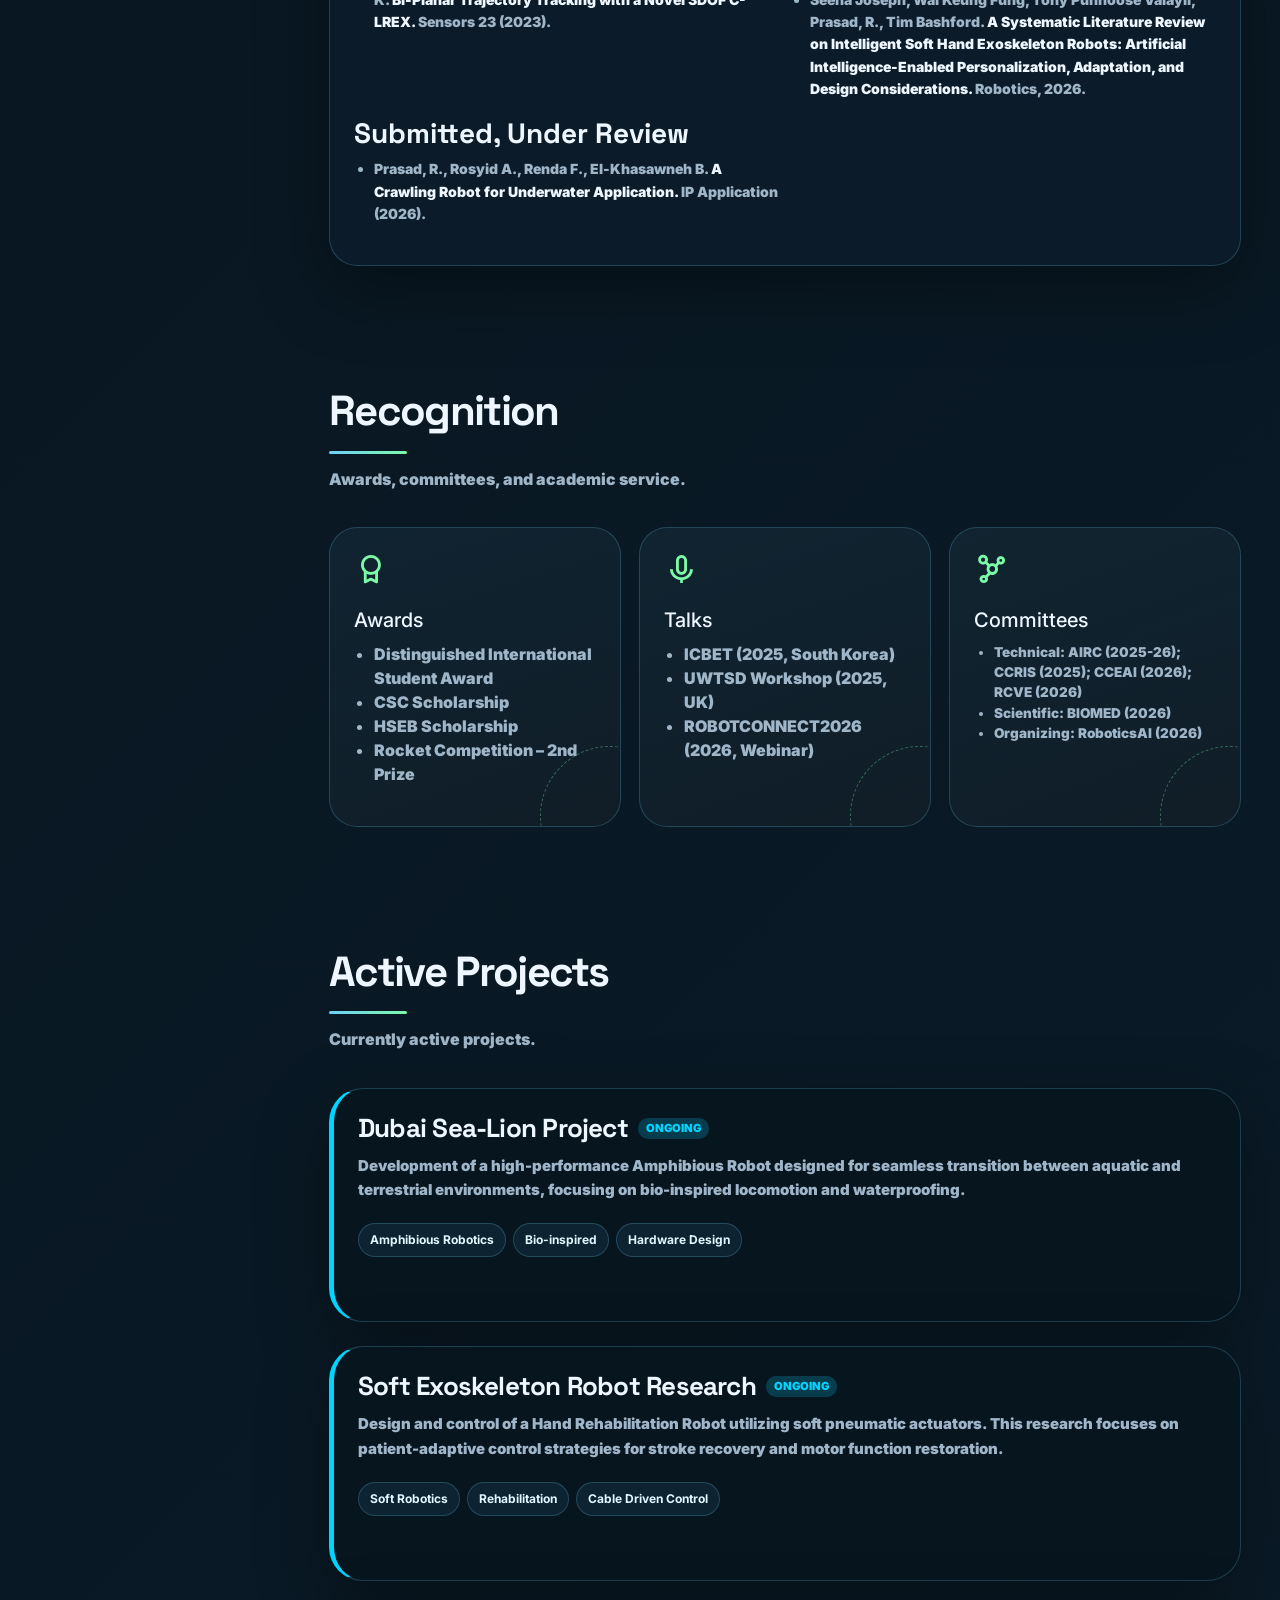
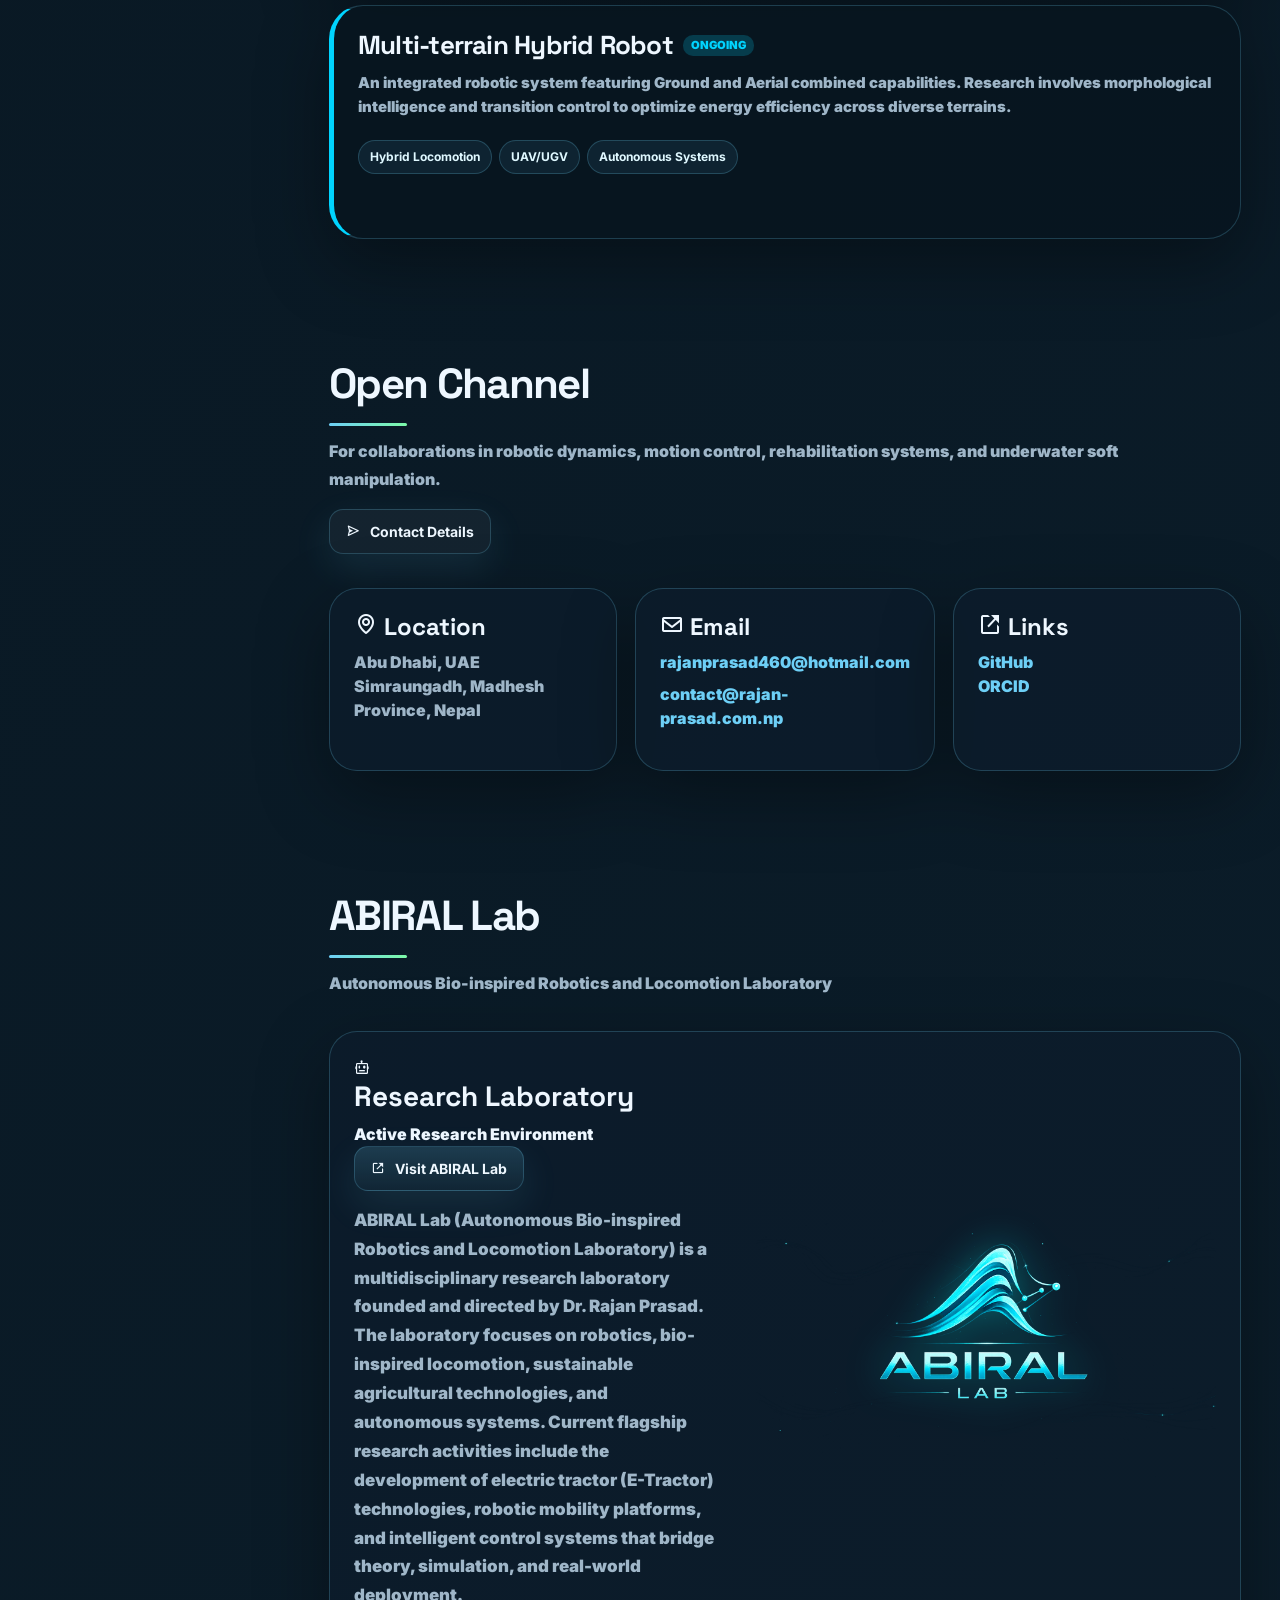
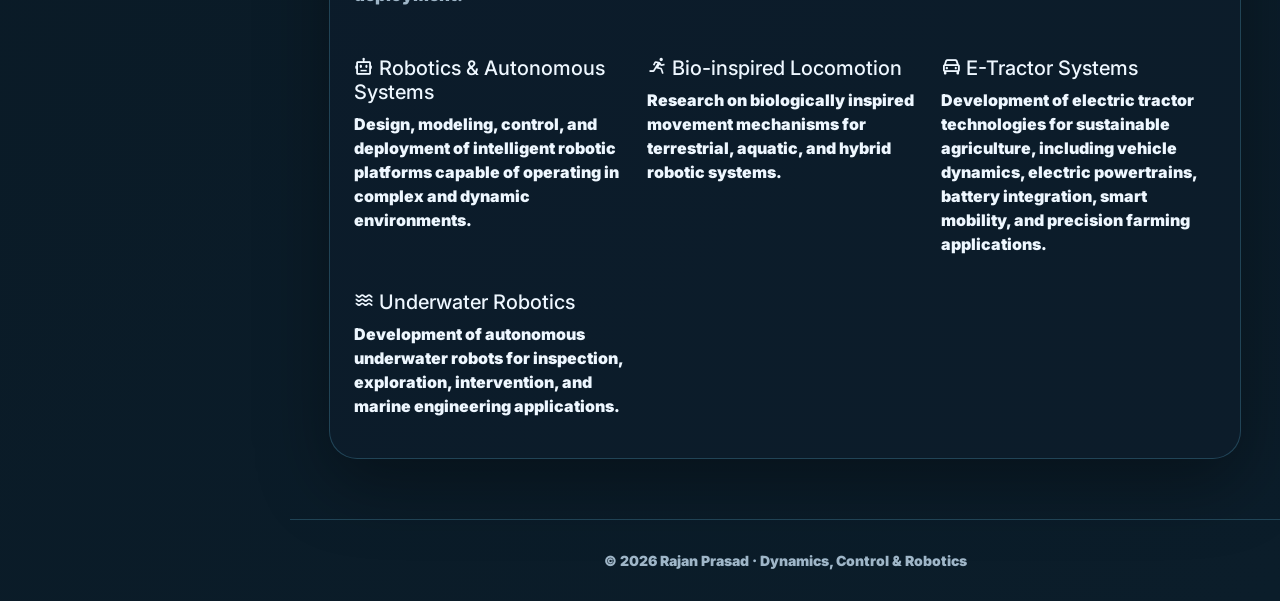
==== commit 304fc503: "Affiliation Updated." ====
--- a/index.html
+++ b/index.html
@@ -48,7 +48,7 @@
         <h1><a href="#hero">Dr. Rajan Prasad</a></h1>
         <div class="role">Dynamics • Control • Robotics</div>
         <div class="current-location">
-          (<b>Ex-Postdoctoral Researcher</b>, Khalifa University)
+          (<b>Assitant Professor</b>, <br> <b>VIT, Vellore<b>)
         </div>
         <div class="social-links text-center">
           <a href="https://www.linkedin.com/in/rajanprasad460/" target="_blank" rel="noopener"><i class="bx bxl-linkedin"></i></a>
@@ -288,6 +288,15 @@
               <div class="glass-card">
                 <h3>Research Appointments</h3>
                 <div class="timeline">
+				  <div class="time-item">
+                    <h4>Assitant Professor, School of Mechanical Engineering (SMEC)</h4>
+                    <h5>2026 - Present · VIT University [Vellore Institute of Technology], Vellore</h5>
+                    <p>Ground Vehicle, Agriculture robots, underwater robots, hybrid robots.</p>
+					<p>AI For Mechatronics, Python, etc. .</p>
+                  </div>
+				
+				
+				
                   <div class="time-item">
                     <h4>Postdoctoral Fellow — Mechanical &amp; Nuclear Engineering</h4>
                     <h5>2024 - 2026 · Khalifa University</h5>
@@ -301,6 +310,7 @@
                   <div class="time-item">
                     <h4>Teaching Assistant</h4>
                     <h5>Mechatronics · Solid Mechanics</h5>
+					<h5>2019 - 2023 Khalifa University</h5>
                     <p>Lab instruction, mentoring, and student project support.</p>
                   </div>
                 </div>
